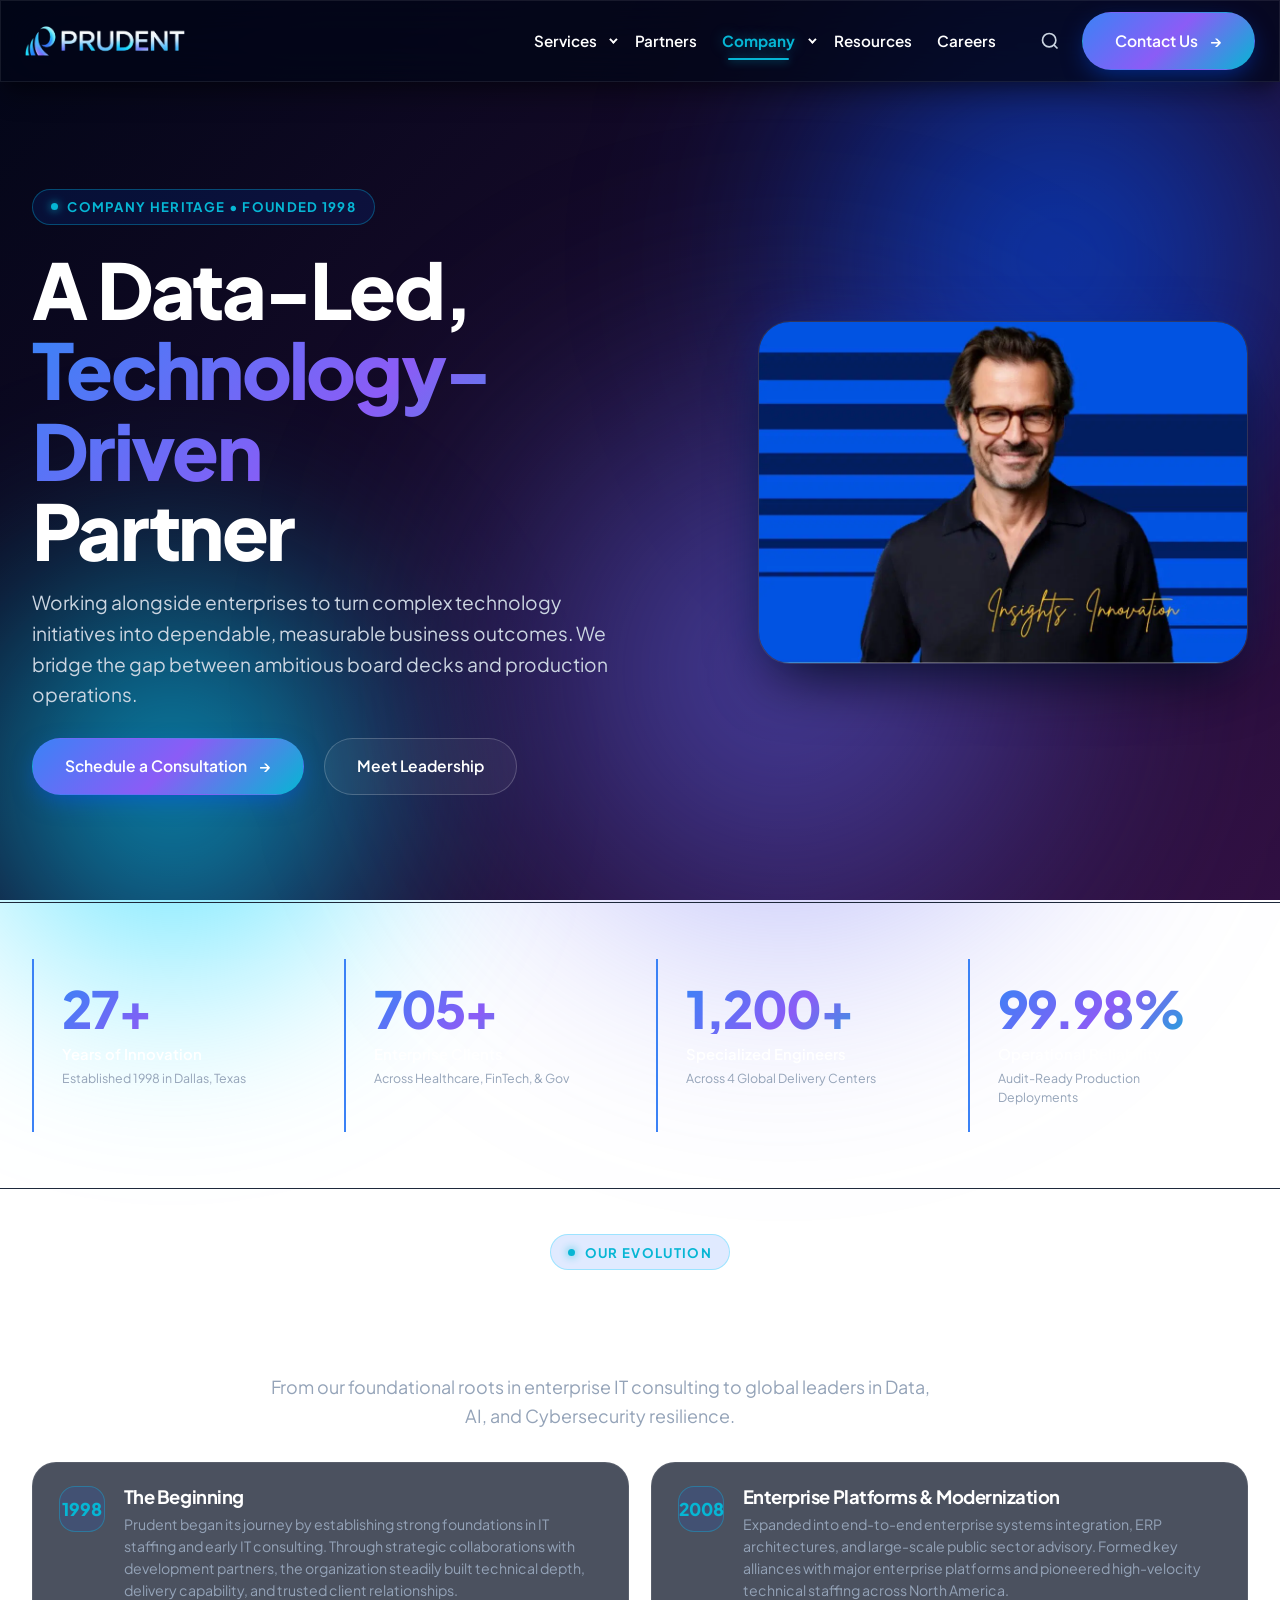
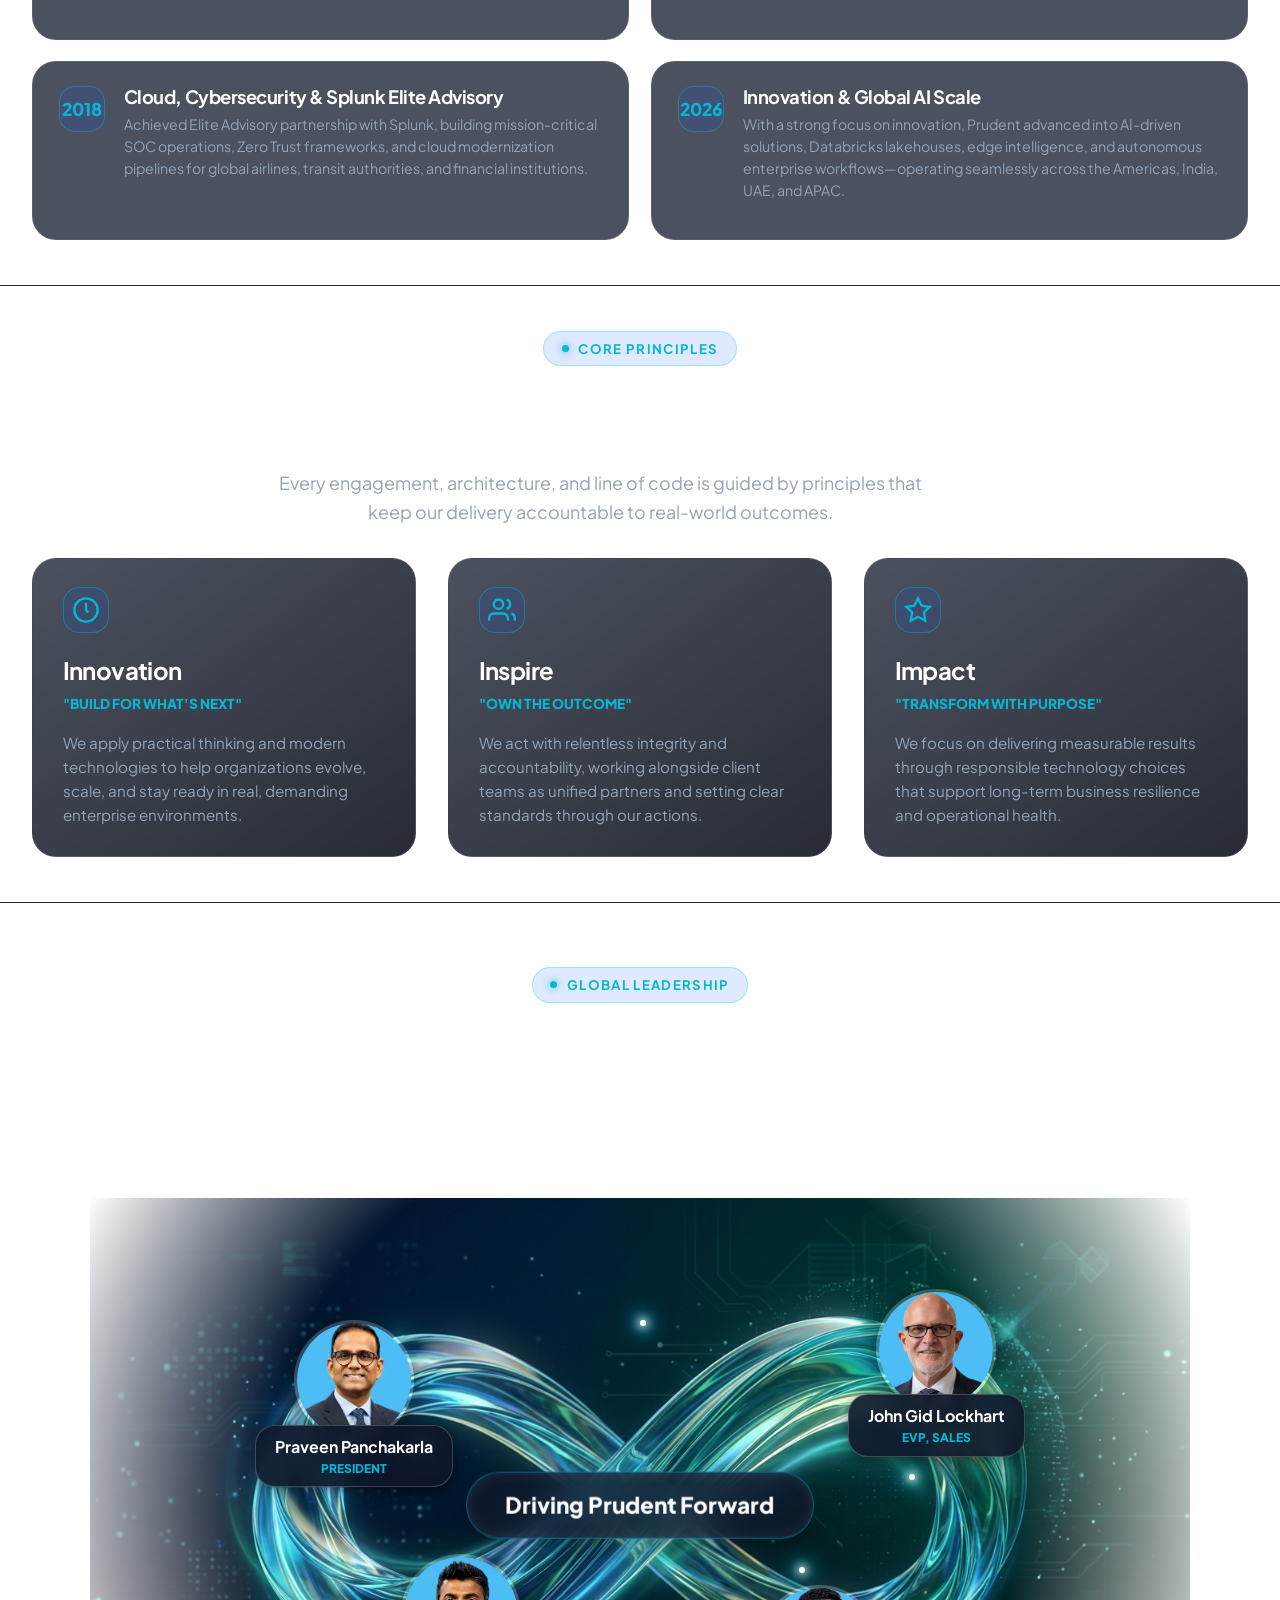
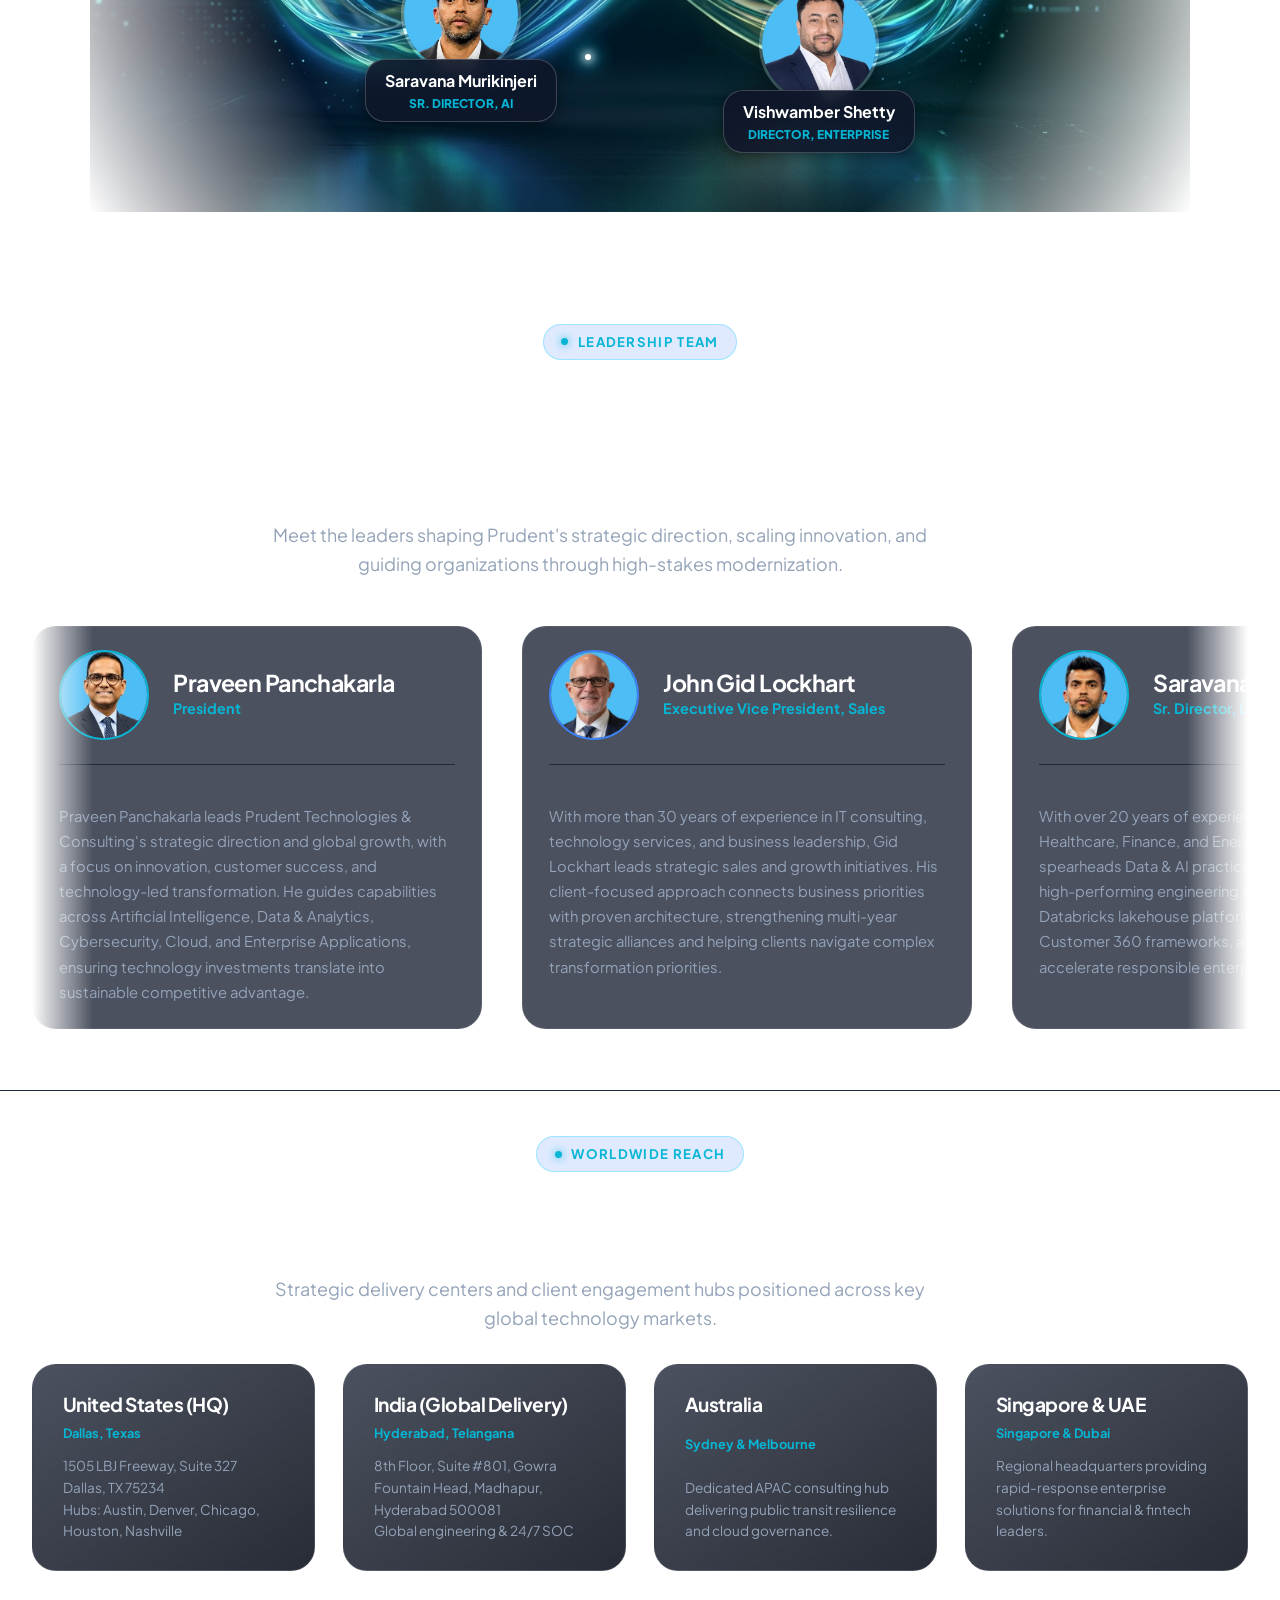
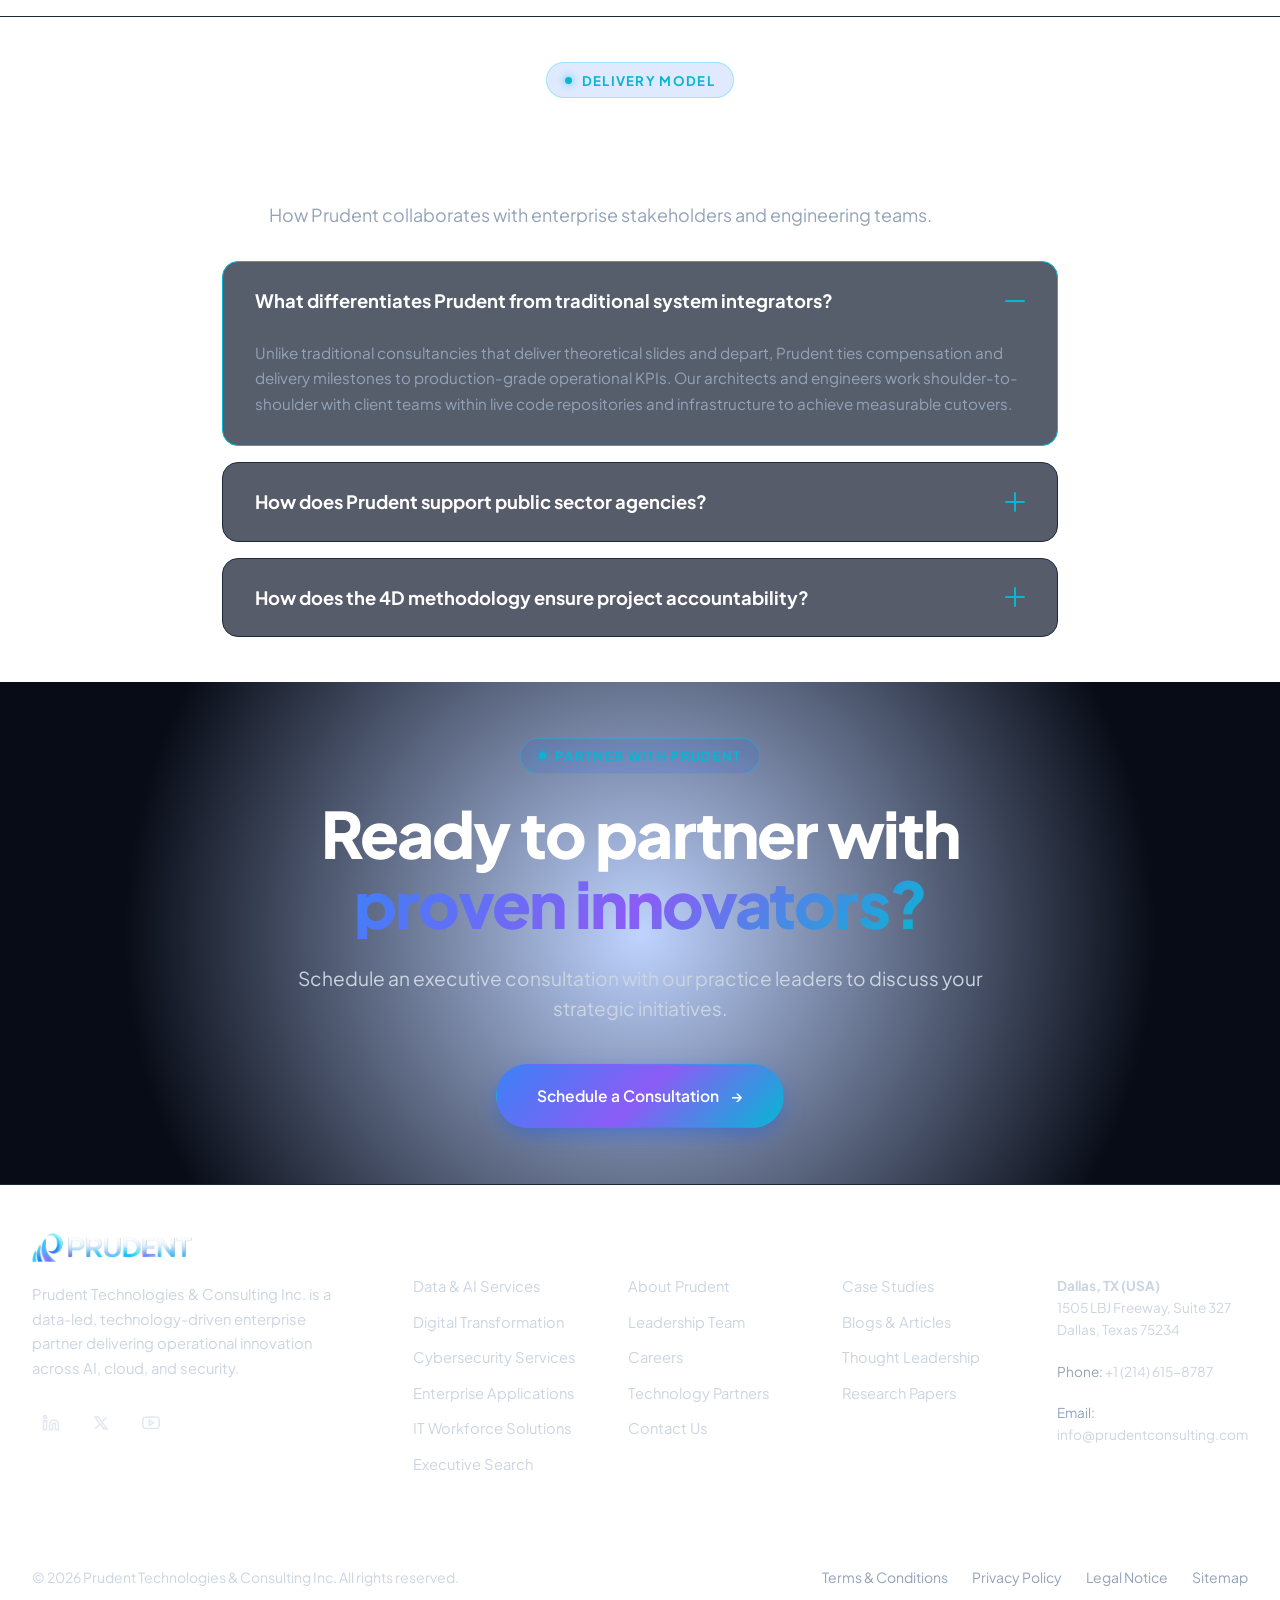
==== about.html @ d2e38973 "added filse" ====
<!DOCTYPE html>
<html lang="en">
<head>
  <meta charset="UTF-8">
  <meta name="viewport" content="width=device-width, initial-scale=1.0">
  <title>About Prudent | Digital Innovation Partner</title>
  <meta name="description" content="Discover Prudent's 27-year heritage, executive leadership, core values, global delivery hubs, and enterprise outcomes.">
  
  <link rel="icon" type="image/x-icon" href="assets/images/favicon.ico">
  <link rel="stylesheet" href="css/style.css">
  <link rel="stylesheet" href="css/animations.css">
  <link rel="stylesheet" href="css/responsive.css">
</head>
<body>

  <!-- Mobile Toggle -->
  <input type="checkbox" id="mobile-nav-toggle" class="mobile-nav-toggle" aria-label="Toggle navigation">

  <!-- HEADER -->
  <header class="header-wrapper">
    <div class="container header-container">
      <a href="index.html" class="brand-logo" aria-label="Prudent Home">
        <img src="assets/images/prudent-logo-white.svg" alt="Prudent Technologies &amp; Consulting" width="160" height="38">
      </a>

      <div class="nav-menu-wrapper">
                <nav class="nav-menu" aria-label="Primary Navigation">
          <div class="nav-item nav-item-has-dropdown">
            <input type="checkbox" id="mobile-services-toggle" class="dropdown-toggle-input">
            <div class="nav-link-row">
              <a href="services.html" class="nav-link">Services</a>
              <label for="mobile-services-toggle" class="dropdown-caret-btn" aria-label="Toggle Services menu">
                <span class="caret"></span>
              </label>
            </div>
            <div class="mega-menu mega-menu-services">
              <div>
                <div class="mega-col-title">Core Disciplines</div>
                <div class="mega-list">
                  <a href="data-ai.html" class="mega-item-link">
                    <div class="mega-item-name">Data &amp; AI Services</div>
                    <div class="mega-item-desc">Decision intelligence, Databricks, and scalable GenAI.</div>
                  </a>
                  <a href="digital-transformation.html" class="mega-item-link">
                    <div class="mega-item-name">Digital Transformation</div>
                    <div class="mega-item-desc">Cloud-native engineering and modern experience platforms.</div>
                  </a>
                  <a href="cybersecurity.html" class="mega-item-link">
                    <div class="mega-item-name">Cybersecurity &amp; Resilience</div>
                    <div class="mega-item-desc">Zero Trust, MDR, and Elite Splunk Advisory.</div>
                  </a>
                </div>
              </div>

              <div>
                <div class="mega-col-title">Enterprise &amp; Talent</div>
                <div class="mega-list">
                  <a href="enterprise-applications.html" class="mega-item-link">
                    <div class="mega-item-name">Enterprise Applications</div>
                    <div class="mega-item-desc">ServiceNow, Salesforce, and UiPath RPA automation.</div>
                  </a>
                  <a href="workforce-solutions.html" class="mega-item-link">
                    <div class="mega-item-name">IT Workforce Solutions</div>
                    <div class="mega-item-desc">High-caliber specialized engineering teams.</div>
                  </a>
                  <a href="executive-search.html" class="mega-item-link">
                    <div class="mega-item-name">Executive Search</div>
                    <div class="mega-item-desc">C-suite and senior digital technology leadership.</div>
                  </a>
                </div>
              </div>

              <div>
                <div class="mega-col-title">Industry Solutions</div>
                <div class="mega-list">
                  <a href="case-studies.html" class="mega-item-link">
                    <div class="mega-item-name">Featured Case Studies</div>
                    <div class="mega-item-desc">Real-world results delivered across global enterprises.</div>
                  </a>
                </div>
              </div>
            </div>
          </div>

          <div class="nav-item">
            <a href="partners.html" class="nav-link">Partners</a>
          </div>

          <div class="nav-item nav-item-has-dropdown">
            <input type="checkbox" id="mobile-company-toggle" class="dropdown-toggle-input" checked>
            <div class="nav-link-row active">
              <a href="about.html" class="nav-link active">Company</a>
              <label for="mobile-company-toggle" class="dropdown-caret-btn" aria-label="Toggle Company menu">
                <span class="caret"></span>
              </label>
            </div>
            <div class="mega-menu mega-menu-company">
              <div>
                <div class="mega-col-title">About Prudent</div>
                <div class="mega-list">
                  <a href="#who-we-are" class="mega-item-link" onclick="document.getElementById('mobile-nav-toggle').checked=false;">
                    <div class="mega-item-name">Who We Are</div>
                    <div class="mega-item-desc">27+ years delivering digital innovation measured by outcomes.</div>
                  </a>
                  <a href="#leadership" class="mega-item-link" onclick="document.getElementById('mobile-nav-toggle').checked=false;">
                    <div class="mega-item-name">Executive Leadership</div>
                    <div class="mega-item-desc">Meet the visionaries driving Prudent's global strategy.</div>
                  </a>
                </div>
              </div>
              <div>
                <div class="mega-col-title">Culture &amp; Reach</div>
                <div class="mega-list">
                  <a href="#values" class="mega-item-link" onclick="document.getElementById('mobile-nav-toggle').checked=false;">
                    <div class="mega-item-name">Our Values</div>
                    <div class="mega-item-desc">Innovation, Inspire, and Impact across every engagement.</div>
                  </a>
                  <a href="#locations" class="mega-item-link" onclick="document.getElementById('mobile-nav-toggle').checked=false;">
                    <div class="mega-item-name">Global Presence</div>
                    <div class="mega-item-desc">Offices in USA, India, Australia, and Singapore.</div>
                  </a>
                </div>
              </div>
            </div>
          </div>

          <div class="nav-item">
            <a href="resources.html" class="nav-link">Resources</a>
          </div>

          <div class="nav-item">
            <a href="careers.html" class="nav-link">Careers</a>
          </div>
        </nav>

        <div class="nav-actions">
          <a href="#search-modal" class="search-trigger-btn" aria-label="Open Search">
            <svg width="20" height="20" viewBox="0 0 24 24" fill="none" stroke="currentColor" stroke-width="2"><circle cx="11" cy="11" r="8"></circle><line x1="21" y1="21" x2="16.65" y2="16.65"></line></svg>
          </a>
          <a href="contact.html" class="btn btn-primary">
            <span>Contact Us</span>
            <span class="arrow">&rarr;</span>
          </a>
        </div>
      </div>


      <!-- Mobile Controls -->
      <div class="mobile-controls">
        <a href="#search-modal" class="search-trigger-btn mobile-search-btn" aria-label="Open Search">
          <svg width="20" height="20" viewBox="0 0 24 24" fill="none" stroke="currentColor" stroke-width="2" stroke-linecap="round" stroke-linejoin="round"><circle cx="11" cy="11" r="8"></circle><line x1="21" y1="21" x2="16.65" y2="16.65"></line></svg>
        </a>
        <label for="mobile-nav-toggle" class="hamburger-label" aria-label="Open Mobile Menu">
          <span class="hamburger-bar"></span>
          <span class="hamburger-bar"></span>
          <span class="hamburger-bar"></span>
        </label>
      </div>
    </div>
  </header>

  <!-- SEARCH MODAL -->
  <div id="search-modal" class="search-modal">
    <a href="#" class="search-modal-backdrop-close" aria-label="Close search"></a>
    <div class="search-modal-content">
      <a href="#" class="search-modal-close" aria-label="Close Search" title="Close Search">
        <svg viewBox="0 0 24 24" aria-hidden="true" focusable="false">
          <path d="M6 6L18 18M18 6L6 18"></path>
        </svg>
      </a>
      <div class="search-box-wrapper">
        <span class="search-icon-inside">
          <svg width="22" height="22" viewBox="0 0 24 24" fill="none" stroke="currentColor" stroke-width="2" stroke-linecap="round" stroke-linejoin="round">
            <circle cx="11" cy="11" r="8"></circle>
            <line x1="21" y1="21" x2="16.65" y2="16.65"></line>
          </svg>
        </span>
        <input type="text" class="search-input" placeholder="Search company history, leadership, locations, values..." autofocus>
      </div>
      <div class="search-tags-heading">Suggested Pages</div>
      <div class="search-pills">
        <a href="about.html#leadership" class="search-pill">Executive Leadership</a>
        <a href="about.html#values" class="search-pill">Core Values</a>
        <a href="about.html#locations" class="search-pill">Global Presence</a>
        <a href="careers.html" class="search-pill">Join Our Team</a>
      </div>
    </div>
  </div>

  <main>
    <!-- HERO SECTION -->
    <section id="who-we-are" class="hero-section hero-min-65">
      <div class="hero-glow-1"></div>
      <div class="container hero-grid">
        <div class="hero-text-content">
          <div class="eyebrow-tag animate-fade-up delay-1">Company Heritage &bull; Founded 1998</div>
          <h1 class="display-title animate-fade-up delay-2 anim-fade-up">
            A Data-Led, <br>
            <span class="text-gradient">Technology-Driven</span> Partner
          </h1>
          <p class="hero-lead-text animate-fade-up delay-3">
            Working alongside enterprises to turn complex technology initiatives into dependable, measurable business outcomes. We bridge the gap between ambitious board decks and production operations.
          </p>
          <div class="btn-group animate-fade-up delay-4">
            <a href="contact.html" class="btn btn-primary">
              <span>Schedule a Consultation</span>
              <span class="arrow">&rarr;</span>
            </a>
            <a href="#leadership" class="btn btn-secondary">
              <span>Meet Leadership</span>
            </a>
          </div>
        </div>

        <div class="hero-visual-frame animate-scale delay-5">
          <img src="assets/images/heroes/hero-company.png" alt="Prudent Enterprise Leadership" class="hero-visual-img">
        </div>
      </div>
    </section>

    <!-- STATS STRIP -->
    <section class="stats-section">
      <div class="container stats-grid">
        <div class="stat-card">
          <div class="stat-number">27+</div>
          <div class="stat-label">Years of Innovation</div>
          <div class="stat-sub">Established 1998 in Dallas, Texas</div>
        </div>
        <div class="stat-card">
          <div class="stat-number">705+</div>
          <div class="stat-label">Enterprise Clients</div>
          <div class="stat-sub">Across Healthcare, FinTech, &amp; Gov</div>
        </div>
        <div class="stat-card">
          <div class="stat-number">1,200+</div>
          <div class="stat-label">Specialized Engineers</div>
          <div class="stat-sub">Across 4 Global Delivery Centers</div>
        </div>
        <div class="stat-card">
          <div class="stat-number">99.98%</div>
          <div class="stat-label">Operational Reliability</div>
          <div class="stat-sub">Audit-Ready Production Deployments</div>
        </div>
      </div>
    </section>

    <!-- COMPANY EVOLUTION TIMELINE -->
    <section class="section-padding section-dark-bg" >
      <div class="container">
        <div class="section-header-centered">
          <div class="eyebrow-tag anim-fade-up">Our Evolution</div>
          <h2 class="section-title anim-fade-up">27+ Years of Measured Growth</h2>
          <p class="section-subtitle anim-fade-up anim-delay-1">
            From our foundational roots in enterprise IT consulting to global leaders in Data, AI, and Cybersecurity resilience.
          </p>
        </div>

        <div class="pillars-grid">
          <div class="pillar-card anim-fade-up anim-delay-2">
            <div class="pillar-icon-box">
              <span class="brand-highlight-text">1998</span>
            </div>
            <div class="pillar-content">
              <h3>The Beginning</h3>
              <p>
                Prudent began its journey by establishing strong foundations in IT staffing and early IT consulting. Through strategic collaborations with development partners, the organization steadily built technical depth, delivery capability, and trusted client relationships.
              </p>
            </div>
          </div>

          <div class="pillar-card anim-fade-up anim-delay-2">
            <div class="pillar-icon-box">
              <span class="brand-highlight-text">2008</span>
            </div>
            <div class="pillar-content">
              <h3>Enterprise Platforms &amp; Modernization</h3>
              <p>
                Expanded into end-to-end enterprise systems integration, ERP architectures, and large-scale public sector advisory. Formed key alliances with major enterprise platforms and pioneered high-velocity technical staffing across North America.
              </p>
            </div>
          </div>

          <div class="pillar-card anim-fade-up anim-delay-2">
            <div class="pillar-icon-box">
              <span class="brand-highlight-text">2018</span>
            </div>
            <div class="pillar-content">
              <h3>Cloud, Cybersecurity &amp; Splunk Elite Advisory</h3>
              <p>
                Achieved Elite Advisory partnership with Splunk, building mission-critical SOC operations, Zero Trust frameworks, and cloud modernization pipelines for global airlines, transit authorities, and financial institutions.
              </p>
            </div>
          </div>

          <div class="pillar-card anim-fade-up anim-delay-2">
            <div class="pillar-icon-box">
              <span class="brand-highlight-text">2026</span>
            </div>
            <div class="pillar-content">
              <h3>Innovation &amp; Global AI Scale</h3>
              <p>
                With a strong focus on innovation, Prudent advanced into AI-driven solutions, Databricks lakehouses, edge intelligence, and autonomous enterprise workflows—operating seamlessly across the Americas, India, UAE, and APAC.
              </p>
            </div>
          </div>
        </div>
      </div>
    </section>

    <!-- CORE VALUES (Innovation, Inspire, Impact) -->
    <section id="values" class="section-padding section-border-both" >
      <div class="container">
        <div class="section-header-centered">
          <div class="eyebrow-tag anim-fade-up">Core Principles</div>
          <h2 class="section-title anim-fade-up">Values That Drive Us</h2>
          <p class="section-subtitle anim-fade-up anim-delay-1">
            Every engagement, architecture, and line of code is guided by principles that keep our delivery accountable to real-world outcomes.
          </p>
        </div>

        <div class="values-grid">
          <div class="service-card anim-fade-up anim-delay-2 card-min-280" >
            <div class="pillar-icon-box anim-float icon-box-mb-15" >
              <svg width="28" height="28" viewBox="0 0 24 24" fill="none" stroke="currentColor" stroke-width="2"><circle cx="12" cy="12" r="10"></circle><polyline points="12 6 12 12 14 14"></polyline></svg>
            </div>
            <h3 class="value-card-title">Innovation</h3>
            <div class="value-card-eyebrow">"Build for What's Next"</div>
            <p class="value-card-desc">
              We apply practical thinking and modern technologies to help organizations evolve, scale, and stay ready in real, demanding enterprise environments.
            </p>
          </div>

          <div class="service-card anim-fade-up anim-delay-2 card-min-280" >
            <div class="pillar-icon-box anim-float icon-box-mb-15" >
              <svg width="28" height="28" viewBox="0 0 24 24" fill="none" stroke="currentColor" stroke-width="2"><path d="M17 21v-2a4 4 0 0 0-4-4H5a4 4 0 0 0-4 4v2"></path><circle cx="9" cy="7" r="4"></circle><path d="M23 21v-2a4 4 0 0 0-3-3.87"></path><path d="M16 3.13a4 4 0 0 1 0 7.75"></path></svg>
            </div>
            <h3 class="value-card-title">Inspire</h3>
            <div class="value-card-eyebrow">"Own the Outcome"</div>
            <p class="value-card-desc">
              We act with relentless integrity and accountability, working alongside client teams as unified partners and setting clear standards through our actions.
            </p>
          </div>

          <div class="service-card anim-fade-up anim-delay-2 card-min-280" >
            <div class="pillar-icon-box anim-float icon-box-mb-15" >
              <svg width="28" height="28" viewBox="0 0 24 24" fill="none" stroke="currentColor" stroke-width="2"><polygon points="12 2 15.09 8.26 22 9.27 17 14.14 18.18 21.02 12 17.77 5.82 21.02 7 14.14 2 9.27 8.91 8.26 12 2"></polygon></svg>
            </div>
            <h3 class="value-card-title">Impact</h3>
            <div class="value-card-eyebrow">"Transform with Purpose"</div>
            <p class="value-card-desc">
              We focus on delivering measurable results through responsible technology choices that support long-term business resilience and operational health.
            </p>
          </div>
        </div>
      </div>
    </section>

    
    

    <section class="infinity-leadership-section">
      <div class="section-header-centered">
        <div class="eyebrow-tag anim-fade-up">Global Leadership</div>
        <h2 class="section-title anim-fade-up">Unified by Vision. Powered by Expertise.</h2>
      </div>

      <div class="sn-graphic-container anim-fade-up anim-delay-2">
        <img src="assets/images/infinity-loop.jpg" alt="Autonomous Workflows" class="sn-bg-image">
        
        <!-- Praveen (Top Left) -->
        <div class="sn-user leader-1">
          <img src="assets/images/team/praveen-panchakarla.png" alt="Praveen Panchakarla">
          <div class="sn-user-tag">
            Praveen Panchakarla
            <span>President</span>
          </div>
        </div>

        <!-- Gid Lockhart (Top Right) -->
        <div class="sn-user leader-2">
          <img src="assets/images/team/gid-lockhart.png" alt="John Gid Lockhart">
          <div class="sn-user-tag">
            John Gid Lockhart
            <span>EVP, Sales</span>
          </div>
        </div>

        <!-- Saravana (Bottom Left) -->
        <div class="sn-user leader-3">
          <img src="assets/images/team/saravana-murikinjeri.png" alt="Saravana Murikinjeri">
          <div class="sn-user-tag">
            Saravana Murikinjeri
            <span>Sr. Director, AI</span>
          </div>
        </div>

        <!-- Vishwamber (Bottom Right) -->
        <div class="sn-user leader-4">
          <img src="assets/images/team/vishwamber-shetty.png" alt="Vishwamber Shetty">
          <div class="sn-user-tag">
            Vishwamber Shetty
            <span>Director, Enterprise</span>
          </div>
        </div>

        <!-- Center Glass Pill -->
        <div class="sn-center-pill">
          Driving Prudent Forward
        </div>

        <!-- Sparkles -->
        <span class="sn-sparkle s1"></span>
        <span class="sn-sparkle s2"></span>
        <span class="sn-sparkle s3"></span>
        <span class="sn-sparkle s4"></span>
        <span class="sn-sparkle s5"></span>
      </div>
    </section>

    <!-- EXECUTIVE LEADERSHIP TEAM -->
    <section id="leadership" class="section-padding section-dark-bg" >
      <div class="container">
        <div class="section-header-centered">
          <div class="eyebrow-tag anim-fade-up">Leadership Team</div>
          <h2 class="section-title anim-fade-up">The People Driving Prudent Forward</h2>
          <p class="section-subtitle anim-fade-up anim-delay-1">
            Meet the leaders shaping Prudent's strategic direction, scaling innovation, and guiding organizations through high-stakes modernization.
          </p>
        </div>

        

        <div class="leadership-marquee-container">
          <div class="leadership-marquee">
            
            <!-- GROUP 1 (Original 4) -->
            <!-- Leader 1 -->
            <article class="pillar-card leadership-card">
              <div class="leadership-card-header">
                <img src="assets/images/team/praveen-panchakarla.png" alt="Praveen Panchakarla" class="leadership-avatar-cyan">
                <div>
                  <h3 class="leadership-name">Praveen Panchakarla</h3>
                  <div class="leadership-role">President</div>
                </div>
              </div>
              <p class="leadership-bio">
                Praveen Panchakarla leads Prudent Technologies &amp; Consulting's strategic direction and global growth, with a focus on innovation, customer success, and technology-led transformation. He guides capabilities across Artificial Intelligence, Data &amp; Analytics, Cybersecurity, Cloud, and Enterprise Applications, ensuring technology investments translate into sustainable competitive advantage.
              </p>
            </article>

            <!-- Leader 2 -->
            <article class="pillar-card leadership-card">
              <div class="leadership-card-header">
                <img src="assets/images/team/gid-lockhart.png" alt="John Gid Lockhart" class="leadership-avatar-blue">
                <div>
                  <h3 class="leadership-name">John Gid Lockhart</h3>
                  <div class="leadership-role">Executive Vice President, Sales</div>
                </div>
              </div>
              <p class="leadership-bio">
                With more than 30 years of experience in IT consulting, technology services, and business leadership, Gid Lockhart leads strategic sales and growth initiatives. His client-focused approach connects business priorities with proven architecture, strengthening multi-year strategic alliances and helping clients navigate complex transformation priorities.
              </p>
            </article>

            <!-- Leader 3 -->
            <article class="pillar-card leadership-card">
              <div class="leadership-card-header">
                <img src="assets/images/team/saravana-murikinjeri.png" alt="Saravana Murikinjeri" class="leadership-avatar-cyan">
                <div>
                  <h3 class="leadership-name">Saravana Murikinjeri</h3>
                  <div class="leadership-role">Sr. Director, Data Analytics &amp; AI</div>
                </div>
              </div>
              <p class="leadership-bio">
                With over 20 years of experience across Retail, Healthcare, Finance, and Energy, Saravana Murikinjeri spearheads Data &amp; AI practice development. He leads high-performing engineering teams delivering Databricks lakehouse platforms, generative AI systems, Customer 360 frameworks, and automated MLOps that accelerate responsible enterprise AI adoption.
              </p>
            </article>

            <!-- Leader 4 -->
            <article class="pillar-card leadership-card">
              <div class="leadership-card-header">
                <img src="assets/images/team/vishwamber-shetty.png" alt="Vishwamber Shetty" class="leadership-avatar-blue">
                <div>
                  <h3 class="leadership-name">Vishwamber Shetty</h3>
                  <div class="leadership-role">Director, Enterprise Applications</div>
                </div>
              </div>
              <p class="leadership-bio">
                A TOGAF-certified Enterprise Architect with 18+ years of deep technical mastery, Vishwamber leads Prudent's enterprise workflow capabilities across ServiceNow, Salesforce, and UiPath RPA. He enables clients to simplify complex legacy application estates and build resilient, automated workflows that improve operational velocity.
              </p>
            </article>

            <!-- GROUP 2 (Duplicate for seamless loop) -->
            <!-- Leader 1 -->
            <article class="pillar-card leadership-card" aria-hidden="true">
              <div class="leadership-card-header">
                <img src="assets/images/team/praveen-panchakarla.png" alt="Praveen Panchakarla" class="leadership-avatar-cyan">
                <div>
                  <h3 class="leadership-name">Praveen Panchakarla</h3>
                  <div class="leadership-role">President</div>
                </div>
              </div>
              <p class="leadership-bio">
                Praveen Panchakarla leads Prudent Technologies &amp; Consulting's strategic direction and global growth, with a focus on innovation, customer success, and technology-led transformation. He guides capabilities across Artificial Intelligence, Data &amp; Analytics, Cybersecurity, Cloud, and Enterprise Applications, ensuring technology investments translate into sustainable competitive advantage.
              </p>
            </article>

            <!-- Leader 2 -->
            <article class="pillar-card leadership-card" aria-hidden="true">
              <div class="leadership-card-header">
                <img src="assets/images/team/gid-lockhart.png" alt="John Gid Lockhart" class="leadership-avatar-blue">
                <div>
                  <h3 class="leadership-name">John Gid Lockhart</h3>
                  <div class="leadership-role">Executive Vice President, Sales</div>
                </div>
              </div>
              <p class="leadership-bio">
                With more than 30 years of experience in IT consulting, technology services, and business leadership, Gid Lockhart leads strategic sales and growth initiatives. His client-focused approach connects business priorities with proven architecture, strengthening multi-year strategic alliances and helping clients navigate complex transformation priorities.
              </p>
            </article>

            <!-- Leader 3 -->
            <article class="pillar-card leadership-card" aria-hidden="true">
              <div class="leadership-card-header">
                <img src="assets/images/team/saravana-murikinjeri.png" alt="Saravana Murikinjeri" class="leadership-avatar-cyan">
                <div>
                  <h3 class="leadership-name">Saravana Murikinjeri</h3>
                  <div class="leadership-role">Sr. Director, Data Analytics &amp; AI</div>
                </div>
              </div>
              <p class="leadership-bio">
                With over 20 years of experience across Retail, Healthcare, Finance, and Energy, Saravana Murikinjeri spearheads Data &amp; AI practice development. He leads high-performing engineering teams delivering Databricks lakehouse platforms, generative AI systems, Customer 360 frameworks, and automated MLOps that accelerate responsible enterprise AI adoption.
              </p>
            </article>

            <!-- Leader 4 -->
            <article class="pillar-card leadership-card" aria-hidden="true">
              <div class="leadership-card-header">
                <img src="assets/images/team/vishwamber-shetty.png" alt="Vishwamber Shetty" class="leadership-avatar-blue">
                <div>
                  <h3 class="leadership-name">Vishwamber Shetty</h3>
                  <div class="leadership-role">Director, Enterprise Applications</div>
                </div>
              </div>
              <p class="leadership-bio">
                A TOGAF-certified Enterprise Architect with 18+ years of deep technical mastery, Vishwamber leads Prudent's enterprise workflow capabilities across ServiceNow, Salesforce, and UiPath RPA. He enables clients to simplify complex legacy application estates and build resilient, automated workflows that improve operational velocity.
              </p>
            </article>

          </div>
      </div>
    </section>

    <!-- GLOBAL PRESENCE -->
    <section id="locations" class="section-padding section-border-top" >
      <div class="container">
        <div class="section-header-centered">
          <div class="eyebrow-tag anim-fade-up">Worldwide Reach</div>
          <h2 class="section-title anim-fade-up">Global Presence</h2>
          <p class="section-subtitle anim-fade-up anim-delay-1">
            Strategic delivery centers and client engagement hubs positioned across key global technology markets.
          </p>
        </div>

        <div class="locations-grid">
          <div class="service-card anim-fade-up anim-delay-2 card-min-auto" >
            <h4 class="location-card-title">United States (HQ)</h4>
            <div class="location-card-status">Dallas, Texas</div>
            <p class="location-card-address">
              1505 LBJ Freeway, Suite 327<br>Dallas, TX 75234<br>Hubs: Austin, Denver, Chicago, Houston, Nashville
            </p>
          </div>

          <div class="service-card anim-fade-up anim-delay-2 card-min-auto" >
            <h4 class="location-card-title">India (Global Delivery)</h4>
            <div class="location-card-status">Hyderabad, Telangana</div>
            <p class="location-card-address">
              8th Floor, Suite #801, Gowra Fountain Head, Madhapur, Hyderabad 500081<br>Global engineering &amp; 24/7 SOC
            </p>
          </div>

          <div class="service-card anim-fade-up anim-delay-2 card-min-auto" >
            <h4 class="location-card-title">Australia</h4>
            <div class="location-card-status">Sydney &amp; Melbourne</div>
            <p class="location-card-address">
              Dedicated APAC consulting hub delivering public transit resilience and cloud governance.
            </p>
          </div>

          <div class="service-card anim-fade-up anim-delay-2 card-min-auto" >
            <h4 class="location-card-title">Singapore &amp; UAE</h4>
            <div class="location-card-status">Singapore &amp; Dubai</div>
            <p class="location-card-address">
              Regional headquarters providing rapid-response enterprise solutions for financial &amp; fintech leaders.
            </p>
          </div>
        </div>
      </div>
    </section>

    <!-- PURE CSS ACCORDION (OPERATING MODEL FAQ) -->
    <section class="section-padding section-dark-border-top" >
      <div class="container container-narrow-900" >
        <div class="section-header-centered">
          <div class="eyebrow-tag anim-fade-up">Delivery Model</div>
          <h2 class="section-title anim-fade-up">Frequently Asked Questions</h2>
          <p class="section-subtitle anim-fade-up anim-delay-1">
            How Prudent collaborates with enterprise stakeholders and engineering teams.
          </p>
        </div>

        <div class="accordion-group">
          <details class="accordion-item" open>
            <summary class="accordion-summary">
              <span>What differentiates Prudent from traditional system integrators?</span>
              <span class="accordion-icon"></span>
            </summary>
            <div class="accordion-content">
              Unlike traditional consultancies that deliver theoretical slides and depart, Prudent ties compensation and delivery milestones to production-grade operational KPIs. Our architects and engineers work shoulder-to-shoulder with client teams within live code repositories and infrastructure to achieve measurable cutovers.
            </div>
          </details>

          <details class="accordion-item">
            <summary class="accordion-summary">
              <span>How does Prudent support public sector agencies?</span>
              <span class="accordion-icon"></span>
            </summary>
            <div class="accordion-content">
              Prudent is an authorized vendor on the State of Texas Department of Information Resources (DIR) Information Technology Staff Augmentation Contract (ITSAC). This pre-vetted vehicle allows Texas state agencies, higher education institutions, and local governments to engage Prudent's technical talent without lengthy RFP cycles.
            </div>
          </details>

          <details class="accordion-item">
            <summary class="accordion-summary">
              <span>How does the 4D methodology ensure project accountability?</span>
              <span class="accordion-icon"></span>
            </summary>
            <div class="accordion-content">
              Our 4D model (Define, Design, Deliver, Demonstrate) establishes non-negotiable success metrics in phase one. Design embeds compliance and scale up front. Delivery is conducted in production-like environments, and Demonstration provides empirical data showing performance improvements, MTTD reductions, or cost savings.
            </div>
          </details>
        </div>
      </div>
    </section>

    <!-- FINAL CTA -->
    <section class="cta-section">
      <div class="container cta-box">
        <div class="eyebrow-tag anim-fade-up">Partner with Prudent</div>
        <h2 class="cta-heading">Ready to partner with <br><span class="text-gradient">proven innovators?</span></h2>
        <p class="cta-subtext">Schedule an executive consultation with our practice leaders to discuss your strategic initiatives.</p>
        <div class="btn-group btn-group-center" >
          <a href="contact.html" class="btn btn-primary btn-cta-lg" >
            <span>Schedule a Consultation</span>
            <span class="arrow">&rarr;</span>
          </a>
        </div>
      </div>
    </section>
  </main>

  <!-- FOOTER -->
  <footer class="footer-wrapper">
    <div class="container">
      <div class="footer-grid">
        
        <!-- Brand & Description -->
        <div class="footer-brand">
          <a href="index.html" aria-label="Prudent Home">
            <img src="assets/images/prudent-logo-white.svg" alt="Prudent" width="160" height="38">
          </a>
          <p>
            Prudent Technologies &amp; Consulting Inc. is a data-led, technology-driven enterprise partner delivering operational innovation across AI, cloud, and security.
          </p>
          <div class="footer-social-links">
            <a href="https://www.linkedin.com/company/prudent-technologies-and-consulting-inc/" target="_blank" rel="noopener noreferrer" class="footer-social-btn" aria-label="LinkedIn">
              <svg width="18" height="18" viewBox="0 0 24 24" fill="none" stroke="currentColor" stroke-width="2"><path d="M16 8a6 6 0 0 1 6 6v7h-4v-7a2 2 0 0 0-2-2 2 2 0 0 0-2 2v7h-4v-7a6 6 0 0 1 6-6z"></path><rect x="2" y="9" width="4" height="12"></rect><circle cx="4" cy="4" r="2"></circle></svg>
            </a>
            <a href="https://x.com/Prudent_USA/" target="_blank" rel="noopener noreferrer" class="footer-social-btn" aria-label="X / Twitter">
              <svg width="18" height="18" viewBox="0 0 24 24" fill="none" stroke="currentColor" stroke-width="2"><path d="M4 4l11.733 16h4.267l-11.733 -16z"></path><path d="M4 20l6.768 -6.768m2.46 -2.46l6.772 -6.772"></path></svg>
            </a>
            <a href="https://www.youtube.com/@PrudentTechnologiesConsulting/" target="_blank" rel="noopener noreferrer" class="footer-social-btn" aria-label="YouTube">
              <svg width="18" height="18" viewBox="0 0 24 24" fill="none" stroke="currentColor" stroke-width="2"><path d="M22.54 6.42a2.78 2.78 0 0 0-1.94-2C18.88 4 12 4 12 4s-6.88 0-8.6.46a2.78 2.78 0 0 0-1.94 2A29 29 0 0 0 1 11.75a29 29 0 0 0 .46 5.33A2.78 2.78 0 0 0 3.4 19c1.72.46 8.6.46 8.6.46s6.88 0 8.6-.46a2.78 2.78 0 0 0 1.94-2 29 29 0 0 0 .46-5.25 29 29 0 0 0-.46-5.33z"></path><polygon points="9.75 15.02 15.5 11.75 9.75 8.48 9.75 15.02"></polygon></svg>
            </a>
          </div>
        </div>

        <!-- Col 1: Services -->
        <div>
          <div class="footer-col-title">Services</div>
          <div class="footer-links-list">
            <a href="data-ai.html" class="footer-link">Data &amp; AI Services</a>
            <a href="digital-transformation.html" class="footer-link">Digital Transformation</a>
            <a href="cybersecurity.html" class="footer-link">Cybersecurity Services</a>
            <a href="enterprise-applications.html" class="footer-link">Enterprise Applications</a>
            <a href="workforce-solutions.html" class="footer-link">IT Workforce Solutions</a>
            <a href="executive-search.html" class="footer-link">Executive Search</a>
          </div>
        </div>

        <!-- Col 2: Company -->
        <div>
          <div class="footer-col-title">Company</div>
          <div class="footer-links-list">
            <a href="about.html" class="footer-link">About Prudent</a>
            <a href="about.html#leadership" class="footer-link">Leadership Team</a>
            <a href="careers.html" class="footer-link">Careers</a>
            <a href="partners.html" class="footer-link">Technology Partners</a>
            <a href="contact.html" class="footer-link">Contact Us</a>
          </div>
        </div>

        <!-- Col 3: Resources -->
        <div>
          <div class="footer-col-title">Resources</div>
          <div class="footer-links-list">
            <a href="case-studies.html" class="footer-link">Case Studies</a>
            <a href="resources.html" class="footer-link">Blogs &amp; Articles</a>
            <a href="resources.html#insights" class="footer-link">Thought Leadership</a>
            <a href="resources.html#whitepapers" class="footer-link">Research Papers</a>
          </div>
        </div>

        <!-- Col 4: Global HQ -->
        <div>
          <div class="footer-col-title">Headquarters</div>
          <div class="footer-links-list footer-contact-info" >
            <p class="footer-company-name">
              <a href="https://maps.app.goo.gl/bRKtYPuZdha2ME969" class="foot-add"><strong>Dallas, TX (USA)</strong><br>
              1505 LBJ Freeway, Suite 327<br>
              Dallas, Texas 75234</a>
            </p>
            <p class="footer-address-text">
              Phone: <a href="tel:+12146158787" class="foot-add" >+1 (214) 615-8787</a><br>
            </p>
            <p class="email footer-email-text" >
              Email: <a href="mailto:info@prudentconsulting.com" class="foot-add">info@prudentconsulting.com</a>
            </p>
          </div>
        </div>

      </div>

      <!-- Footer Bottom -->
      <div class="footer-bottom">
        <div>
          &copy; 2026 Prudent Technologies &amp; Consulting Inc. All rights reserved.
        </div>
        <div class="footer-legal-links">
          <a href="contact.html">Terms &amp; Conditions</a>
          <a href="contact.html">Privacy Policy</a>
          <a href="contact.html">Legal Notice</a>
          <a href="contact.html">Sitemap</a>
        </div>
      </div>
    </div>
  </footer>

<div id="contact-modal" class="contact-modal-overlay" role="dialog" aria-modal="true" aria-labelledby="modal-title">
    <a href="#" class="contact-modal-backdrop-close" aria-label="Close modal"></a>
    <div class="contact-modal-card">
      <a href="#" class="contact-modal-close" aria-label="Close modal">&times;</a>
      <div class="contact-modal-header">
        <div class="eyebrow-tag">Direct Enterprise Advisory</div>
        <h2 id="modal-title" class="contact-modal-title">Schedule a Consultation</h2>
        <p class="contact-modal-desc">Speak directly with our senior enterprise practice leadership. Complete the form below and we will connect within one business day.</p>
      </div>
      <form class="contact-modal-form" action="#thanks-modal" onsubmit="event.preventDefault(); window.location.hash = 'thanks-modal'; this.reset();">
        <div class="contact-modal-grid">
          <div class="contact-modal-field">
            <label class="contact-modal-label" for="modal-fullName">Full Name *</label>
            <input class="contact-modal-input" id="modal-fullName" name="fullName" type="text" placeholder="Enter full name" required pattern="^[a-zA-Z\s\.\-']{2,60}$" title="Please enter your full name (minimum 2 characters, letters only)">
          </div>
          <div class="contact-modal-field">
            <label class="contact-modal-label" for="modal-company">Company Name *</label>
            <input class="contact-modal-input" id="modal-company" name="company" type="text" placeholder="Company or organization" required pattern=".{2,100}" title="Please enter your company or organization name (minimum 2 characters)">
          </div>
          <div class="contact-modal-field">
            <label class="contact-modal-label" for="modal-email">Work Email *</label>
            <input class="contact-modal-input" id="modal-email" name="email" type="email" placeholder="name@enterprise.com" required pattern="^[a-zA-Z0-9._%+\-]+@[a-zA-Z0-9.\-]+\.[a-zA-Z]{2,}$" title="Please enter a valid work email address (e.g. name@enterprise.com)">
          </div>
          <div class="contact-modal-field">
            <label class="contact-modal-label" for="modal-phone">Phone Number</label>
            <input class="contact-modal-input" id="modal-phone" name="phone" type="tel" placeholder="+1 (000) 000-0000" pattern="[0-9+() \.\-]{7,20}" title="Please enter a valid phone number (minimum 7 digits, digits and symbols allowed)">
          </div>
          <div class="contact-modal-field contact-modal-full">
            <label class="contact-modal-label" for="modal-service">Service Discipline *</label>
            <select class="contact-modal-input" id="modal-service" name="service" required title="Please select a discipline">
              <option value="">Select a discipline</option>
              <option value="Data &amp; AI Services">Data &amp; AI Services</option>
              <option value="Digital Transformation">Digital Transformation</option>
              <option value="Cybersecurity">Cybersecurity &amp; Resilience</option>
              <option value="Enterprise Applications">Enterprise Applications</option>
              <option value="IT Workforce Solutions">IT Workforce Solutions</option>
              <option value="Executive Search">Executive Search</option>
            </select>
          </div>
          <div class="contact-modal-field contact-modal-full">
            <label class="contact-modal-label" for="modal-requirement">Requirement Overview</label>
            <textarea class="contact-modal-input contact-modal-textarea" id="modal-requirement" name="requirement" rows="3" placeholder="Briefly describe your business challenge or architectural initiative..."></textarea>
          </div>
        </div>
        <button class="contact-modal-btn" type="submit">
          <span>Schedule Consultation</span>
          <span>&rarr;</span>
        </button>
      </form>
    </div>
  </div>
  <div id="thanks-modal" class="thanks-modal-overlay" role="dialog" aria-modal="true" aria-labelledby="thanks-modal-title">
    <a href="#" class="thanks-modal-backdrop-close" aria-label="Close modal"></a>
    <div class="thanks-modal-card">
      <a href="#" class="thanks-modal-close" aria-label="Close modal">&times;</a>
      <div class="thanks-modal-icon-wrap">
        <svg class="thanks-modal-check-icon" viewBox="0 0 24 24" fill="none" stroke="currentColor" stroke-width="2.5" stroke-linecap="round" stroke-linejoin="round">
          <polyline points="20 6 9 17 4 12"></polyline>
        </svg>
      </div>
      <div class="eyebrow-tag">Submission Received</div>
      <h2 id="thanks-modal-title" class="thanks-modal-title">Thanks for Submitting!</h2>
      <p class="thanks-modal-desc">
        Your message has been successfully received by our enterprise solutions leadership. A senior director or practice lead will review your submission and reach out within one business day.
      </p>
      <div class="thanks-modal-actions">
        <a href="#" class="btn btn-primary thanks-modal-done-btn">
          <span>Close &amp; Continue</span>
          <span class="arrow">&rarr;</span>
        </a>
      </div>
    </div>
  </div>
</body>
</html>
---- css/style.css ----
@import url('https://fonts.googleapis.com/css2?family=Plus+Jakarta+Sans:ital,wght@0,300;0,400;0,500;0,600;0,700;0,800;1,400&family=Inter:wght@300;400;500;600;700&display=swap');

/* 
   01. VARIABLES & DESIGN TOKENS
    */
:root {
  /* Brand Core Colors */
  --prudent-blue: #3B82F6;
  --prudent-blue-hover: #2563EB;
  --prudent-blue-light: #DBEAFE;
  --prudent-cyan: #06B6D4;
  --prudent-cyan-glow: rgba(6, 182, 212, 0.5);
  --prudent-navy: #0F172A;
  --prudent-obsidian: #020617;
  --prudent-slate: #1E293B;
  --prudent-slate-light: #334155;
  
  /* Accents */
  --accent-purple: #8B5CF6;
  --accent-emerald: #10B981;
  --accent-amber: #F59E0B;
  
  /* Text Colors */
  --text-white: #FFFFFF;
  --text-light: #F8FAFC;
  --text-muted: #94A3B8;
  --text-dark: #0F172A;
  --text-body: #64748B;
  
  /* Backgrounds */
  --bg-dark: transparent;
  --bg-dark-surface: rgba(15, 23, 42, 0.4);
  --bg-card: rgba(15, 23, 42, 0.5);
  --bg-card-hover: rgba(30, 41, 59, 0.7);
  --bg-light: transparent;
  --bg-light-surface: rgba(255, 255, 255, 0.05);
  --bg-light-card: rgba(255, 255, 255, 0.1);
  
  /* Glassmorphism & Borders */
  --glass-bg: rgba(2, 6, 23, 0.75);
  --glass-border: rgba(255, 255, 255, 0.08);
  --glass-border-hover: rgba(6, 182, 212, 0.4);
  --border-light: #E2E8F0;
  --border-dark: #1E293B;
  
  /* Gradients */
  --gradient-brand: linear-gradient(135deg, #3B82F6 0%, #8B5CF6 50%, #06B6D4 100%);
  --gradient-glow: linear-gradient(135deg, rgba(59, 130, 246, 0.4) 0%, rgba(139, 92, 246, 0.2) 100%);
  --gradient-dark-hero: radial-gradient(circle at 80% 20%, rgba(139, 92, 246, 0.15) 0%, rgba(2, 6, 23, 0) 60%),
                        radial-gradient(circle at 10% 80%, rgba(6, 182, 212, 0.12) 0%, rgba(2, 6, 23, 0) 60%),
                        #020617;
  --gradient-card: linear-gradient(180deg, rgba(30, 41, 59, 0.6) 0%, rgba(15, 23, 42, 0.9) 100%);
  
  /* Shadows */
  --shadow-sm: 0 4px 6px -1px rgba(0, 0, 0, 0.1), 0 2px 4px -1px rgba(0, 0, 0, 0.06);
  --shadow-md: 0 10px 15px -3px rgba(0, 0, 0, 0.2), 0 4px 6px -2px rgba(0, 0, 0, 0.1);
  --shadow-lg: 0 20px 25px -5px rgba(0, 0, 0, 0.3), 0 10px 10px -5px rgba(0, 0, 0, 0.2);
  --shadow-glow: 0 0 40px -10px rgba(59, 130, 246, 0.5);
  --shadow-glow-cyan: 0 0 40px -10px rgba(6, 182, 212, 0.5);

  /* Typography Stack */
  --font-primary: 'Plus Jakarta Sans', 'Inter', -apple-system, BlinkMacSystemFont, 'Segoe UI', Roboto, sans-serif;
  --font-heading: 'Plus Jakarta Sans', sans-serif;
  
  /* Spacing */
  --container-max: 1360px;
  --nav-height: 80px;
  --radius-sm: 8px;
  --radius-md: 16px;
  --radius-lg: 24px;
  --radius-xl: 32px;
  --radius-pill: 9999px;
  
  /* Transitions */
  --ease-enterprise: cubic-bezier(0.16, 1, 0.3, 1);
  --transition-fast: 0.25s var(--ease-enterprise);
  --transition-normal: 0.4s var(--ease-enterprise);
  --transition-slow: 0.7s var(--ease-enterprise);
}

/* 
   02. RESET & BASE ELEMENTS
    */
*, *::before, *::after {
  box-sizing: border-box;
  margin: 0;
  padding: 0;
}

html {
  font-family: var(--font-primary);
  font-size: 16px;
  line-height: 1.6;
  scroll-behavior: smooth;
  scroll-padding-top: calc(var(--nav-height) + 16px);
  color: var(--text-light);
  -webkit-font-smoothing: antialiased;
  -moz-osx-font-smoothing: grayscale;
  background: linear-gradient(-45deg, #020617, #1E1B4B, #0F172A, #311042, #020617);
  background-size: 400% 400%;
  animation: heroGradient 15s ease infinite;
  background-attachment: fixed;
  min-height: 100%;
}

body {
  overflow-x: hidden;
  min-height: 100vh;
  display: flex;
  flex-direction: column;
  position: relative;
  background: transparent;
}

html::before {
  content: '';
  position: fixed;
  width: 700px;
  height: 700px;
  border-radius: 50%;
  background: radial-gradient(circle, rgba(0, 82, 255, 0.75) 0%, rgba(0, 82, 255, 0) 70%);
  top: -10%;
  right: -10%;
  filter: blur(90px);
  pointer-events: none;
  z-index: -1;
  animation: floatOrb1 25s infinite alternate ease-in-out;
}

body::before {
  content: '';
  position: fixed;
  width: 600px;
  height: 600px;
  border-radius: 50%;
  background: radial-gradient(circle, rgba(0, 212, 255, 0.75) 0%, rgba(0, 212, 255, 0) 70%);
  bottom: -20%;
  left: -10%;
  filter: blur(80px);
  pointer-events: none;
  z-index: -1;
  animation: floatOrb2 20s infinite alternate-reverse ease-in-out;
}

body::after {
  content: '';
  position: fixed;
  width: 800px;
  height: 800px;
  border-radius: 50%;
  background: radial-gradient(circle, rgba(99, 102, 241, 0.65) 0%, rgba(99, 102, 241, 0) 70%);
  top: 30%;
  left: 30%;
  filter: blur(100px);
  pointer-events: none;
  z-index: -1;
  animation: floatOrb3 30s infinite alternate ease-in-out;
}

@keyframes heroGradient {
  0% { background-position: 0% 50%; }
  50% { background-position: 100% 50%; }
  100% { background-position: 0% 50%; }
}

@keyframes floatOrb1 {
  0% { transform: translate(0, 0) scale(1); }
  50% { transform: translate(-10vw, 15vh) scale(1.2); }
  100% { transform: translate(5vw, 5vh) scale(0.9); }
}

@keyframes floatOrb2 {
  0% { transform: translate(0, 0) scale(1); }
  50% { transform: translate(15vw, -15vh) scale(1.1); }
  100% { transform: translate(-5vw, -5vh) scale(1.3); }
}

@keyframes floatOrb3 {
  0% { transform: translate(0, 0) scale(0.8); }
  50% { transform: translate(20vw, -10vh) scale(1.2); }
  100% { transform: translate(-15vw, 20vh) scale(1); }
}

img, video {
  max-width: 100%;
  height: auto;
  display: block;
}

a {
  color: inherit;
  text-decoration: none;
  transition: color var(--transition-fast);
}

ul, ol {
  list-style: none;
}

button, input, select, textarea {
  font-family: inherit;
  font-size: inherit;
}

.container {
  width: 100%;
  max-width: var(--container-max);
  margin-left: auto;
  margin-right: auto;
  padding-left: 2rem;
  padding-right: 2rem;
}

.section-padding {
  padding-top: clamp(2.75rem, 5vh, 4.5rem);
  padding-bottom: clamp(2.75rem, 5vh, 4.5rem);
}

/* 
   03. TYPOGRAPHY HIERARCHY
    */
h1, h2, h3, h4, h5, h6 {
  font-family: var(--font-heading);
  font-weight: 700;
  line-height: 1.15;
  letter-spacing: -0.025em;
  color: var(--text-white);
}

.display-title {
  font-size: clamp(2.75rem, 6vw, 5.75rem);
  font-weight: 800;
  line-height: 1.05;
  letter-spacing: -0.035em;
}

.section-title {
  font-size: clamp(2rem, 4vw, 3.5rem);
  font-weight: 800;
  letter-spacing: -0.03em;
  margin-bottom: 1.25rem;
}

.section-subtitle {
  font-size: clamp(1.1rem, 1.4vw, 1.35rem);
  color: var(--text-muted);
  max-width: 680px;
  line-height: 1.6;
}

.text-gradient {
  background: var(--gradient-brand);
  -webkit-background-clip: text;
  -webkit-text-fill-color: transparent;
  display: inline-block;
}
.eyebrow-tag {
  display: inline-flex;
  align-items: center;
  gap: 0.6rem;
  padding: 0.4rem 1.1rem;
  border-radius: var(--radius-pill);
  background: rgba(0, 82, 255, 0.12);
  border: 1px solid rgba(0, 212, 255, 0.3);
  font-size: 0.825rem;
  font-weight: 700;
  text-transform: uppercase;
  letter-spacing: 0.1em;
  color: var(--prudent-cyan);
  margin-bottom: 1.5rem;
}

.eyebrow-tag::before {
  content: "";
  display: inline-block;
  width: 7px;
  height: 7px;
  border-radius: 50%;
  background: var(--prudent-cyan);
  box-shadow: 0 0 10px var(--prudent-cyan);
}

/* 
   04. BUTTONS & INTERACTIVE ELEMENTS
    */
.btn {
  display: inline-flex;
  align-items: center;
  justify-content: center;
  gap: 0.75rem;
  font-weight: 600;
  font-size: 0.975rem;
  padding: 0.95rem 2rem;
  border-radius: var(--radius-pill);
  cursor: pointer;
  border: 1px solid transparent;
  transition: all var(--transition-fast);
  position: relative;
  overflow: hidden;
  white-space: nowrap;
}

.btn-primary {
  background: var(--gradient-brand);
  color: #FFFFFF;
  box-shadow: 0 8px 25px -5px rgba(0, 82, 255, 0.5);
}

.btn-primary:hover {
  transform: translateY(-2px);
  box-shadow: 0 12px 35px -5px rgba(0, 212, 255, 0.65);
}

.btn-primary .arrow {
  transition: transform var(--transition-fast);
}

.btn-primary:hover .arrow {
  transform: translateX(4px);
}

.btn-secondary {
  background: rgba(255, 255, 255, 0.05);
  color: var(--text-white);
  border-color: rgba(255, 255, 255, 0.2);
  backdrop-filter: blur(8px);
}

.btn-secondary:hover {
  background: rgba(255, 255, 255, 0.15);
  border-color: var(--prudent-cyan);
  color: var(--prudent-cyan);
  transform: translateY(-2px);
}

.btn-white {
  background: #FFFFFF;
  color: var(--prudent-navy);
  font-weight: 700;
  box-shadow: 0 10px 25px rgba(0, 0, 0, 0.15);
}

.btn-white:hover {
  background: #F1F5F9;
  transform: translateY(-2px);
  box-shadow: 0 15px 30px rgba(0, 0, 0, 0.2);
}

.btn-group {
  display: flex;
  flex-wrap: wrap;
  align-items: center;
  gap: 1.25rem;
}

/* 
   05. NAVIGATION HEADER (STICKY + GLASSMORPHIC + MEGA-DROPDOWNS)
    */
.header-wrapper {
  position: sticky;
  top: 1.25rem;
  left: 0;
  width: calc(100% - 2.5rem);
  max-width: var(--container-max);
  margin: 0 auto;
  z-index: 100000;
  background: var(--glass-bg);
  backdrop-filter: blur(24px);
  -webkit-backdrop-filter: blur(24px);
  border: 1px solid var(--glass-border);
  border-radius: var(--radius-pill);
  box-shadow: var(--shadow-lg);
  transition: all var(--transition-normal);
}

.header-container {
  display: flex;
  align-items: center;
  justify-content: space-between;
  height: var(--nav-height);
  padding: 0 1.5rem;
}

.brand-logo {
  display: flex;
  align-items: center;
  gap: 0.5rem;
  z-index: 1010;
}

.brand-logo img {
  height: 38px;
  width: auto;
}

.nav-menu-wrapper {
  display: flex;
  align-items: center;
  gap: 1.5rem;
}

/* Desktop Navigation */
.nav-menu {
  display: flex;
  align-items: center;
  gap: 0.25rem;
}

.nav-item {
  position: relative;
}

.nav-link {
  display: flex;
  align-items: center;
  gap: 0.35rem;
  padding: 0.65rem 0.65rem;
  color: var(--text-white);
  font-size: 0.95rem;
  font-weight: 600;
  border-radius: var(--radius-sm);
  transition: color var(--transition-fast), background var(--transition-fast);
  position: relative;
}

.nav-link::after {
  content: '';
  position: absolute;
  bottom: 4px;
  left: 1rem;
  right: 1rem;
  height: 2px;
  background: var(--gradient-brand);
  transform: scaleX(0);
  transform-origin: right;
  transition: transform var(--transition-fast);
  border-radius: 2px;
}

.nav-link:hover::after, .nav-item:focus-within .nav-link::after {
  transform: scaleX(1);
  transform-origin: left;
}

.nav-link:hover, .nav-item:hover .nav-link {
  color: #FFFFFF;
}

.nav-link .caret,
.dropdown-caret-btn .caret {
  display: inline-block;
  width: 6px;
  height: 6px;
  border-right: 2px solid currentColor;
  border-bottom: 2px solid currentColor;
  transform: rotate(45deg) translateY(-2px);
  transition: transform var(--transition-fast);
}

.nav-item:hover .caret,
.nav-item:focus-within .caret,
.nav-item:hover .dropdown-caret-btn .caret,
.nav-item:focus-within .dropdown-caret-btn .caret {
  transform: rotate(-135deg) translateY(-2px);
  color: var(--prudent-cyan);
}

.dropdown-toggle-input {
  display: none;
}

.nav-link-row {
  display: inline-flex;
  align-items: center;
}

.dropdown-caret-btn {
  display: inline-flex;
  align-items: center;
  justify-content: center;
  cursor: pointer;
  padding: 0.65rem 0.35rem 0.65rem 0.15rem;
  color: var(--text-white);
  background: transparent;
  border: none;
  line-height: 1;
}

.mega-menu {
  position: absolute;
  top: 100%;
  left: 50%;
  transform: translateX(-50%) translateY(15px);
  background: rgba(10, 16, 31, 0.96);
  backdrop-filter: blur(16px);
  -webkit-backdrop-filter: blur(16px);
  color: #FFFFFF;
  border: 1px solid rgba(0, 210, 255, 0.25);
  border-radius: var(--radius-lg);
  box-shadow: 0 25px 50px rgba(0, 0, 0, 0.7), 0 0 30px rgba(0, 210, 255, 0.15);
  padding: 2.25rem;
  opacity: 0;
  visibility: hidden;
  pointer-events: none;
  transition: opacity 0.3s var(--ease-enterprise), transform 0.3s var(--ease-enterprise), visibility 0.3s;
  z-index: 1020;
}

.mega-menu::before {
  content: '';
  position: absolute;
  top: -20px;
  left: 0;
  width: 100%;
  height: 20px;
  background: transparent;
}

.nav-item:hover .mega-menu,
.nav-item:focus-within .mega-menu {
  opacity: 1;
  visibility: visible;
  pointer-events: auto;
  transform: translateX(-50%) translateY(8px);
}

.mega-menu-services {
  width: min(840px, calc(100vw - 3rem));
  left: clamp(-160px, -12vw, -40px);
  transform: translateY(15px);
  display: grid;
  grid-template-columns: repeat(3, 1fr);
  gap: 1.5rem;
  padding: 2rem;
  box-sizing: border-box;
}

.nav-item:hover .mega-menu-services,
.nav-item:focus-within .mega-menu-services {
  transform: translateY(8px);
}

.mega-menu-company {
  width: 640px;
  display: grid;
  grid-template-columns: repeat(2, 1fr);
  gap: 1.5rem;
}

.mega-col-title {
  font-size: 0.825rem;
  text-transform: uppercase;
  letter-spacing: 0.09em;
  color: var(--prudent-cyan);
  font-weight: 800;
  margin-bottom: 0.85rem;
  padding-bottom: 0.5rem;
  border-bottom: 1px solid rgba(255, 255, 255, 0.1);
}

.mega-list {
  display: flex;
  flex-direction: column;
  gap: 0.65rem;
}

.mega-item-link {
  display: block;
  padding: 0.75rem 0.95rem;
  border-radius: var(--radius-sm);
  background: rgba(255, 255, 255, 0.03);
  border: 1px solid rgba(255, 255, 255, 0.06);
  transition: all var(--transition-fast);
  text-decoration: none;
}

.mega-item-link:hover,
.mega-item-link:focus {
  background: rgba(0, 210, 255, 0.12);
  border-color: rgba(0, 210, 255, 0.45);
  transform: translateX(4px);
}

.mega-item-name {
  font-size: 0.95rem;
  font-weight: 700;
  color: #FFFFFF;
  display: flex;
  align-items: center;
  justify-content: space-between;
  transition: color var(--transition-fast);
}

.mega-item-link:hover .mega-item-name {
  color: #00D2FF;
}

.mega-item-desc {
  font-size: 0.82rem;
  color: #94A3B8;
  margin-top: 0.35rem;
  line-height: 1.45;
}

/* Nav Actions (Search + CTA) */
.nav-actions {
  display: flex;
  align-items: center;
  gap: 0.75rem;
}

.search-trigger-btn {
  background: none;
  border: none;
  color: #CBD5E1;
  cursor: pointer;
  display: flex;
  align-items: center;
  justify-content: center;
  width: 40px;
  height: 40px;
  border-radius: 50%;
  transition: all var(--transition-fast);
}

.search-trigger-btn:hover {
  color: var(--prudent-cyan);
  background: rgba(255, 255, 255, 0.05);
}

/* Mobile Hamburger Toggle (Checkbox Hack) */
.mobile-nav-toggle {
  display: none;
}

.mobile-controls {
  display: none;
}

.hamburger-label {
  display: none;
  flex-direction: column;
  justify-content: space-between;
  width: 28px;
  height: 20px;
  cursor: pointer;
  z-index: 1010;
}

.hamburger-bar {
  height: 2px;
  width: 100%;
  background-color: #FFFFFF;
  border-radius: 2px;
  transition: all 0.3s ease;
}

/* 
   06. SEARCH OVERLAY MODAL (CSS-ONLY VIA :target)
    */
.search-modal {
  position: fixed;
  inset: 0;
  background: rgba(3, 7, 18, 0.95);
  backdrop-filter: blur(25px);
  -webkit-backdrop-filter: blur(25px);
  z-index: 2000;
  display: flex;
  justify-content: center;
  padding-top: 15vh;
  opacity: 0;
  visibility: hidden;
  pointer-events: none;
  transition: all 0.3s ease;
}

.search-modal:target {
  opacity: 1;
  visibility: visible;
  pointer-events: auto;
}

.search-modal-content {
  width: 100%;
  max-width: 720px;
  padding: 0 1.5rem;
  position: relative;
}

.search-modal-backdrop-close {
  position: absolute;
  inset: 0;
  z-index: 1;
  cursor: default;
}

.search-box-wrapper {
  position: relative;
  margin-bottom: 2rem;
}

.search-input {
  width: 100%;
  background: rgba(15, 23, 42, 0.8);
  border: 1px solid rgba(0, 212, 255, 0.4);
  border-radius: var(--radius-md);
  padding: 1.25rem 1.5rem 1.25rem 3.5rem;
  font-size: 1.15rem;
  color: #FFFFFF;
  outline: none;
  box-shadow: 0 0 25px -5px rgba(0, 82, 255, 0.3);
}

.search-input:focus {
  border-color: var(--prudent-cyan);
  box-shadow: 0 0 30px rgba(0, 212, 255, 0.45);
}

.search-icon-inside {
  position: absolute;
  left: 1.25rem;
  top: 50%;
  transform: translateY(-50%);
  color: var(--prudent-cyan);
}

.search-tags-heading {
  font-size: 0.85rem;
  text-transform: uppercase;
  letter-spacing: 0.1em;
  color: var(--text-muted);
  margin-bottom: 1rem;
}

.search-pills {
  display: flex;
  flex-wrap: wrap;
  gap: 0.75rem;
  margin-bottom: 2.5rem;
}

.search-pill {
  padding: 0.5rem 1rem;
  border-radius: var(--radius-pill);
  background: rgba(255, 255, 255, 0.05);
  border: 1px solid rgba(255, 255, 255, 0.1);
  font-size: 0.875rem;
  color: #CBD5E1;
  transition: all var(--transition-fast);
}

.search-pill:hover {
  background: rgba(0, 82, 255, 0.2);
  border-color: var(--prudent-cyan);
  color: #FFFFFF;
}

.hero-section {
  position: relative;
  min-height: calc(100vh - var(--nav-height));
  min-height: calc(100dvh - var(--nav-height));
  display: flex;
  align-items: center;
  background: transparent;
  overflow: hidden;
  padding: clamp(2.5rem, 4vh, 4rem) 0;
  box-sizing: border-box;
}

.hero-glow-1,
.hero-glow-2,
.hero-glow-3 {
  display: none !important;
}

/* Hero Content Grid */
.hero-grid {
  display: grid;
  grid-template-columns: 1.15fr 0.85fr;
  align-items: center;
  gap: clamp(2rem, 5vw, 5rem);
  position: relative;
  z-index: 10;
}

.hero-text-content {
  display: flex;
  flex-direction: column;
  align-items: flex-start;
}

.hero-lead-text {
  font-size: clamp(1.1rem, 1.5vw, 1.4rem);
  color: #CBD5E1;
  margin-top: 1.5rem;
  margin-bottom: 2.5rem;
  line-height: 1.6;
  max-width: 600px;
}

.hero-visual-frame {
  position: relative;
  border-radius: var(--radius-xl);
  overflow: hidden;
  border: 1px solid rgba(255, 255, 255, 0.12);
  background: var(--bg-card);
  box-shadow: 0 25px 60px -15px rgba(0, 0, 0, 0.8), 0 0 50px -10px rgba(0, 82, 255, 0.35);
  transition: transform var(--transition-slow);
}

.hero-visual-frame:hover {
  transform: translateY(-6px) scale(1.01);
}

.hero-visual-img {
  width: 100%;
  height: 100%;
  max-height: 540px;
  object-fit: cover;
  display: block;
}

.hero-badge-floating {
  position: absolute;
  bottom: 1.75rem;
  left: 1.75rem;
  background: var(--bg-card);
  backdrop-filter: blur(20px);
  border: 1px solid var(--glass-border);
  border-radius: var(--radius-md);
  padding: 1rem 1.4rem;
  display: flex;
  align-items: center;
  gap: 1rem;
  box-shadow: var(--shadow-md);
}

.hero-badge-icon {
  width: 44px;
  height: 44px;
  border-radius: 50%;
  background: var(--gradient-brand);
  display: flex;
  align-items: center;
  justify-content: center;
  color: #FFFFFF; /* Keep white for the colored badge icon */
}

.hero-badge-title {
  font-size: 0.95rem;
  font-weight: 700;
  color: var(--text-white);
}

.hero-badge-sub {
  font-size: 0.775rem;
  color: var(--text-muted);
}
/* =========================================================
   CAREERS - KEY BENEFITS ICONS
   ========================================================= */

.benefit-icon {
  width: 58px !important;
  height: 58px !important;

  display: flex !important;
  align-items: center !important;
  justify-content: center !important;

  margin-bottom: 1.5rem !important;

  border: 1px solid rgba(255, 255, 255, 0.14);
  border-radius: 16px;

  background: rgba(49, 85, 223, 0.12);

  color: #5b7cff;

  box-sizing: border-box;

  transition:
    transform 0.25s ease,
    background 0.25s ease,
    border-color 0.25s ease;
}

.benefit-icon svg {
  width: 29px;
  height: 29px;

  fill: none;
  stroke: currentColor;
  stroke-width: 1.7;

  stroke-linecap: round;
  stroke-linejoin: round;
}

.service-card:hover .benefit-icon {
  transform: translateY(-3px);

  background: rgba(49, 85, 223, 0.2);
  border-color: rgba(91, 124, 255, 0.45);
}

/* 
   08. METRICS & STATISTICS STRIP
    */
.stats-section {
  position: relative;
  z-index: 20;
  background: transparent;
  border-top: 1px solid var(--border-dark);
  border-bottom: 1px solid var(--border-dark);
  padding: 3.5rem 0;
}

.stats-grid {
  display: grid;
  grid-template-columns: repeat(4, 1fr);
  gap: 2rem;
}

.stat-card {
  padding: 1.5rem 1.75rem;
  border-left: 2px solid var(--prudent-blue);
  background: rgba(255, 255, 255, 0.02);
  border-radius: 0 var(--radius-md) var(--radius-md) 0;
  transition: all var(--transition-fast);
}

.stat-card:hover {
  background: rgba(0, 82, 255, 0.08);
  border-left-color: var(--prudent-cyan);
  transform: translateX(4px);
}

.stat-number {
  font-size: clamp(2.5rem, 4vw, 3.75rem);
  font-weight: 800;
  letter-spacing: -0.04em;
  line-height: 1;
  background: var(--gradient-brand);
  -webkit-background-clip: text;
  -webkit-text-fill-color: transparent;
  margin-bottom: 0.6rem;
  font-family: var(--font-heading);
}

.stat-label {
  font-size: 0.925rem;
  font-weight: 600;
  color: var(--text-white);
  line-height: 1.4;
}

.stat-sub {
  font-size: 0.775rem;
  color: var(--text-muted);
  margin-top: 0.25rem;
}

/* 
   09. SERVICES BENTO GRID (ASYMMETRIC ENTERPRISE CARDS)
    */
.services-section {
  background: var(--bg-dark);
  position: relative;
}

.section-header-centered {
  text-align: center;
  max-width: 760px;
  margin: 0 auto clamp(1.75rem, 3.5vh, 2.75rem);
}

.services-bento-grid {
  display: grid;
  grid-template-columns: repeat(3, 1fr);
  gap: 1.5rem;
}

.service-card {
  background: linear-gradient(145deg, rgba(15, 23, 42, 0.75) 0%, rgba(3, 7, 18, 0.85) 100%);
  border: 1px solid var(--glass-border);
  border-radius: var(--radius-lg);
  padding: 1.75rem 1.85rem;
  position: relative;
  overflow: hidden;
  display: flex;
  flex-direction: column;
  justify-content: space-between;
  min-height: 310px;
  transition: all var(--transition-normal);
}

.service-card:hover {
  transform: translateY(-5px);
  border-color: rgba(6, 182, 212, 0.55);
  box-shadow: 0 16px 36px -8px rgba(0, 0, 0, 0.75), 0 0 22px rgba(6, 182, 212, 0.22);
}

.service-card-featured {
  grid-column: span 2;
  background: linear-gradient(135deg, rgba(15, 23, 42, 0.9) 0%, rgba(30, 41, 59, 0.6) 100%);
}

.services-portfolio-grid {
  gap: 1.25rem;
}

.services-portfolio-grid .service-card {
  padding: 1.35rem 1.55rem;
  min-height: auto;
}

.services-portfolio-grid .service-title {
  font-size: 1.25rem;
  margin-bottom: 0.45rem;
}

.services-portfolio-grid .service-desc {
  font-size: 0.865rem;
  line-height: 1.48;
  margin-bottom: 0.75rem;
}

.services-portfolio-grid .service-feature-list {
  gap: 0.35rem;
  margin-bottom: 1rem;
}

.services-portfolio-grid .service-pill {
  font-size: 0.7rem;
  padding: 0.2rem 0.55rem;
}

.service-tag {
  display: inline-block;
  font-size: 0.75rem;
  font-weight: 800;
  letter-spacing: 0.12em;
  text-transform: uppercase;
  color: var(--prudent-cyan);
  margin-bottom: 0.75rem;
}

.service-title {
  font-size: 1.35rem;
  font-weight: 700;
  margin-bottom: 0.75rem;
  color: #FFFFFF;
  line-height: 1.35;
}

.service-desc {
  font-size: 0.92rem;
  color: var(--text-muted);
  line-height: 1.6;
  margin-bottom: 1.5rem;
}

.service-feature-list {
  display: flex;
  flex-wrap: wrap;
  gap: 0.6rem;
  margin-bottom: 2rem;
}

.service-pill {
  font-size: 0.775rem;
  font-weight: 600;
  padding: 0.35rem 0.75rem;
  border-radius: var(--radius-pill);
  background: rgba(255, 255, 255, 0.05);
  border: 1px solid rgba(255, 255, 255, 0.1);
  color: #CBD5E1;
}

.service-link {
  display: inline-flex;
  align-items: center;
  gap: 0.5rem;
  font-size: 0.95rem;
  font-weight: 700;
  color: var(--prudent-cyan);
  transition: gap var(--transition-fast);
}

.service-card:hover .service-link {
  gap: 0.85rem;
  color: #FFFFFF;
}

.resources-grid {
  display: grid;
  grid-template-columns: repeat(3, 1fr);
  gap: 1.75rem;
}

.resource-card {
  background: linear-gradient(145deg, rgba(15, 23, 42, 0.75) 0%, rgba(3, 7, 18, 0.85) 100%);
  border: 1px solid var(--glass-border);
  border-radius: var(--radius-lg);
  padding: 2rem 1.85rem;
  display: flex;
  flex-direction: column;
  justify-content: space-between;
  min-height: 290px;
  transition: all var(--transition-normal);
  position: relative;
  overflow: hidden;
}

.resource-card:hover {
  transform: translateY(-5px);
  border-color: rgba(6, 182, 212, 0.55);
  box-shadow: 0 16px 36px -8px rgba(0, 0, 0, 0.75), 0 0 22px rgba(6, 182, 212, 0.22);
}

.resource-pill {
  display: inline-flex;
  align-items: center;
  font-size: 0.75rem;
  font-weight: 800;
  letter-spacing: 0.09em;
  text-transform: uppercase;
  color: var(--prudent-cyan);
  background: rgba(0, 210, 255, 0.08);
  border: 1px solid rgba(0, 210, 255, 0.22);
  border-radius: var(--radius-pill);
  padding: 0.35rem 0.85rem;
  margin-bottom: 1.25rem;
  width: fit-content;
}

.resource-card-title {
  font-size: 1.35rem;
  font-weight: 700;
  color: #FFFFFF;
  line-height: 1.35;
  margin-bottom: 0.75rem;
  font-family: var(--font-heading);
  transition: color var(--transition-fast);
}

.resource-card:hover .resource-card-title {
  color: var(--prudent-cyan);
}

.resource-card-desc {
  font-size: 0.92rem;
  color: var(--text-muted);
  line-height: 1.6;
  margin-bottom: 1.5rem;
  flex: 1;
}

.resource-card-link {
  display: inline-flex;
  align-items: center;
  gap: 0.5rem;
  font-size: 0.95rem;
  font-weight: 700;
  color: var(--prudent-cyan);
  text-decoration: none;
  transition: all var(--transition-fast);
  margin-top: auto;
}

.resource-card:hover .resource-card-link {
  gap: 0.75rem;
  color: #FFFFFF;
}

/* 
   10. 4D METHODOLOGY ("HOW WE WORK")
    */
.methodology-section {
  background: transparent;
  border-top: 1px solid var(--border-dark);
  border-bottom: 1px solid var(--border-dark);
  position: relative;
}

.methodology-container {
  display: grid;
  grid-template-columns: repeat(4, 1fr);
  gap: 1.5rem;
  margin-top: 3.5rem;
  position: relative;
}

/* Connecting Line Across the 4 Steps */
.methodology-line {
  position: absolute;
  top: 45px;
  left: 10%;
  right: 10%;
  height: 2px;
  background: linear-gradient(90deg, #0052FF 0%, #00D4FF 50%, #10B981 100%);
  z-index: 1;
}

.method-card {
  position: relative;
  z-index: 2;
  background: rgba(15, 23, 42, 0.8);
  border: 1px solid var(--border-dark);
  border-radius: var(--radius-lg);
  padding: 2.25rem 1.75rem;
  transition: all var(--transition-normal);
  display: flex;
  flex-direction: column;
}

.method-card:hover {
  transform: translateY(-8px);
  border-color: var(--prudent-cyan);
  background: rgba(30, 41, 59, 0.9);
  box-shadow: var(--shadow-glow-cyan);
}

.method-step-num {
  width: 54px;
  height: 54px;
  border-radius: 50%;
  background: var(--bg-dark);
  border: 2px solid var(--prudent-blue);
  color: #FFFFFF;
  font-size: 1.25rem;
  font-weight: 800;
  display: flex;
  align-items: center;
  justify-content: center;
  margin-bottom: 1.75rem;
  transition: all var(--transition-fast);
}

.method-card:hover .method-step-num {
  background: var(--gradient-brand);
  border-color: var(--prudent-cyan);
  box-shadow: 0 0 20px var(--prudent-cyan);
}

.method-title {
  font-size: 1.35rem;
  font-weight: 700;
  margin-bottom: 0.75rem;
  color: #FFFFFF;
}

.method-desc {
  font-size: 0.9rem;
  color: var(--text-muted);
  line-height: 1.6;
}

/* 
   11. STRATEGIC PILLARS SECTION (LIGHT/DARK BALANCE)
    */
.pillars-section {
  background: var(--bg-dark);
}

.pillars-grid {
  display: grid;
  grid-template-columns: repeat(2, 1fr);
  gap: 1.35rem;
}

.pillar-card {
  background: rgba(15, 23, 42, 0.75);
  border: 1px solid var(--glass-border);
  border-radius: var(--radius-lg);
  padding: 1.45rem 1.65rem;
  display: flex;
  gap: 1.15rem;
  align-items: flex-start;
  transition: transform var(--transition-normal), border-color var(--transition-normal), box-shadow var(--transition-normal);
}

.pillar-card:hover {
  border-color: var(--prudent-cyan);
  background: rgba(30, 41, 59, 0.85);
  transform: translateY(-4px);
  box-shadow: 0 15px 30px rgba(0, 0, 0, 0.5), 0 0 20px rgba(6, 182, 212, 0.25);
}

.pillar-icon-box {
  width: 46px;
  height: 46px;
  border-radius: var(--radius-md);
  background: rgba(0, 82, 255, 0.12);
  border: 1px solid rgba(0, 212, 255, 0.3);
  display: flex;
  align-items: center;
  justify-content: center;
  flex-shrink: 0;
  color: var(--prudent-cyan);
}

.pillar-content h3 {
  font-size: 1.15rem;
  font-weight: 700;
  margin-bottom: 0.45rem;
  color: #FFFFFF;
}

.pillar-content p {
  color: var(--text-muted);
  font-size: 0.885rem;
  line-height: 1.55;
  margin-bottom: 0.85rem;
}

.pillar-link {
  font-size: 0.85rem;
  font-weight: 600;
  color: var(--prudent-cyan);
  display: inline-flex;
  align-items: center;
  gap: 0.4rem;
}

/* 
   12. CASE STUDIES (PURE CSS HORIZONTAL SCROLL-SNAP CAROUSEL)
    */
.case-studies-section {
  background: transparent;
  position: relative;
}

.case-studies-carousel {
  overflow: hidden;
  padding: 1rem 0 2.5rem 0;
  width: 100%;
}

.case-card {
  flex: 0 0 420px;
  background: var(--bg-card);
  border: 1px solid var(--border-dark);
  border-radius: var(--radius-lg);
  overflow: hidden;
  display: flex;
  flex-direction: column;
  transition: all var(--transition-normal);
}

.case-card:hover {
  transform: translateY(-8px);
  border-color: var(--prudent-cyan);
  box-shadow: var(--shadow-lg);
}

.case-card-img-wrap {
  height: 220px;
  overflow: hidden;
  position: relative;
}

.case-card-img {
  width: 100%;
  height: 100%;
  object-fit: cover;
  transition: transform var(--transition-slow);
}

.case-card:hover .case-card-img {
  transform: scale(1.08);
}

.case-card-body {
  padding: 2rem;
  display: flex;
  flex-direction: column;
  flex-grow: 1;
}

.case-category {
  font-size: 0.775rem;
  font-weight: 800;
  text-transform: uppercase;
  letter-spacing: 0.1em;
  color: var(--prudent-cyan);
  margin-bottom: 0.5rem;
}

.case-title {
  font-size: 1.25rem;
  font-weight: 700;
  line-height: 1.35;
  margin-bottom: 0.85rem;
  color: #FFFFFF;
}

.case-desc {
  font-size: 0.885rem;
  color: var(--text-muted);
  line-height: 1.6;
  margin-bottom: 1.5rem;
  flex-grow: 1;
}

/* 
   13. PARTNERS & TRUST ECOSYSTEM WALL
    */
.partners-section {
  background: var(--bg-dark);
  border-top: 1px solid var(--border-dark);
  border-bottom: 1px solid var(--border-dark);
  padding: clamp(2.5rem, 4vh, 3.75rem) 0;
  overflow: hidden;
}

.partners-grid {
  display: grid;
  grid-template-columns: repeat(6, 1fr);
  gap: 1.5rem;
  align-items: center;
}

.partner-card {
  background: rgba(15, 23, 42, 0.5);
  border: 1px solid var(--glass-border);
  border-radius: var(--radius-md);
  padding: 1.5rem;
  display: flex;
  align-items: center;
  justify-content: center;
  height: 90px;
  transition: all var(--transition-fast);
}

.partner-card:hover {
  background: rgba(30, 41, 59, 0.8);
  border-color: var(--prudent-cyan);
  transform: translateY(-4px);
  box-shadow: 0 10px 25px -5px rgba(0, 82, 255, 0.3);
}

.partner-card img {
  max-height: 40px;
  max-width: 120px;
  object-fit: contain;
  filter: grayscale(100%) brightness(0.85) contrast(1.2);
  transition: filter var(--transition-fast);
}

.partner-card:hover img {
  filter: grayscale(0%) brightness(1) contrast(1);
}

/* 
   15. GIANT ENTERPRISE CALL TO ACTION
    */
.cta-section {
  position: relative;
  background: radial-gradient(circle at center, rgba(0, 82, 255, 0.25) 0%, rgba(3, 7, 18, 0.98) 75%);
  overflow: hidden;
  padding: clamp(3.5rem, 6vh, 5.5rem) 0;
  text-align: center;
}

.cta-box {
  max-width: 820px;
  margin: 0 auto;
  position: relative;
  z-index: 10;
}

.cta-heading {
  font-size: clamp(2.5rem, 5vw, 4.5rem);
  font-weight: 800;
  letter-spacing: -0.03em;
  line-height: 1.1;
  margin-bottom: 1.5rem;
}

.cta-subtext {
  font-size: clamp(1.1rem, 1.5vw, 1.35rem);
  color: #CBD5E1;
  margin-bottom: 2.5rem;
  line-height: 1.6;
}

/* 
   16. ENTERPRISE FOOTER
    */
.footer-wrapper {
  background: transparent;
  border-top: 1px solid var(--border-dark);
  padding: clamp(3rem, 5vh, 4.5rem) 0 2rem 0;
  color: #E2E8F0;
  position: relative;
}

.footer-grid {
  display: grid;
  grid-template-columns: 2fr 1fr 1fr 1fr 1fr;
  gap: 3rem;
  margin-bottom: 3.5rem;
}

.footer-brand p {
  margin-top: 1.25rem;
  font-size: 0.925rem;
  line-height: 1.65;
  max-width: 320px;
  color: #CBD5E1;
}

.footer-social-links {
  display: flex;
  gap: 0.75rem;
  margin-top: 1.5rem;
}

.footer-social-btn {
  width: 38px;
  height: 38px;
  border-radius: 50%;
  background: rgba(255, 255, 255, 0.06);
  border: 1px solid rgba(255, 255, 255, 0.15);
  display: flex;
  align-items: center;
  justify-content: center;
  color: #E2E8F0;
  transition: all var(--transition-fast);
}

.footer-social-btn:hover {
  background: var(--prudent-blue);
  color: #FFFFFF;
  border-color: var(--prudent-cyan);
  transform: translateY(-2px);
  box-shadow: 0 0 12px rgba(0, 210, 255, 0.4);
}

.footer-col-title {
  font-size: 0.875rem;
  font-weight: 700;
  text-transform: uppercase;
  letter-spacing: 0.1em;
  color: #FFFFFF;
  margin-bottom: 1.25rem;
}

.footer-links-list {
  display: flex;
  flex-direction: column;
  gap: 0.75rem;
  color: #CBD5E1;
}

.footer-link {
  font-size: 0.92rem;
  color: #CBD5E1;
  text-decoration: none;
  transition: color var(--transition-fast), transform var(--transition-fast);
}

.footer-link:hover {
  color: var(--prudent-cyan);
  transform: translateX(3px);
}

.foot-add {
  color: #CBD5E1;
  text-decoration: none;
  transition: color var(--transition-fast);
}

.foot-add:hover {
  color: var(--prudent-cyan);
  text-decoration: underline;
}

.footer-bottom {
  border-top: 1px solid rgba(255, 255, 255, 0.12);
  padding-top: 2rem;
  display: flex;
  justify-content: space-between;
  align-items: center;
  font-size: 0.875rem;
  color: #CBD5E1;
}

.footer-legal-links {
  display: flex;
  gap: 1.5rem;
}

.footer-legal-links a {
  color: #94A3B8;
  text-decoration: none;
  transition: color var(--transition-fast);
}

.footer-legal-links a:hover {
  color: var(--prudent-cyan);
}

/* 
   17. PURE CSS ACCORDIONS (<details> + <summary>)
    */
.accordion-group {
  display: flex;
  flex-direction: column;
  gap: 1rem;
}

.accordion-item {
  background: rgba(15, 23, 42, 0.7);
  border: 1px solid var(--border-dark);
  border-radius: var(--radius-md);
  overflow: hidden;
  transition: all var(--transition-normal);
}

.accordion-item[open] {
  border-color: var(--prudent-cyan);
  background: rgba(30, 41, 59, 0.75);
}

.accordion-summary {
  padding: 1.5rem 2rem;
  font-size: 1.15rem;
  font-weight: 700;
  color: #FFFFFF;
  cursor: pointer;
  list-style: none;
  display: flex;
  justify-content: space-between;
  align-items: center;
  user-select: none;
}

.accordion-summary::-webkit-details-marker {
  display: none;
}

.accordion-icon {
  width: 20px;
  height: 20px;
  position: relative;
  transition: transform var(--transition-fast);
}

.accordion-icon::before, .accordion-icon::after {
  content: "";
  position: absolute;
  background-color: var(--prudent-cyan);
  border-radius: 2px;
}

.accordion-icon::before {
  top: 9px;
  left: 0;
  width: 20px;
  height: 2px;
}

.accordion-icon::after {
  top: 0;
  left: 9px;
  width: 2px;
  height: 20px;
  transition: transform var(--transition-fast);
}

.accordion-item[open] .accordion-icon::after {
  transform: rotate(90deg);
  opacity: 0;
}

.accordion-content {
  padding: 0 2rem 1.75rem 2rem;
  color: var(--text-muted);
  font-size: 0.95rem;
  line-height: 1.7;
}

/* 
   18. FORMS & INPUTS (PURE CSS STYLING)
    */
.form-grid {
  display: grid;
  grid-template-columns: repeat(2, 1fr);
  gap: 1.5rem;
}
.form-label {
  font-size: 0.875rem;
  font-weight: 600;
  color: #E2E8F0;
}

.form-input, .form-select, .form-textarea {
  background: rgba(15, 23, 42, 0.85);
  border: 1px solid var(--border-dark);
  border-radius: var(--radius-sm);
  padding: 0.9rem 1.1rem;
  color: #FFFFFF;
  outline: none;
  transition: all var(--transition-fast);
}

.form-input:focus, .form-select:focus, .form-textarea:focus {
  border-color: var(--prudent-cyan);
  box-shadow: 0 0 15px -3px rgba(0, 212, 255, 0.3);
}

.form-textarea {
  min-height: 120px;
  resize: vertical;
}
/* 
   GLOBAL CSS ANIMATIONS (ZERO JS)
    */
@keyframes fade-up {
  from { opacity: 0; transform: translateY(40px); }
  to { opacity: 1; transform: translateY(0); }
}
@keyframes fade-in {
  from { opacity: 0; }
  to { opacity: 1; }
}
@keyframes float {
  0% { transform: translateY(0px); }
  50% { transform: translateY(-4px); }
  100% { transform: translateY(0px); }
}
@keyframes pulse-glow {
  0% { box-shadow: 0 0 10px rgba(6, 182, 212, 0.2); }
  50% { box-shadow: 0 0 30px rgba(6, 182, 212, 0.6); }
  100% { box-shadow: 0 0 10px rgba(6, 182, 212, 0.2); }
}
@keyframes border-glow {
  0% { border-color: rgba(6, 182, 212, 0.2); }
  50% { border-color: rgba(59, 130, 246, 0.8); }
  100% { border-color: rgba(6, 182, 212, 0.2); }
}
.anim-fade-up {
  animation: fade-up 1s cubic-bezier(0.16, 1, 0.3, 1) backwards;
}
.anim-delay-1 { animation-delay: 0.1s; }
.anim-delay-2 { animation-delay: 0.2s; }
.anim-delay-3 { animation-delay: 0.3s; }
.anim-delay-4 { animation-delay: 0.4s; }
.anim-delay-5 { animation-delay: 0.5s; }
.anim-float {
  animation: float 6s ease-in-out infinite;
}
.anim-pulse {
  animation: pulse-glow 3s infinite;
}
.anim-border-glow {
  animation: border-glow 4s infinite;
}

.pillar-card {
  transition: transform 0.3s cubic-bezier(0.16, 1, 0.3, 1), box-shadow 0.3s ease, border-color 0.3s ease;
}
.pillar-card:hover {
  transform: translateY(-4px);
  box-shadow: 0 16px 32px rgba(0, 0, 0, 0.4), 0 0 20px rgba(6, 182, 212, 0.25);
  border-color: rgba(6, 182, 212, 0.6);
}
.service-card {
  transition: transform 0.3s ease, box-shadow 0.3s ease;
}
.service-card:hover {
  transform: translateY(-5px);
  box-shadow: 0 16px 32px rgba(0, 0, 0, 0.4), 0 0 20px rgba(6, 182, 212, 0.2);
}


/* ==========================================================================
   RESPONSIVE SAFETY OVERRIDES
   ========================================================================== */
html, body {
  width: 100%;
  max-width: 100%;
  overflow-x: hidden;
}

.header-container,
.nav-menu-wrapper,
.nav-menu,
.nav-actions {
  min-width: 0;
}

.brand-logo {
  min-width: 0;
}

.brand-logo img {
  max-width: 160px;
}

@media (max-width: 1100px) {
  .header-wrapper {
    top: 0.75rem;
    width: calc(100% - 1.5rem);
  }

  .header-container {
    padding-left: 1rem;
    padding-right: 1rem;
  }
}

@media (max-width: 768px) {
  .header-wrapper {
    top: 0;
    width: 100%;
    max-width: none;
    border-radius: 0;
  }

  .header-container {
    height: var(--nav-height);
    padding-left: 1rem;
    padding-right: 1rem;
  }
}

.search-modal-close {
  position: fixed;
  top: 1.75rem;
  right: 2rem;
  width: 50px;
  height: 50px;
  display: inline-flex;
  align-items: center;
  justify-content: center;
  color: #FFFFFF;
  background: rgba(15, 23, 42, 0.96);
  border: 2px solid #00D2FF;
  border-radius: 50%;
  text-decoration: none;
  box-shadow: 0 0 25px rgba(0, 210, 255, 0.55), 0 6px 20px rgba(0, 0, 0, 0.6);
  transition: transform .2s ease, color .2s ease, background .2s ease, border-color .2s ease, box-shadow .2s ease;
  z-index: 2010;
  cursor: pointer;
}

.search-modal-close svg {
  width: 22px;
  height: 22px;
  display: block;
}

.search-modal-close svg path {
  fill: none;
  stroke: #00D2FF;
  stroke-width: 2.5;
  stroke-linecap: round;
  transition: stroke .2s ease;
}

.search-modal-close:hover,
.search-modal-close:focus-visible {
  color: #030712;
  background: #00D2FF;
  border-color: #00D2FF;
  transform: rotate(90deg) scale(1.08);
  box-shadow: 0 0 35px rgba(0, 210, 255, 0.95);
  outline: none;
}

.search-modal-close:hover svg path,
.search-modal-close:focus-visible svg path {
  stroke: #030712;
}

.search-modal-close:focus-visible {
  box-shadow: 0 0 0 4px rgba(0, 210, 255, 0.4), 0 0 35px rgba(0, 210, 255, 0.95);
}
/* =========================================================
   MODERN CONSULTATION FORM
   ========================================================= */

.contact-form-card {
  position: relative;
  overflow: hidden;
  transition:
    transform 0.4s ease,
    box-shadow 0.4s ease,
    border-color 0.4s ease;
}

/* Decorative background glow */
.contact-form-card::before {
  content: "";
  position: absolute;
  width: 260px;
  height: 260px;
  top: -150px;
  right: -100px;
  background: radial-gradient(
    circle,
    rgba(49, 85, 223, 0.13) 0%,
    rgba(49, 85, 223, 0) 70%
  );
  pointer-events: none;
}

.contact-form-card::after {
  content: "";
  position: absolute;
  width: 220px;
  height: 220px;
  bottom: -150px;
  left: -100px;
  background: radial-gradient(
    circle,
    rgba(37, 99, 235, 0.08) 0%,
    rgba(37, 99, 235, 0) 70%
  );
  pointer-events: none;
}


/* ---------------------------------------------------------
   FORM GRID
   --------------------------------------------------------- */

.contact-form-grid {
  position: relative;
  z-index: 2;
  gap: 1.35rem !important;
}


/* ---------------------------------------------------------
   FORM FIELD
   --------------------------------------------------------- */

.contact-form-field {
  position: relative;
  animation: consultationFieldIn 0.6s ease both;
}

.contact-form-field:nth-child(1) {
  animation-delay: 0.05s;
}

.contact-form-field:nth-child(2) {
  animation-delay: 0.10s;
}

.contact-form-field:nth-child(3) {
  animation-delay: 0.15s;
}

.contact-form-field:nth-child(4) {
  animation-delay: 0.20s;
}

.contact-form-field:nth-child(5) {
  animation-delay: 0.25s;
}

.contact-form-field:nth-child(6) {
  animation-delay: 0.30s;
}

.contact-form-field:nth-child(7) {
  animation-delay: 0.35s;
}

@keyframes consultationFieldIn {
  from {
    opacity: 0;
    transform: translateY(14px);
  }

  to {
    opacity: 1;
    transform: translateY(0);
  }
}


/* ---------------------------------------------------------
   LABEL
   --------------------------------------------------------- */

.contact-form-label {
  display: block;
  margin-bottom: 0.5rem;
  color: #1e293b;
  font-size: 0.84rem;
  font-weight: 700;
  letter-spacing: 0.01em;
  transition:
    color 0.25s ease,
    transform 0.25s ease;
}


/* Required star */
.contact-form-label span {
  color: #3155df;
}


/* ---------------------------------------------------------
   INPUT / SELECT / TEXTAREA
   --------------------------------------------------------- */

.contact-form-input {
  width: 100%;
  min-height: 50px;
  padding: 0.85rem 1rem;

  border: 1px solid #d8dee9;
  border-radius: 10px;

  background: #f8fafc;
  color: #172033;

  font-family: inherit;
  font-size: 0.94rem;

  outline: none;

  box-sizing: border-box;

  transition:
    border-color 0.25s ease,
    background-color 0.25s ease,
    box-shadow 0.25s ease,
    transform 0.25s ease;
}


/* Placeholder */
.contact-form-input::placeholder {
  color: #94a3b8;
  opacity: 1;
  transition:
    opacity 0.25s ease,
    transform 0.25s ease;
}


/* Hover */
.contact-form-input:hover {
  border-color: #b8c3d6;
  background: #ffffff;
}


/* Focus */
.contact-form-input:focus {
  border-color: #3155df;
  background: #ffffff;

  box-shadow:
    0 0 0 3px rgba(49, 85, 223, 0.10),
    0 8px 20px rgba(30, 58, 138, 0.07);

  transform: translateY(-1px);
}


/* Move placeholder slightly */
.contact-form-input:focus::placeholder {
  opacity: 0.45;
  transform: translateX(4px);
}


/* Label reacts to focused field */
.contact-form-field:focus-within .contact-form-label {
  color: #3155df;
  transform: translateX(2px);
}


/* ---------------------------------------------------------
   SELECT
   --------------------------------------------------------- */

select.contact-form-input {
  cursor: pointer;
  appearance: none;

  padding-right: 2.8rem;

  background-image:
    linear-gradient(45deg, transparent 50%, #3155df 50%),
    linear-gradient(135deg, #3155df 50%, transparent 50%);

  background-position:
    calc(100% - 19px) 22px,
    calc(100% - 13px) 22px;

  background-size:
    6px 6px,
    6px 6px;

  background-repeat: no-repeat;
}

select.contact-form-input:focus {
  background-color: #ffffff;
}


/* ---------------------------------------------------------
   TEXTAREA
   --------------------------------------------------------- */

.contact-form-textarea {
  min-height: 125px;
  resize: vertical;
  line-height: 1.6;
}


/* ---------------------------------------------------------
   VALIDATION STATES
   --------------------------------------------------------- */

/* Invalid after user interaction */
.contact-form-input:user-invalid {
  border-color: #ef4444;
}

.contact-form-input:user-invalid:focus {
  box-shadow:
    0 0 0 3px rgba(239, 68, 68, 0.10);
}


/* Valid */
.contact-form-input:user-valid {
  border-color: #b7c5e8;
}


/* ---------------------------------------------------------
   AGREEMENT CHECKBOX
   --------------------------------------------------------- */

.contact-form-check {
  position: relative;
  z-index: 2;

  display: flex;
  align-items: flex-start;
  gap: 0.75rem;

  padding: 0.9rem 1rem;

  border: 1px solid #e2e8f0;
  border-radius: 10px;

  background: #f8fafc;

  color: #64748b;
  font-size: 0.78rem;
  line-height: 1.6;

  transition:
    background-color 0.25s ease,
    border-color 0.25s ease,
    box-shadow 0.25s ease;
}

.contact-form-check:hover {
  background: #ffffff;
  border-color: #cbd5e1;
}

.contact-form-check:focus-within {
  border-color: #3155df;
  box-shadow: 0 0 0 3px rgba(49, 85, 223, 0.08);
}

.contact-form-check strong {
  color: #1e3a8a;
  font-size: 0.76rem;
}


/* Checkbox */
.contact-form-check input[type="checkbox"] {
  appearance: none;

  width: 19px;
  height: 19px;

  min-width: 19px;

  margin: 2px 0 0;

  border: 2px solid #cbd5e1;
  border-radius: 5px;

  background: #ffffff;

  cursor: pointer;

  position: relative;

  transition:
    background-color 0.2s ease,
    border-color 0.2s ease,
    transform 0.2s ease;
}


/* Checked */
.contact-form-check input[type="checkbox"]:checked {
  background: #3155df;
  border-color: #3155df;
  transform: scale(1.05);
}


/* Check mark */
.contact-form-check input[type="checkbox"]:checked::after {
  content: "";

  position: absolute;

  width: 5px;
  height: 9px;

  left: 5px;
  top: 2px;

  border-right: 2px solid #ffffff;
  border-bottom: 2px solid #ffffff;

  transform: rotate(45deg);

  animation: checkboxCheck 0.2s ease;
}

@keyframes checkboxCheck {
  from {
    opacity: 0;
    transform: rotate(45deg) scale(0.5);
  }

  to {
    opacity: 1;
    transform: rotate(45deg) scale(1);
  }
}


/* ---------------------------------------------------------
   SMS DISCLOSURE
   --------------------------------------------------------- */

.contact-form-disclosure {
  position: relative;
  z-index: 2;

  padding: 0.85rem 1rem;

  border-left: 3px solid #3155df;

  border-radius: 0 8px 8px 0;

  background: #f8fafc;

  color: #64748b;

  font-size: 0.75rem;
  line-height: 1.55;

  transition:
    background-color 0.25s ease,
    border-color 0.25s ease;
}

.contact-form-disclosure:hover {
  background: #f1f5f9;
}

.contact-form-disclosure strong {
  color: #1e3a8a;
}


/* ---------------------------------------------------------
   SUBMIT BUTTON
   --------------------------------------------------------- */

.contact-form-submit {
  position: relative;
  z-index: 2;

  width: 100%;
  min-height: 52px;

  overflow: hidden;

  border: 0;
  border-radius: 10px;

  background: linear-gradient(
    135deg,
    #1e3a8a,
    #3155df
  );

  color: #ffffff;

  font-family: inherit;
  font-size: 0.95rem;
  font-weight: 700;

  letter-spacing: 0.01em;

  cursor: pointer;

  box-shadow:
    0 8px 20px rgba(30, 58, 138, 0.20);

  transition:
    transform 0.25s ease,
    box-shadow 0.25s ease,
    filter 0.25s ease;
}


/* Shimmer */
.contact-form-submit::before {
  content: "";

  position: absolute;

  top: 0;
  left: -120%;

  width: 70%;
  height: 100%;

  background: linear-gradient(
    90deg,
    transparent,
    rgba(255, 255, 255, 0.22),
    transparent
  );

  transform: skewX(-20deg);

  transition: left 0.7s ease;
}


/* Hover */
.contact-form-submit:hover {
  transform: translateY(-2px);

  box-shadow:
    0 12px 28px rgba(30, 58, 138, 0.28);

  filter: brightness(1.04);
}

.contact-form-submit:hover::before {
  left: 140%;
}


/* Active */
.contact-form-submit:active {
  transform: translateY(0) scale(0.99);
}


/* ---------------------------------------------------------
   CARD HOVER
   --------------------------------------------------------- */

.contact-form-card:hover {
  border-color: #d5ddf2 !important;

  box-shadow:
    0 22px 55px rgba(15, 23, 42, 0.14) !important;
}


/* ---------------------------------------------------------
   MOBILE
   --------------------------------------------------------- */

@media (max-width: 768px) {

  .contact-form-card {
    padding: 1.35rem !important;
    border-radius: 12px !important;
  }

  .contact-form-grid {
    grid-template-columns: 1fr !important;
    gap: 1.05rem !important;
  }

  .contact-form-field.contact-form-field-full, .contact-form-field[style*="grid-column"] {
    grid-column: 1 !important;
  }

  .contact-form-input {
    min-height: 48px;
    font-size: 0.9rem;
    padding: 0.8rem 0.9rem;
  }

  .contact-form-textarea {
    min-height: 115px;
  }

  .contact-form-label {
    font-size: 0.8rem;
  }

  .contact-form-check {
    font-size: 0.72rem;
    padding: 0.8rem;
  }

  .contact-form-disclosure {
    font-size: 0.7rem;
  }

  .contact-form-submit {
    min-height: 50px;
    font-size: 0.9rem;
  }
}


/* Small phones */
@media (max-width: 480px) {

  .contact-form-card {
    padding: 1rem !important;
  }

  .contact-form-grid {
    gap: 0.9rem !important;
  }

  .contact-form-input {
    border-radius: 8px;
  }

  .contact-form-check {
    gap: 0.6rem;
  }
}


/* Reduced motion accessibility */
@media (prefers-reduced-motion: reduce) {

  .contact-form-field,
  .contact-form-input,
  .contact-form-submit,
  .contact-form-card,
  .contact-form-check,
  .contact-form-disclosure {
    animation: none !important;
    transition: none !important;
  }
}
.consultation-divider {
  position: relative;
  height: 18px;
  margin: 0 0 1.2rem;
  display: flex;
  align-items: center;
  justify-content: center;
}

.consultation-divider::before {
  content: "";
  width: 100%;
  height: 1px;
  background: linear-gradient(
    90deg,
    transparent,
    #dbe2ef 20%,
    #3155df 50%,
    #dbe2ef 80%,
    transparent
  );
}

.consultation-divider span {
  position: absolute;
  width: 9px;
  height: 9px;
  border-radius: 50%;
  background: #3155df;
  box-shadow:
    0 0 0 5px #ffffff,
    0 0 0 6px rgba(49, 85, 223, 0.18);
}
.foot-add:hover{
  color: #00D4FF;
  text-decoration: underline;
}

.sn-interactive-section {
  padding: clamp(2.5rem, 4vh, 4rem) 2rem;
  position: relative;
  background: transparent;
  overflow: hidden;
  margin-bottom: 2rem;
}
      
      .sn-tab-radio {
        display: none;
      }
      
      
      .sn-pill-nav {
        display: flex;
        justify-content: center;
        gap: 0.5rem;
        background: rgba(15, 23, 42, 0.8);
        padding: 0.5rem;
        border-radius: 40px;
        width: fit-content;
        margin: 0 auto 5rem;
        backdrop-filter: blur(10px);
        border: 1px solid rgba(255,255,255,0.1);
        z-index: 10;
        position: relative;
      }
      .sn-pill-label {
        color: #fff;
        text-decoration: none;
        padding: 0.75rem 2rem;
        border-radius: 30px;
        font-weight: 600;
        transition: all 0.3s;
        cursor: pointer;
      }
      .sn-pill-label:hover {
        background: rgba(255, 255, 255, 0.1);
      }
      
      
      #tab-data:checked ~ .sn-pill-nav .label-data,
      #tab-trans:checked ~ .sn-pill-nav .label-trans,
      #tab-cyber:checked ~ .sn-pill-nav .label-cyber,
      #tab-apps:checked ~ .sn-pill-nav .label-apps {
        background: #fff;
        color: #0F172A;
      }

      
      .sn-interactive-bg-wrapper {
        position: absolute;
        top: -50%; left: -50%; width: 200%; height: 200%;
        z-index: 0;
        display: flex;
        align-items: center;
        justify-content: center;
        opacity: 0.5;
        pointer-events: none;
        
        mask-image: radial-gradient(ellipse at center, black 30%, transparent 50%);
        -webkit-mask-image: radial-gradient(ellipse at center, black 30%, transparent 50%);
      }
      .sn-interactive-bg {
        width: 150%;
        height: 150%;
        object-fit: cover;
        transition: transform 1.5s cubic-bezier(0.25, 1, 0.5, 1), filter 1.5s ease;
      }
      
      
      #tab-data:checked ~ .sn-interactive-bg-wrapper .sn-interactive-bg { transform: translateX(0) translateY(0) scale(1) rotate(0deg); filter: hue-rotate(0deg); }
      #tab-trans:checked ~ .sn-interactive-bg-wrapper .sn-interactive-bg { transform: translateX(-20%) translateY(5%) scale(1.15) rotate(15deg); filter: hue-rotate(45deg); }
      #tab-cyber:checked ~ .sn-interactive-bg-wrapper .sn-interactive-bg { transform: translateX(20%) translateY(-5%) scale(1.2) rotate(-15deg); filter: hue-rotate(120deg); }
      #tab-apps:checked ~ .sn-interactive-bg-wrapper .sn-interactive-bg { transform: translateY(20%) scale(1.1) rotate(25deg); filter: hue-rotate(-45deg); }

      
      .sn-tab-panels {
        position: relative;
        z-index: 10;
        max-width: 1200px;
        margin: 0 auto;
        min-height: 400px;
      }
      .sn-tab-content {
        position: absolute;
        top: 0; left: 0; width: 100%;
        display: grid;
        grid-template-columns: 1fr 1fr;
        gap: 4rem;
        align-items: center;
        opacity: 0;
        visibility: hidden;
        transform: translateY(30px);
        transition: opacity 0.6s cubic-bezier(0.16, 1, 0.3, 1), transform 0.6s cubic-bezier(0.16, 1, 0.3, 1), visibility 0.6s;
      }
      
      
      #tab-data:checked ~ .sn-tab-panels #panel-data,
      #tab-trans:checked ~ .sn-tab-panels #panel-trans,
      #tab-cyber:checked ~ .sn-tab-panels #panel-cyber,
      #tab-apps:checked ~ .sn-tab-panels #panel-apps {
        opacity: 1;
        visibility: visible;
        transform: translateY(0);
        position: relative;
      }

      
      .sn-feat-title { font-size: clamp(2.5rem, 4vw, 3.5rem); color: #fff; font-weight: 800; line-height: 1.1; margin-bottom: 1.5rem; }
      .sn-feat-desc { font-size: 1.2rem; color: var(--text-muted); line-height: 1.6; margin-bottom: 2rem; }
      .btn-green { background: #22C55E; color: #0F172A; font-weight: 700; padding: 1rem 2.5rem; border-radius: 30px; display: inline-block; text-decoration: none; transition: transform 0.3s; }
      .btn-green:hover { transform: scale(1.05); }
      
      
      .sn-dash-card {
        background: rgba(255,255,255,0.95);
        border-radius: 16px;
        width: 100%;
        max-width: 500px;
        padding: 2rem;
        box-shadow: 0 30px 60px rgba(0,0,0,0.4);
        position: relative;
        margin-left: auto;
      }
      .sn-dash-header {
        position: absolute; top: -50px; left: -40px;
        background: #fff; border-radius: 40px;
        padding: 0.5rem 2rem 0.5rem 0.5rem;
        display: flex; align-items: center; gap: 1rem;
        box-shadow: 0 10px 30px rgba(0,0,0,0.15);
      }
      .sn-dash-header img { width: 60px; height: 60px; border-radius: 50%; object-fit: cover; border: 2px solid #fff;}
      .sn-dash-header span { color: #0F172A; font-weight: 800; font-size: 1.1rem; }
      .sn-dash-body h3 { color: #0F172A; font-size: 1.4rem; margin-bottom: 1rem; display: flex; justify-content: space-between; align-items: center; }
      .sn-badge-green { background: #DCFCE7; color: #166534; font-size: 0.75rem; padding: 0.3rem 0.8rem; border-radius: 20px; font-weight: 800; letter-spacing: 0.5px;}
      .sn-ai-actions { margin-top: 2rem; border-top: 2px dashed #E2E8F0; padding-top: 1.5rem; }
      .sn-ai-actions h4 { color: #64748B; font-size: 0.8rem; letter-spacing: 1px; margin-bottom: 1rem; font-weight: 800;}
      .sn-ai-actions ul { list-style: none; padding: 0; }
      .sn-ai-actions li { color: #0F172A; font-weight: 600; margin-bottom: 0.75rem; display: flex; align-items: center; gap: 0.75rem; font-size: 0.95rem;}
      .sn-ai-actions li::before { content: '✓'; color: #22C55E; font-weight: bold; }
      
      @media (max-width: 900px) {
        .sn-tab-content { grid-template-columns: 1fr; gap: 3rem; }
        .sn-dash-header { left: 10px; top: -45px; }
        .sn-dash-card { margin-top: 2rem; }
        .sn-pill-nav { flex-wrap: wrap; }
      }

.infinity-leadership-section {
        position: relative;
        width: 100%;
        padding: 4rem 2rem;
        background: transparent;
        display: flex;
        flex-direction: column;
        align-items: center;
        overflow: hidden;
      }
      .sn-graphic-container {
        position: relative;
        width: 100%;
        max-width: 1100px;
        aspect-ratio: 16/9;
        margin: 0 auto;
        display: flex;
        justify-content: center;
        align-items: center;
      }
      .sn-bg-image {
        width: 100%;
        height: auto;
        object-fit: contain;
        mask-image: radial-gradient(circle at center, black 60%, transparent 100%);
        -webkit-mask-image: radial-gradient(circle at center, black 60%, transparent 100%);
        animation: slow-breathe 15s ease-in-out infinite;
      }
      @keyframes slow-breathe {
        0% { transform: scale(1) rotate(0deg); opacity: 0.8; }
        50% { transform: scale(1.05) rotate(1deg); opacity: 1; }
        100% { transform: scale(1) rotate(0deg); opacity: 0.8; }
      }
      
      
      @keyframes sn-leader-float {
        0%, 100% { transform: translateY(0px); }
        50% { transform: translateY(-7px); }
      }
      .sn-user {
        position: absolute;
        display: flex;
        flex-direction: column;
        align-items: center;
        z-index: 5;
        animation: sn-leader-float 5s ease-in-out infinite;
        transition: transform 0.35s ease, filter 0.35s ease;
      }
      .sn-user img {
        width: 120px;
        height: 120px;
        border-radius: 50%;
        object-fit: cover;
        box-shadow: 0 10px 30px rgba(0,0,0,0.6);
        border: 3px solid rgba(255,255,255,0.2);
        transition: transform 0.4s ease, border-color 0.4s ease, box-shadow 0.4s ease;
      }
      .sn-user:hover {
        animation-play-state: paused;
        z-index: 8;
      }
      .sn-user:hover img {
        transform: scale(1.08);
        border-color: var(--prudent-cyan);
        box-shadow: 0 0 25px rgba(0, 210, 255, 0.6);
      }
      .sn-user-tag {
        background: rgba(15, 23, 42, 0.9);
        border: 1px solid rgba(255,255,255,0.2);
        backdrop-filter: blur(8px);
        color: #fff;
        padding: 0.5rem 1.2rem;
        border-radius: 20px;
        font-weight: 700;
        margin-top: -15px;
        z-index: 2;
        box-shadow: 0 4px 15px rgba(0, 0, 0, 0.5);
        white-space: nowrap;
        text-align: center;
      }
      .sn-user-tag span {
        display: block;
        font-size: 0.75rem;
        color: var(--prudent-cyan);
        text-transform: uppercase;
        font-weight: 800;
      }
      
      .leader-1 { top: 20%; left: 15%; animation-delay: 0s; }
      .leader-2 { top: 15%; right: 15%; animation-delay: -1.25s; }
      .leader-3 { bottom: 15%; left: 25%; animation-delay: -2.5s; }
      .leader-4 { bottom: 10%; right: 25%; animation-delay: -3.75s; }

      @keyframes float-center-pill {
        0%, 100% {
          transform: translate(-50%, -50%) translateY(0) scale(1);
          box-shadow: 0 10px 30px rgba(0,0,0,0.4), inset 0 0 15px rgba(255,255,255,0.1);
        }
        50% {
          transform: translate(-50%, -50%) translateY(-6px) scale(1.02);
          box-shadow: 0 18px 45px rgba(0, 210, 255, 0.35), inset 0 0 25px rgba(255,255,255,0.25);
        }
      }
      .sn-center-pill {
        position: absolute;
        top: 50%;
        left: 50%;
        transform: translate(-50%, -50%);
        background: rgba(15, 23, 42, 0.8);
        backdrop-filter: blur(14px);
        -webkit-backdrop-filter: blur(14px);
        border: 1px solid rgba(0, 210, 255, 0.4);
        padding: 0.9rem 2.4rem;
        border-radius: 50px;
        color: #fff;
        font-size: 1.4rem;
        font-weight: 800;
        box-shadow: 0 10px 30px rgba(0,0,0,0.4), inset 0 0 15px rgba(255,255,255,0.1);
        z-index: 10;
        white-space: nowrap;
        animation: float-center-pill 6s ease-in-out infinite;
      }

      .sn-sparkle {
        position: absolute;
        width: 6px;
        height: 6px;
        background: #fff;
        border-radius: 50%;
        box-shadow: 0 0 10px 2px #fff, 0 0 20px 5px var(--prudent-cyan);
        animation: twinkle 2s infinite alternate;
      }
      .s1 { top: 40%; left: 30%; animation-delay: 0s; }
      .s2 { top: 20%; left: 50%; animation-delay: 0.3s; }
      .s3 { top: 60%; right: 35%; animation-delay: 0.7s; }
      .s4 { bottom: 25%; left: 45%; animation-delay: 0.2s; }
      .s5 { top: 45%; right: 25%; animation-delay: 0.9s; }
      
      @media (max-width: 900px) {
        .sn-center-pill { font-size: 1.1rem; padding: 0.6rem 1.4rem; }
        .sn-user img { width: 85px; height: 85px; }
        .sn-user-tag { font-size: 0.78rem; padding: 0.35rem 0.8rem; }
      }
      @media (max-width: 600px) {
        .sn-graphic-container { min-height: 380px; }
        .sn-center-pill { font-size: 0.9rem; padding: 0.45rem 1rem; }
        .sn-user img { width: 64px; height: 64px; }
        .sn-user-tag { font-size: 0.68rem; padding: 0.25rem 0.6rem; margin-top: -10px; }
        .sn-user-tag span { font-size: 0.62rem; }
        .leader-1 { top: 8%; left: 6%; }
        .leader-2 { top: 8%; right: 6%; }
        .leader-3 { bottom: 8%; left: 6%; }
        .leader-4 { bottom: 8%; right: 6%; }
      }

.leadership-marquee-container {
            overflow: hidden;
            width: 100%;
            position: relative;
            padding: 1rem 0;
            
            mask-image: linear-gradient(to right, transparent, black 5%, black 95%, transparent);
            -webkit-mask-image: linear-gradient(to right, transparent, black 5%, black 95%, transparent);
          }
          .leadership-marquee {
            display: flex;
            gap: 2.5rem;
            width: max-content;
            animation: scroll-marquee 25s linear infinite;
          }
          .leadership-marquee:hover {
            animation-play-state: paused;
          }
          .leadership-card {
            width: 450px;
            flex-direction: column; 
            align-items: flex-start;
            white-space: normal;
          }
          @keyframes scroll-marquee {
            0% { transform: translateX(0); }
            100% { transform: translateX(calc(-50% - 1.25rem));  }
          }
          @media (max-width: 992px) {
            .leadership-marquee-container {
              overflow: visible;
              mask-image: none;
              -webkit-mask-image: none;
              padding: 0;
            }
            .leadership-marquee {
              display: grid;
              grid-template-columns: repeat(2, 1fr);
              gap: 1.5rem;
              width: 100%;
              animation: none;
              transform: none;
            }
            .leadership-marquee:hover {
              animation-play-state: initial;
            }
            .leadership-marquee .leadership-card[aria-hidden="true"] {
              display: none !important;
            }
            .leadership-card {
              width: 100% !important;
              min-width: 0 !important;
              max-width: 100% !important;
            }
          }
          @media (max-width: 640px) {
            .leadership-marquee {
              grid-template-columns: 1fr;
              gap: 1.25rem;
            }
          }

.footer-contact-info {
  font-size: 0.85rem; line-height: 1.6;
}

.footer-company-name {
  color: #CBD5E1; margin-bottom: 0.5rem;
}

.footer-address-text {
  color: #94A3B8; margin-bottom: 0.5rem;
}

.footer-email-text {
  color: #94A3B8;
}

.section-dark-bg {
  background: var(--bg-dark);
}

.case-metric-number {
  font-size: 1.5rem; font-weight: 800; color: var(--prudent-cyan);
}

.case-metric-label {
  font-size: 0.775rem; color: var(--text-muted);
}

.btn-group-center {
  justify-content: center;
}

.nav-link-active,
.nav-link.active {
  color: var(--prudent-cyan) !important;
  font-weight: 700;
  text-shadow: 0 0 14px rgba(6, 182, 212, 0.45);
}

.nav-link-active::after,
.nav-link.active::after {
  transform: scaleX(1) !important;
  background: var(--prudent-cyan) !important;
  box-shadow: 0 0 10px rgba(6, 182, 212, 0.8);
}

.nav-link-row.active .nav-link {
  color: var(--prudent-cyan) !important;
  font-weight: 700;
  text-shadow: 0 0 14px rgba(6, 182, 212, 0.45);
}

.nav-link-row.active .nav-link::after {
  transform: scaleX(1) !important;
  background: var(--prudent-cyan) !important;
  box-shadow: 0 0 10px rgba(6, 182, 212, 0.8);
}

.mega-item-link.active {
  background: linear-gradient(90deg, rgba(0, 210, 255, 0.16) 0%, rgba(0, 82, 255, 0.08) 100%) !important;
  border-radius: var(--radius-sm);
  border-left: 3px solid #00D2FF !important;
}

.mega-item-link.active .mega-item-name {
  color: #00D2FF !important;
}

body:has(#leadership:target) .mega-item-link[href*="#leadership"],
body:has(#values:target) .mega-item-link[href*="#values"],
body:has(#locations:target) .mega-item-link[href*="#locations"],
body:has(#who-we-are:target) .mega-item-link[href*="#who-we-are"] {
  background: linear-gradient(90deg, rgba(0, 210, 255, 0.18) 0%, rgba(0, 82, 255, 0.08) 100%) !important;
  border-color: rgba(0, 210, 255, 0.45) !important;
  border-left: 3px solid #00D2FF !important;
}

body:has(#leadership:target) .mega-item-link[href*="#leadership"] .mega-item-name,
body:has(#values:target) .mega-item-link[href*="#values"] .mega-item-name,
body:has(#locations:target) .mega-item-link[href*="#locations"] .mega-item-name,
body:has(#who-we-are:target) .mega-item-link[href*="#who-we-are"] .mega-item-name {
  color: #00D2FF !important;
}

body:has(#leadership:target) .mega-item-link:not([href*="#leadership"]),
body:has(#values:target) .mega-item-link:not([href*="#values"]),
body:has(#locations:target) .mega-item-link:not([href*="#locations"]),
body:has(#who-we-are:target) .mega-item-link:not([href*="#who-we-are"]) {
  border-left: 1px solid rgba(255, 255, 255, 0.06);
  background: rgba(255, 255, 255, 0.03);
}

body:has(#leadership:target) .mega-item-link:not([href*="#leadership"]) .mega-item-name,
body:has(#values:target) .mega-item-link:not([href*="#values"]) .mega-item-name,
body:has(#locations:target) .mega-item-link:not([href*="#locations"]) .mega-item-name,
body:has(#who-we-are:target) .mega-item-link:not([href*="#who-we-are"]) .mega-item-name {
  color: #FFFFFF;
}

#who-we-are,
#leadership,
#values,
#locations,
section[id] {
  scroll-margin-top: 90px;
}

.spotlight-grid {
  display: grid;
  grid-template-columns: 1fr 1fr;
  gap: 3.5rem;
  align-items: center;
}

.spotlight-grid .hero-visual-frame {
  width: 100%;
  border-radius: var(--radius-lg);
  overflow: hidden;
  box-shadow: 0 20px 40px rgba(0, 0, 0, 0.5);
  border: 1px solid var(--glass-border);
}

.spotlight-grid .hero-visual-img {
  width: 100%;
  height: 100%;
  max-height: 420px;
  object-fit: cover;
  display: block;
}

.challenges-grid {
  display: grid;
  grid-template-columns: repeat(3, 1fr);
  gap: 1.75rem;
}

.challenge-card {
  background: linear-gradient(145deg, rgba(15, 23, 42, 0.75) 0%, rgba(3, 7, 18, 0.85) 100%);
  border: 1px solid var(--glass-border);
  border-radius: var(--radius-lg);
  padding: 1.75rem;
  display: flex;
  flex-direction: column;
  transition: all var(--transition-normal);
}

.challenge-card:hover {
  transform: translateY(-4px);
  border-color: rgba(6, 182, 212, 0.5);
  box-shadow: 0 12px 30px rgba(0, 0, 0, 0.6), 0 0 18px rgba(6, 182, 212, 0.18);
}

.partner-feature-box {
  background: linear-gradient(135deg, rgba(30, 41, 59, 0.75) 0%, rgba(15, 23, 42, 0.95) 100%);
  border: 1px solid rgba(0, 212, 255, 0.3);
  border-radius: var(--radius-xl);
  padding: clamp(2rem, 3.5vw, 3.25rem);
  box-shadow: 0 25px 50px rgba(0, 0, 0, 0.6), 0 0 25px rgba(0, 212, 255, 0.08);
}

.partner-feature-header-grid {
  display: grid;
  grid-template-columns: 1fr 1.25fr;
  gap: 3rem;
  align-items: center;
  margin-bottom: 0;
}

.partner-feature-box:has(.partner-feature-pillars-grid) .partner-feature-header-grid,
.partner-feature-box:has(.stats-grid) .partner-feature-header-grid {
  margin-bottom: 2.5rem;
}

.partner-feature-header-grid h2 {
  font-size: clamp(1.85rem, 2.5vw, 2.35rem);
  color: #FFFFFF;
  line-height: 1.25;
  margin-bottom: 0.85rem;
  font-weight: 700;
}

.partner-feature-header-grid p {
  color: #CBD5E1;
  font-size: 1.05rem;
  line-height: 1.7;
  margin-bottom: 1.5rem;
}

.partner-feature-pillars-grid {
  display: grid;
  grid-template-columns: repeat(4, 1fr);
  gap: 1.25rem;
  border-top: 1px solid rgba(255, 255, 255, 0.1);
  padding-top: 2rem;
}

.methodology-steps-grid {
  display: grid;
  grid-template-columns: repeat(4, 1fr);
  gap: 1.5rem;
}

.case-studies-grid {
  display: grid;
  grid-template-columns: repeat(2, 1fr);
  gap: 1.5rem;
  max-width: 980px;
  margin: 0 auto;
}

.case-study-article {
  background: linear-gradient(145deg, rgba(15, 23, 42, 0.8) 0%, rgba(3, 7, 18, 0.9) 100%);
  border: 1px solid var(--glass-border);
  border-radius: var(--radius-lg);
  padding: 0;
  overflow: hidden;
  display: flex;
  flex-direction: column;
  transition: all var(--transition-normal);
}

.case-study-article:hover {
  transform: translateY(-4px);
  border-color: rgba(6, 182, 212, 0.5);
  box-shadow: 0 16px 36px rgba(0, 0, 0, 0.7), 0 0 20px rgba(6, 182, 212, 0.2);
}

.case-study-img-wrap {
  height: 175px;
  overflow: hidden;
  position: relative;
}

.case-study-img-wrap img {
  width: 100%;
  height: 100%;
  object-fit: cover;
  transition: transform var(--transition-normal);
}

.case-study-article:hover .case-study-img-wrap img {
  transform: scale(1.04);
}

.case-study-body {
  padding: 1.35rem 1.4rem;
  display: flex;
  flex-direction: column;
  flex: 1;
}

.case-study-title {
  font-size: 1.18rem;
  color: #FFFFFF;
  line-height: 1.35;
  margin-bottom: 0.65rem;
  font-weight: 700;
}

.case-study-details {
  color: var(--text-muted);
  font-size: 0.86rem;
  line-height: 1.55;
  margin-bottom: 1rem;
}

.case-study-metrics {
  display: grid;
  grid-template-columns: repeat(3, 1fr);
  gap: 0.5rem;
  margin-top: auto;
  border-top: 1px solid var(--border-dark);
  padding-top: 0.85rem;
}

.case-metric-val {
  font-size: 1.25rem;
  font-weight: 800;
  color: var(--prudent-cyan);
  line-height: 1.1;
}

.case-metric-lbl {
  font-size: 0.72rem;
  color: var(--text-muted);
  margin-top: 0.2rem;
  line-height: 1.3;
}

.btn-cta-lg {
  padding: 1.15rem 2.5rem;
}

.leadership-card-header {
  display: flex; gap: 1.5rem; align-items: center; width: 100%; border-bottom: 1px solid var(--border-dark); padding-bottom: 1.5rem;
}

.leadership-name {
  font-size: 1.45rem; color: #FFFFFF;
}

.leadership-role {
  font-size: 0.9rem; font-weight: 700; color: var(--prudent-cyan);
}

.leadership-bio {
  color: var(--text-muted); font-size: 0.925rem; line-height: 1.7; margin-top: 1.25rem;
}

.hero-min-65 {
  min-height: 65vh;
}

.section-border-both {
  background: transparent; border-top: 1px solid var(--border-dark); border-bottom: 1px solid var(--border-dark);
}

.card-min-auto {
  min-height: auto;
}

.form-field-label {
  display: block; font-size: 0.85rem; font-weight: 600; color: var(--text-muted); margin-bottom: 0.5rem;
}

.partner-card-header {
  display: flex; justify-content: space-between; align-items: flex-start; margin-bottom: 1.5rem;
}

.section-border-top {
  background: transparent; border-top: 1px solid var(--border-dark);
}

.form-control-dark {
  width: 100%; padding: 0.875rem; border-radius: 6px; border: 1px solid var(--glass-border); background: rgba(255,255,255,0.05); color: var(--text-white); outline: none; transition: border-color 0.3s;
}

.brand-highlight-text {
  font-weight: 800; font-size: 1.1rem;
}

.icon-box-mb-15 {
  margin-bottom: 1.5rem;
}

.leadership-avatar-cyan {
  width: 90px; height: 90px; border-radius: 50%; object-fit: cover; border: 2px solid var(--prudent-cyan);
}

.leadership-avatar-blue {
  width: 90px; height: 90px; border-radius: 50%; object-fit: cover; border: 2px solid var(--prudent-blue);
}

.location-card-title {
  font-size: 1.2rem; color: #FFFFFF; margin-bottom: 0.5rem;
}

.location-card-status {
  font-size: 0.8rem; color: var(--prudent-cyan); font-weight: 700; margin-bottom: 0.75rem;
}

.location-card-address {
  font-size: 0.85rem; color: var(--text-muted); line-height: 1.6;
}

.hero-min-60 {
  min-height: 60vh;
}

.case-card-bleed {
  padding: 0; overflow: hidden;
}

.case-card-img-wrap {
  height: 240px; overflow: hidden;
}

.img-cover-full {
  width: 100%; height: 100%; object-fit: cover;
}

.case-card-body {
  padding: 2.5rem;
}

.case-card-title {
  font-size: 1.6rem; color: #FFFFFF; line-height: 1.3; margin-bottom: 1rem;
}

.case-card-desc {
  color: var(--text-muted); font-size: 0.95rem; line-height: 1.7; margin-bottom: 1.5rem;
}

.case-card-metrics {
  display: flex; gap: 1rem; flex-wrap: wrap; margin-bottom: 1.5rem; border-top: 1px solid var(--border-dark); padding-top: 1.25rem;
}

.contact-branch-highlight {
  color: #855FF6; font-size: 0.9rem; font-weight: 600; margin-bottom: 0.5rem;
}

.spotlight-grid {
  display: grid; grid-template-columns: 1fr 1fr; gap: 4rem; align-items: center;
}

.spotlight-title {
  font-size: 2.25rem; color: #FFFFFF; line-height: 1.2; margin-bottom: 1.25rem;
}

.spotlight-lead {
  color: #CBD5E1; font-size: 1.05rem; line-height: 1.7; margin-bottom: 1.5rem;
}

.spotlight-detail {
  color: var(--text-muted); font-size: 0.95rem; line-height: 1.7; margin-bottom: 2rem;
}

.hero-visual-constrained {
  max-height: 440px;
}

.partner-feature-title {
  color: #FFFFFF; font-size: 1.1rem; margin-bottom: 0.35rem;
}

.partner-feature-desc {
  font-size: 0.85rem; color: var(--text-muted);
}

.card-min-280 {
  min-height: 280px;
}

.value-card-title {
  font-size: 1.5rem; margin-bottom: 0.5rem; color: #FFFFFF;
}

.value-card-eyebrow {
  font-size: 0.85rem; font-weight: 800; color: var(--prudent-cyan); text-transform: uppercase; margin-bottom: 1rem;
}

.value-card-desc {
  color: var(--text-muted); font-size: 0.95rem; line-height: 1.6;
}

.pos-rel-z10 {
  position: relative; z-index: 10;
}

.text-lead-muted {
  color: var(--text-body); font-size: 1.1rem; line-height: 1.6; margin-bottom: 2rem;
}

.advisory-callout-box {
  background: linear-gradient(135deg, rgba(30, 41, 59, 0.7) 0%, rgba(15, 23, 42, 0.95) 100%); border: 1px solid rgba(0, 212, 255, 0.3); border-radius: var(--radius-xl); padding: clamp(2rem, 4vw, 4rem); box-shadow: 0 25px 50px rgba(0, 0, 0, 0.6);
}

.advisory-callout-heading {
  font-size: 2.2rem; color: #FFFFFF; line-height: 1.2; margin-bottom: 1rem;
}

.advisory-callout-text {
  color: #CBD5E1; font-size: 1.1rem; line-height: 1.7; margin-bottom: 1.5rem;
}

.icon-box-mb-125 {
  margin-bottom: 1.25rem;
}

.pillar-card-subheading {
  font-size: 1.3rem; margin-bottom: 0.75rem; color: #FFFFFF;
}

.pillar-card-subdesc {
  font-size: 0.9rem; color: var(--text-muted); line-height: 1.6;
}

.service-pill-inline {
  display: inline-block; margin-bottom: 1rem;
}

.step-title-cyan {
  color: var(--prudent-cyan); font-weight: 800; font-size: 1.25rem; margin-bottom: 0.25rem;
}

.step-desc-light {
  font-size: 0.9rem; color: #E2E8F0;
}

.values-grid {
  display: grid; grid-template-columns: repeat(3, 1fr); gap: 2rem;
}

.section-dark-border-top {
  background: var(--bg-dark); border-top: 1px solid var(--border-dark);
}

.container-narrow-900 {
  max-width: 900px;
}

.career-role-card {
  background: rgba(15, 23, 42, 0.75);
  border: 1px solid rgba(255, 255, 255, 0.1);
  border-radius: 16px;
  padding: 2.25rem;
  display: flex;
  flex-direction: column;
  justify-content: space-between;
  gap: 1.5rem;
  backdrop-filter: blur(16px);
  -webkit-backdrop-filter: blur(16px);
  box-shadow: 0 20px 40px rgba(0, 0, 0, 0.4);
  transition: all 0.35s cubic-bezier(0.16, 1, 0.3, 1);
  position: relative;
  overflow: hidden;
}

.career-role-card:hover {
  border-color: var(--prudent-cyan);
  transform: translateY(-6px);
  box-shadow: 0 25px 50px rgba(0, 0, 0, 0.6), 0 0 35px rgba(0, 210, 255, 0.2);
}

.career-role-header {
  display: flex;
  justify-content: space-between;
  align-items: center;
  flex-wrap: wrap;
  gap: 0.75rem;
  margin-bottom: 1.25rem;
}

.career-role-badge {
  display: inline-flex;
  align-items: center;
  gap: 0.45rem;
  font-size: 0.75rem;
  font-weight: 700;
  text-transform: uppercase;
  letter-spacing: 0.06em;
  padding: 0.3rem 0.75rem;
  border-radius: 50px;
  background: rgba(0, 210, 255, 0.1);
  border: 1px solid rgba(0, 210, 255, 0.25);
  color: var(--prudent-cyan);
}

.career-role-count {
  font-size: 0.72rem;
  font-weight: 700;
  padding: 0.25rem 0.65rem;
  border-radius: 50px;
  background: rgba(255, 255, 255, 0.06);
  border: 1px solid rgba(255, 255, 255, 0.12);
  color: #E2E8F0;
}

.career-role-title {
  color: #FFFFFF;
  font-size: 1.6rem;
  font-weight: 800;
  margin-bottom: 0.75rem;
  letter-spacing: -0.01em;
  font-family: 'Plus Jakarta Sans', sans-serif;
}

.career-role-desc {
  color: #94A3B8;
  font-size: 0.94rem;
  line-height: 1.6;
  margin-bottom: 1.25rem;
}

.career-role-tags {
  display: flex;
  flex-wrap: wrap;
  gap: 0.5rem;
  margin-bottom: 1.5rem;
}

.career-role-tag {
  font-size: 0.75rem;
  font-weight: 600;
  color: #CBD5E1;
  background: rgba(2, 6, 23, 0.5);
  border: 1px solid rgba(255, 255, 255, 0.08);
  padding: 0.35rem 0.75rem;
  border-radius: 6px;
}

.career-role-footer {
  display: flex;
  justify-content: space-between;
  align-items: center;
  flex-wrap: wrap;
  gap: 1rem;
  border-top: 1px solid rgba(255, 255, 255, 0.08);
  padding-top: 1.25rem;
  margin-top: auto;
}

.career-role-meta {
  font-size: 0.78rem;
  color: #94A3B8;
  display: flex;
  align-items: center;
  gap: 0.4rem;
}

.career-role-meta svg {
  color: var(--prudent-cyan);
}

.contact-branch-title {
  color: #855FF6; font-size: 1.25rem; font-weight: 700; margin-bottom: 0.75rem;
}

.contact-branch-lead {
  font-weight: 600; color: var(--text-white); margin-bottom: 0.5rem;
}

.contact-branch-desc {
  color: #a3a6aa; font-size: 0.9rem; line-height: 1.5; margin-bottom: 1rem;
}

.form-mt-08 {
  margin-top:0.8rem;
}

.btn-hero-lg {
  padding: 1.15rem 2.5rem; font-size: 1.05rem;
}

.partner-logo-h40 {
  max-height: 40px; filter: brightness(1.2);
}

.locations-grid {
  display: grid; grid-template-columns: repeat(4, 1fr); gap: 1.75rem;
}

.careers-hero-section {
  min-height: 60vh; position: relative;
}

.careers-hero-grid-cols {
  grid-template-columns: 1fr 1fr; align-items: center; gap: 4rem;
}

.z-index-10 {
  z-index: 10;
}

.pos-relative {
  position: relative;
}

.hero-visual-card-bg {
  position: absolute; width: 100%; height: 100%; background: linear-gradient(135deg, rgba(6,182,212,0.2) 0%, rgba(59,130,246,0.1) 100%); border-radius: 24px; transform: rotate(-5deg); border: 1px solid var(--glass-border);
}

.hero-visual-careers-img {
  position: relative; z-index: 2; width: 100%; object-fit: contain; transform: scale(1.1) translateY(-20px);
}

.bento-2-col {
  grid-template-columns: repeat(2, 1fr); gap: 2rem;
}

.careers-roles-section {
  background: var(--bg-dark-surface); position: relative; overflow: hidden;
}

.careers-glow-decor {
  position: absolute; top: -20%; right: -10%; width: 50%; height: 50%; background: radial-gradient(circle, rgba(59,130,246,0.15) 0%, rgba(15,23,42,0) 70%);
}

.mb-3rem {
  margin-bottom: 3rem;
}

.careers-roles-grid {
  display: grid; grid-template-columns: repeat(2, 1fr); gap: 2rem;
}

.btn-outline-cyan {
  background: transparent; border: 1px solid var(--prudent-cyan); color: var(--prudent-cyan);
}

.btn-outline-blue {
  background: transparent; border: 1px solid var(--prudent-blue); color: var(--prudent-blue);
}

.careers-application-grid {
  display: grid;
  grid-template-columns: 1.05fr 0.95fr;
  gap: clamp(1.5rem, 3.5vw, 3.5rem);
  align-items: center;
}

.pt-2rem {
  padding-top: 2rem;
}

.mt-3rem {
  margin-top: 3rem;
}

.careers-sidebar-title {
  color: var(--text-white); font-size: 2rem; font-weight: 700; margin-bottom: 1rem;
}

.careers-sidebar-desc {
  color: var(--text-body); font-size: 1rem; line-height: 1.6;
}

.careers-form-card-glass {
  max-width: 470px;
  width: 100%;
  margin-left: auto;
  background: rgba(15, 23, 42, 0.82);
  border: 1px solid rgba(255, 255, 255, 0.12);
  border-radius: 18px;
  padding: 1.85rem 1.9rem;
  box-shadow: 0 25px 50px -12px rgba(0, 0, 0, 0.75), 0 0 40px rgba(0, 82, 255, 0.15), inset 0 1px 0 rgba(255, 255, 255, 0.1);
  backdrop-filter: blur(20px);
  -webkit-backdrop-filter: blur(20px);
  color: #FFFFFF;
  box-sizing: border-box;
}

.careers-form-card-glass .form-flex-col {
  display: flex;
  flex-direction: column;
  gap: 0.85rem;
}

.careers-form-card-glass .form-grid-2-col {
  display: grid;
  grid-template-columns: 1fr 1fr;
  gap: 0.85rem 0.95rem;
}

.careers-form-card-glass .form-field-label {
  font-size: 0.74rem;
  font-weight: 700;
  color: #94A3B8;
  letter-spacing: 0.04em;
  text-transform: uppercase;
  margin-bottom: 0.35rem;
  display: block;
}

.careers-form-card-glass .form-control-dark {
  min-height: 44px;
  height: 44px;
  padding: 0.55rem 0.95rem;
  font-size: 0.86rem;
  border-radius: 8px;
  border: 1px solid rgba(255, 255, 255, 0.12);
  background: rgba(2, 6, 23, 0.6);
  color: #FFFFFF;
  transition: all 0.2s cubic-bezier(0.16, 1, 0.3, 1);
  outline: none;
  box-sizing: border-box;
  width: 100%;
}

.careers-form-card-glass .form-control-dark::placeholder {
  color: #64748B;
  opacity: 1;
}

.careers-form-card-glass .form-control-dark:focus {
  background: rgba(2, 6, 23, 0.85);
  border-color: var(--prudent-cyan, #00D2FF);
  box-shadow: 0 0 0 2px rgba(0, 210, 255, 0.2), 0 0 16px rgba(0, 210, 255, 0.25);
}

.careers-form-card-glass .form-textarea-dark {
  min-height: 72px;
  height: 72px;
  padding: 0.55rem 0.95rem;
  font-size: 0.86rem;
  border-radius: 8px;
  border: 1px solid rgba(255, 255, 255, 0.12);
  background: rgba(2, 6, 23, 0.6);
  color: #FFFFFF;
  transition: all 0.2s cubic-bezier(0.16, 1, 0.3, 1);
  outline: none;
  resize: vertical;
  box-sizing: border-box;
  width: 100%;
}

.careers-form-card-glass .form-textarea-dark::placeholder {
  color: #64748B;
  opacity: 1;
}

.careers-form-card-glass .form-textarea-dark:focus {
  background: rgba(2, 6, 23, 0.85);
  border-color: var(--prudent-cyan, #00D2FF);
  box-shadow: 0 0 0 2px rgba(0, 210, 255, 0.2), 0 0 16px rgba(0, 210, 255, 0.25);
}

.file-upload-zone {
  position: relative;
  border: 2px dashed rgba(6, 182, 212, 0.35);
  border-radius: 12px;
  padding: 1.75rem 1.5rem;
  text-align: center;
  background: rgba(255, 255, 255, 0.02);
  transition: all 0.3s ease;
  cursor: pointer;
  display: flex;
  flex-direction: column;
  align-items: center;
  justify-content: center;
  overflow: hidden;
}

.file-upload-zone:hover,
.file-upload-zone.dragover {
  border-color: var(--prudent-cyan);
  background: rgba(6, 182, 212, 0.06);
  box-shadow: 0 0 25px rgba(6, 182, 212, 0.2);
}

.file-upload-input {
  position: absolute;
  inset: 0;
  width: 100%;
  height: 100%;
  opacity: 0;
  cursor: pointer;
  z-index: 5;
}

.file-upload-icon {
  width: 50px;
  height: 50px;
  border-radius: 50%;
  background: rgba(6, 182, 212, 0.12);
  border: 1px solid rgba(6, 182, 212, 0.3);
  display: flex;
  align-items: center;
  justify-content: center;
  margin-bottom: 0.75rem;
  color: var(--prudent-cyan);
  transition: transform 0.3s ease, background 0.3s ease;
}

.file-upload-zone:hover .file-upload-icon {
  transform: translateY(-3px) scale(1.05);
  background: rgba(6, 182, 212, 0.2);
}

.file-upload-note {
  color: var(--text-white);
  font-size: 0.95rem;
  margin-bottom: 0.35rem;
  font-weight: 500;
}

.file-upload-formats {
  color: var(--text-muted);
  font-size: 0.775rem;
  letter-spacing: 0.02em;
}

.file-chosen-status {
  margin-top: 0.75rem;
  font-size: 0.85rem;
  font-weight: 600;
  color: var(--prudent-cyan);
  display: none;
  align-items: center;
  gap: 0.4rem;
  padding: 0.35rem 0.85rem;
  background: rgba(6, 182, 212, 0.15);
  border: 1px solid rgba(6, 182, 212, 0.35);
  border-radius: 20px;
}

.text-cyan-underlined {
  color: var(--prudent-cyan);
  text-decoration: underline;
  font-weight: 600;
}

.btn-submit-full {
  align-self: flex-start; margin-top: 1rem; width: 100%; justify-content: center;
}

.contact-hero-section {
  background: transparent; padding: clamp(2.5rem, 4vh, 4rem) 2rem; position: relative; display: flex; align-items: center; min-height: 40vh;
}

.container-narrow-800 {
  max-width: 800px;
}

.badge-pill-light {
  display: inline-block; background: rgba(255,255,255,0.15); color: #fff; padding: 0.25rem 0.75rem; border-radius: 4px; font-size: 0.8rem; font-weight: 700; letter-spacing: 1px; margin-bottom: 1.5rem;
}

.hero-title-white {
  color: #ffffff; font-size: 3.5rem; font-weight: 700; line-height: 1.2; margin-bottom: 1rem; font-family: 'Plus Jakarta Sans', sans-serif;
}

.hero-desc-white {
  color: rgba(255,255,255,0.9); font-size: 1.1rem; line-height: 1.6;
}

.contact-split-section-pad {
  background: transparent; padding: 5rem 2rem; color: black;
}

.contact-split-grid {
  display: grid; grid-template-columns: 1fr 1fr; gap: 4rem;
}

.contact-heading-purple {
  color: #855FF6; font-size: 2.5rem; font-weight: 700; margin-bottom: 1.5rem; font-family: 'Plus Jakarta Sans', sans-serif;
}

.contact-lead-muted {
  color: #a3a6aa; font-size: 1rem; line-height: 1.6; margin-bottom: 3rem;
}

.contact-branches-grid {
  display: grid; grid-template-columns: 1fr; gap: 2.5rem;
}

.contact-form-white-card {
  background: #ffffff; border-radius: 8px; box-shadow: 0 18px 45px rgba(15,23,42,0.12); padding: 2rem; border: 1px solid #e2e8f0;
}

.contact-form-white-title {
  color: #1e3a8a; font-size: 1.35rem; font-weight: 700; text-align: center; margin-bottom: 1.25rem;
}

.divider-light {
  height: 1px; background: #e2e8f0; margin-bottom: 1rem; position: relative;
}

.contact-form-field-full {
  grid-column: 1 / -1;
}

.form-mt-09 {
  margin-top:0.9rem;
}

.advisory-banner-top {
  display: grid; grid-template-columns: 1fr 1.25fr; gap: 3rem; align-items: center; margin-bottom: 3.5rem;
}

.partner-logo-h65 {
  max-height: 65px; margin-bottom: 1.5rem; filter: brightness(1.2);
}

.stats-grid-bordered {
  border-top: 1px solid rgba(255, 255, 255, 0.1); padding-top: 2.5rem;
}

.advisory-banner-grid {
  display: grid; grid-template-columns: 1fr 1.25fr; gap: 3rem; align-items: center;
}

.partner-logo-h55 {
  max-height: 55px; margin-bottom: 1.5rem; filter: brightness(1.2);
}

.advisory-banner-mb3 {
  display: grid; grid-template-columns: 1fr 1.25fr; gap: 3rem; align-items: center; margin-bottom: 3rem;
}

.partner-metric-green {
  font-size: 2.2rem; font-weight: 800; color: #10B981; margin-bottom: 0.5rem; letter-spacing: -0.02em;
}

.partner-pillars-grid {
  display: grid; grid-template-columns: repeat(4, 1fr); gap: 1.5rem; border-top: 1px solid rgba(255, 255, 255, 0.1); padding-top: 2rem;
}

.grid-4-col {
  display: grid; grid-template-columns: repeat(4, 1fr); gap: 1.5rem;
}

@media (max-width: 1024px) {
  .grid-4-col,
  .partner-pillars-grid {
    grid-template-columns: repeat(2, 1fr);
  }
}

@media (max-width: 640px) {
  .grid-4-col,
  .partner-pillars-grid {
    grid-template-columns: 1fr;
    gap: 1.25rem;
  }
}

.eyebrow-tag-glass {
  margin-bottom: 0.5rem; background: rgba(255, 255, 255, 0.1); border-color: rgba(255, 255, 255, 0.2); color: #FFFFFF;
}

.section-header-split {
  display: flex; justify-content: space-between; align-items: flex-end; margin-bottom: 3rem; flex-wrap: wrap; gap: 1.5rem;
}

.mb-0 {
  margin-bottom: 0;
}

.marquee-track-slow {
  gap: 2rem; animation-duration: 40s;
}

.mb-25rem {
  margin-bottom: 2.5rem;
}

.partner-logo-h48 {
  max-height: 48px; filter: brightness(1.2);
}

.service-tag-cyan {
  margin: 0; background: rgba(0, 212, 255, 0.15); padding: 0.35rem 0.85rem; border-radius: var(--radius-pill); border: 1px solid var(--prudent-cyan);
}

.partner-metric-large {
  font-size: 1.8rem; font-weight: 800; color: #10B981;
}

.partner-logo-h42 {
  max-height: 42px; filter: brightness(1.2);
}

.partner-logo-h44 {
  max-height: 44px; filter: brightness(1.2);
}

.partner-logo-h38 {
  max-height: 38px; filter: brightness(1.2);
}

.hero-grid-single-col {
  grid-template-columns: 1fr; text-align: center;
}

.hero-align-center {
  align-items: center;
}

.mx-auto {
  margin-left: auto; margin-right: auto;
}

.container-narrow-960 {
  max-width: 960px;
}

.assessment-card {
  padding: 3.5rem; background: linear-gradient(135deg, rgba(15, 23, 42, 0.9) 0%, rgba(0, 82, 255, 0.15) 100%); border-color: rgba(0, 212, 255, 0.3);
}

.w-full {
  width: 100%;
}

.assessment-heading {
  font-size: 2.25rem; margin-bottom: 1rem; color: #FFFFFF;
}

.assessment-lead {
  color: #CBD5E1; font-size: 1.05rem; line-height: 1.7; margin-bottom: 2rem;
}

.assessment-steps-grid {
  display: grid; grid-template-columns: repeat(3, 1fr); gap: 1.5rem; margin-bottom: 2.5rem; border-top: 1px solid rgba(255, 255, 255, 0.1); padding-top: 1.5rem;
}

.btn-assessment-cta {
  padding: 1rem 2.25rem;
}

.phone-note-text {
  color: #94A3B8; font-size: 0.9rem;
}

.text-pure-white {
  color: #FFFFFF;
}

.partners-marquee-container {
  overflow: hidden;
  width: 100%;
  position: relative;
  padding: 1.5rem 0;
  mask-image: linear-gradient(to right, transparent, black 10%, black 90%, transparent);
  -webkit-mask-image: linear-gradient(to right, transparent, black 10%, black 90%, transparent);
}

.partners-marquee-track {
  display: flex;
  gap: 4.5rem;
  width: max-content;
  align-items: center;
  animation: partnersAutoScroll 28s linear infinite;
  will-change: transform;
}

.partners-marquee-track:hover {
  animation-play-state: paused;
}

@keyframes partnersAutoScroll {
  0% { transform: translateX(0); }
  100% { transform: translateX(-50%); }
}

.partner-marquee-logo {
  background: transparent;
  border: none;
  box-shadow: none;
  padding: 0 0.5rem;
  height: 54px;
  display: flex;
  align-items: center;
  justify-content: center;
  flex-shrink: 0;
}

.partner-marquee-logo img {
  height: 44px;
  max-width: 160px;
  width: auto;
  object-fit: contain;
  display: block;
  opacity: 0.85;
  transition: opacity var(--transition-fast), transform var(--transition-fast), filter var(--transition-fast);
}

.partner-marquee-logo:hover img {
  opacity: 1;
  transform: scale(1.1);
  filter: drop-shadow(0 0 12px rgba(6, 182, 212, 0.45));
}

.form-control-dark:focus,
.form-textarea-dark:focus {
  border-color: var(--prudent-cyan) !important;
  box-shadow: 0 0 15px -3px rgba(6, 182, 212, 0.35);
}

.file-upload-zone:hover {
  border-color: var(--prudent-cyan) !important;
  background: rgba(6, 182, 212, 0.05) !important;
}

.thanks-hero-section {
  min-height: calc(100vh - var(--nav-height) - 40px);
  min-height: calc(100dvh - var(--nav-height) - 40px);
  display: flex;
  align-items: center;
  justify-content: center;
  padding: clamp(3rem, 6vh, 5.5rem) 1.5rem;
  position: relative;
  overflow: hidden;
}

.thanks-container {
  max-width: 860px;
  width: 100%;
  margin: 0 auto;
  position: relative;
  z-index: 10;
}

.thanks-card {
  background: rgba(15, 23, 42, 0.85);
  border: 1px solid var(--glass-border);
  border-radius: var(--radius-xl);
  padding: clamp(2.5rem, 5vw, 4rem);
  text-align: center;
  backdrop-filter: blur(20px);
  -webkit-backdrop-filter: blur(20px);
  box-shadow: 0 25px 60px rgba(0, 0, 0, 0.5), 0 0 40px rgba(6, 182, 212, 0.15);
  position: relative;
  overflow: hidden;
}

.thanks-card::before {
  content: '';
  position: absolute;
  top: 0;
  left: 0;
  right: 0;
  height: 3px;
  background: linear-gradient(90deg, #3B82F6, #06B6D4, #10B981);
}

.thanks-icon-wrap {
  width: 84px;
  height: 84px;
  border-radius: 50%;
  background: linear-gradient(135deg, rgba(16, 185, 129, 0.2) 0%, rgba(6, 182, 212, 0.1) 100%);
  border: 2px solid rgba(16, 185, 129, 0.5);
  display: flex;
  align-items: center;
  justify-content: center;
  margin: 0 auto 1.5rem;
  box-shadow: 0 0 35px rgba(16, 185, 129, 0.35);
  animation: pulseGlow 4s infinite alternate;
}

.thanks-check-icon {
  width: 42px;
  height: 42px;
  color: #10B981;
}

.thanks-title {
  font-size: clamp(2rem, 4.5vw, 3rem);
  color: #FFFFFF;
  line-height: 1.15;
  margin-bottom: 1.25rem;
  font-family: var(--font-heading);
}

.thanks-subtitle {
  font-size: clamp(1rem, 2vw, 1.125rem);
  color: #CBD5E1;
  line-height: 1.7;
  max-width: 650px;
  margin: 0 auto 2.5rem;
}

.thanks-next-steps {
  display: grid;
  grid-template-columns: repeat(3, 1fr);
  gap: 1.25rem;
  margin-bottom: 2.75rem;
  text-align: left;
}

.thanks-step-card {
  background: rgba(255, 255, 255, 0.03);
  border: 1px solid rgba(255, 255, 255, 0.08);
  border-radius: var(--radius-md);
  padding: 1.5rem 1.25rem;
  display: flex;
  flex-direction: column;
  gap: 0.6rem;
}

.thanks-step-num {
  font-size: 1.1rem;
  font-weight: 800;
  color: var(--prudent-cyan);
  font-family: monospace;
}

.thanks-step-title {
  font-size: 1rem;
  font-weight: 700;
  color: #FFFFFF;
  margin-bottom: 0.2rem;
}

.thanks-step-desc {
  font-size: 0.85rem;
  color: var(--text-muted);
  line-height: 1.5;
}

@media (max-width: 768px) {
  .thanks-next-steps {
    grid-template-columns: 1fr;
    gap: 1rem;
  }
  .thanks-card {
    padding: 2rem 1.25rem;
  }
  .partner-marquee-logo {
    padding: 0;
    height: 42px;
  }
  .partner-marquee-logo img {
    height: 32px;
    max-width: 110px;
  }
  .partners-marquee-track {
    gap: 2.75rem;
  }
}

.contact-modal-overlay {
  position: fixed;
  inset: 0;
  z-index: 99990;
  background: rgba(2, 6, 23, 0.78);
  backdrop-filter: blur(14px);
  -webkit-backdrop-filter: blur(14px);
  display: flex;
  align-items: center;
  justify-content: center;
  padding: 1.25rem;
  padding-top: clamp(5.5rem, 10vh, 6.5rem);
  opacity: 0;
  visibility: hidden;
  pointer-events: none;
  transition: opacity 0.28s ease, visibility 0.28s ease;
}

.contact-modal-overlay:target {
  opacity: 1;
  visibility: visible;
  pointer-events: auto;
}

.contact-modal-backdrop-close {
  position: absolute;
  inset: 0;
  z-index: 1;
  cursor: default;
}

.contact-modal-card {
  position: relative;
  z-index: 2;
  background: rgba(11, 18, 35, 0.96);
  border: 1px solid rgba(6, 182, 212, 0.4);
  box-shadow: 0 25px 60px -10px rgba(0, 0, 0, 0.85), 0 0 35px rgba(6, 182, 212, 0.25);
  border-radius: 20px;
  max-width: 500px;
  width: 100%;
  max-height: 90vh;
  max-height: 90dvh;
  overflow-y: auto;
  padding: 2.25rem;
  transform: scale(0.94) translateY(12px);
  transition: transform 0.28s cubic-bezier(0.16, 1, 0.3, 1);
}

.contact-modal-overlay:target .contact-modal-card {
  transform: scale(1) translateY(0);
}

.contact-modal-close {
  position: absolute;
  top: 1.25rem;
  right: 1.25rem;
  width: 36px;
  height: 36px;
  border-radius: 50%;
  background: rgba(255, 255, 255, 0.08);
  border: 1px solid rgba(255, 255, 255, 0.15);
  color: #FFFFFF;
  display: flex;
  align-items: center;
  justify-content: center;
  font-size: 1.25rem;
  cursor: pointer;
  text-decoration: none;
  line-height: 1;
  transition: all 0.2s ease;
}

.contact-modal-close:hover {
  background: rgba(6, 182, 212, 0.2);
  border-color: var(--prudent-cyan);
  color: var(--prudent-cyan);
  transform: rotate(90deg);
}

.contact-modal-header {
  margin-bottom: 1.5rem;
}

.contact-modal-title {
  font-size: 1.65rem;
  font-weight: 700;
  color: #FFFFFF;
  margin-top: 0.5rem;
  margin-bottom: 0.35rem;
}

.contact-modal-desc {
  color: var(--text-muted);
  font-size: 0.9rem;
  line-height: 1.5;
}

.contact-modal-grid {
  display: grid;
  grid-template-columns: 1fr 1fr;
  gap: 1rem;
}

.contact-modal-full {
  grid-column: span 2;
}

.contact-modal-field {
  display: flex;
  flex-direction: column;
  gap: 0.4rem;
}

.contact-modal-label {
  font-size: 0.8rem;
  font-weight: 600;
  color: #CBD5E1;
  letter-spacing: 0.02em;
}

.contact-modal-input {
  background: rgba(255, 255, 255, 0.04);
  border: 1px solid rgba(255, 255, 255, 0.12);
  border-radius: 8px;
  padding: 0.65rem 0.85rem;
  color: #FFFFFF;
  font-size: 0.9rem;
  outline: none;
  transition: border-color 0.2s ease, box-shadow 0.2s ease;
  width: 100%;
}

.contact-modal-input:focus {
  border-color: var(--prudent-cyan);
  box-shadow: 0 0 12px rgba(6, 182, 212, 0.35);
}

.contact-modal-textarea {
  min-height: 80px;
  resize: vertical;
}

.contact-modal-btn {
  width: 100%;
  padding: 0.85rem;
  margin-top: 1.25rem;
  background: var(--gradient-brand);
  color: #FFFFFF;
  border: none;
  border-radius: 8px;
  font-weight: 700;
  font-size: 0.95rem;
  cursor: pointer;
  display: flex;
  align-items: center;
  justify-content: center;
  gap: 0.5rem;
  transition: transform 0.2s ease, box-shadow 0.2s ease;
}

.contact-modal-btn:hover {
  transform: translateY(-2px);
  box-shadow: 0 10px 25px rgba(6, 182, 212, 0.4);
}

@media (max-width: 600px) {
  .contact-modal-grid {
    grid-template-columns: 1fr;
  }
  .contact-modal-full {
    grid-column: span 1;
  }
  .contact-modal-card {
    padding: 1.5rem 1.25rem;
  }
}

.search-box-wrapper {
  position: relative;
  width: 100%;
  display: flex;
  align-items: center;
}

.search-icon-inside {
  position: absolute;
  left: 1.25rem;
  top: 50%;
  transform: translateY(-50%);
  display: inline-flex;
  align-items: center;
  justify-content: center;
  color: var(--prudent-cyan, #00D2FF);
  pointer-events: none;
  z-index: 2;
}

.search-box-wrapper .search-input {
  width: 100%;
  padding-left: 3.5rem !important;
}

.form-control-dark:user-invalid,
.contact-form-input:user-invalid,
.contact-modal-input:user-invalid,
input.form-control-dark:not(:placeholder-shown):invalid,
input.contact-form-input:not(:placeholder-shown):invalid,
input.contact-modal-input:not(:placeholder-shown):invalid {
  border-color: #ef4444 !important;
  box-shadow: 0 0 0 1px #ef4444, 0 0 16px rgba(239, 68, 68, 0.45) !important;
  background-color: rgba(239, 68, 68, 0.06) !important;
}

.form-control-dark:user-invalid:focus,
.contact-form-input:user-invalid:focus,
.contact-modal-input:user-invalid:focus,
input.form-control-dark:not(:placeholder-shown):invalid:focus,
input.contact-form-input:not(:placeholder-shown):invalid:focus,
input.contact-modal-input:not(:placeholder-shown):invalid:focus {
  border-color: #ef4444 !important;
  box-shadow: 0 0 0 2px rgba(239, 68, 68, 0.4), 0 0 22px rgba(239, 68, 68, 0.6) !important;
  outline: none !important;
}

select.form-control-dark,
select.contact-form-input,
select.contact-modal-input {
  border-color: rgba(255, 255, 255, 0.15) !important;
  background-color: rgba(15, 23, 42, 0.8) !important;
  box-shadow: none !important;
}

select.form-control-dark:focus,
select.contact-form-input:focus,
select.contact-modal-input:focus {
  border-color: var(--prudent-cyan, #00D2FF) !important;
  box-shadow: 0 0 0 2px rgba(0, 210, 255, 0.25), 0 0 18px rgba(0, 210, 255, 0.3) !important;
}

select.form-control-dark:user-invalid,
select.contact-form-input:user-invalid,
select.contact-modal-input:user-invalid {
  border-color: #ef4444 !important;
  box-shadow: 0 0 0 1px #ef4444, 0 0 16px rgba(239, 68, 68, 0.45) !important;
  background-color: rgba(239, 68, 68, 0.06) !important;
}

.file-upload-zone:has(.file-upload-input:user-invalid) {
  border-color: #ef4444 !important;
  box-shadow: 0 0 16px rgba(239, 68, 68, 0.45) !important;
  background: rgba(239, 68, 68, 0.06) !important;
}

.hero-section.hero-min-65 {
  min-height: calc(100vh - var(--nav-height));
  min-height: calc(100dvh - var(--nav-height));
  display: flex;
  align-items: center;
  padding: clamp(1.25rem, 2.5vh, 2.75rem) 0;
  box-sizing: border-box;
}

.hero-section.hero-min-65 .hero-visual-frame {
  max-height: clamp(260px, 45vh, 460px);
}

.hero-section.hero-min-65 .hero-visual-img {
  max-height: clamp(260px, 45vh, 460px);
  object-fit: cover;
}

.hero-section.hero-min-65 .hero-lead-text {
  margin-top: 1rem;
  margin-bottom: 1.75rem;
}

.contact-page-viewport {
  position: relative;
  min-height: calc(100vh - var(--nav-height));
  min-height: calc(100dvh - var(--nav-height));
  display: flex;
  align-items: center;
  justify-content: center;
  padding: 1.5rem 0;
  box-sizing: border-box;
}

.contact-viewport-grid {
  display: grid;
  grid-template-columns: 1.05fr 0.95fr;
  gap: clamp(1.5rem, 3.5vw, 3.5rem);
  align-items: center;
  width: 100%;
}

.contact-viewport-info {
  display: flex;
  flex-direction: column;
  justify-content: center;
}

.contact-viewport-eyebrow {
  display: inline-flex;
  align-items: center;
  gap: 0.5rem;
  padding: 0.35rem 0.85rem;
  background: rgba(0, 210, 255, 0.1);
  border: 1px solid rgba(0, 210, 255, 0.25);
  border-radius: 50px;
  color: var(--prudent-cyan, #00D2FF);
  font-size: 0.75rem;
  font-weight: 700;
  letter-spacing: 0.08em;
  text-transform: uppercase;
  margin-bottom: 0.85rem;
  width: fit-content;
}

.contact-badge-dot {
  width: 6px;
  height: 6px;
  border-radius: 50%;
  background: var(--prudent-cyan, #00D2FF);
  box-shadow: 0 0 8px var(--prudent-cyan, #00D2FF);
}

.contact-viewport-title {
  color: #FFFFFF;
  font-size: clamp(2rem, 3.2vw, 3.2rem);
  font-weight: 800;
  line-height: 1.15;
  margin-bottom: 0.75rem;
  letter-spacing: -0.02em;
  font-family: 'Plus Jakarta Sans', sans-serif;
}

.contact-viewport-lead {
  color: #94A3B8;
  font-size: 0.92rem;
  line-height: 1.55;
  margin-bottom: 1.1rem;
  max-width: 520px;
}

.contact-trust-badges {
  display: flex;
  flex-wrap: wrap;
  gap: 0.55rem;
  margin-bottom: 1.1rem;
}

.contact-trust-pill {
  display: inline-flex;
  align-items: center;
  gap: 0.4rem;
  padding: 0.3rem 0.7rem;
  background: rgba(15, 23, 42, 0.7);
  border: 1px solid rgba(255, 255, 255, 0.08);
  border-radius: 6px;
  font-size: 0.74rem;
  font-weight: 600;
  color: #E2E8F0;
}

.contact-trust-pill svg {
  color: var(--prudent-cyan, #00D2FF);
  flex-shrink: 0;
}

.contact-branches-compact {
  display: grid;
  grid-template-columns: 1fr 1fr;
  gap: 0.85rem;
}

.contact-branch-compact-card {
  background: rgba(15, 23, 42, 0.65);
  border: 1px solid rgba(255, 255, 255, 0.08);
  border-radius: 12px;
  padding: 0.85rem 1rem;
  backdrop-filter: blur(12px);
  -webkit-backdrop-filter: blur(12px);
  transition: all 0.25s ease;
}

.contact-branch-compact-card:hover {
  border-color: rgba(0, 210, 255, 0.3);
  transform: translateY(-2px);
  box-shadow: 0 8px 25px rgba(0, 0, 0, 0.4), 0 0 20px rgba(0, 210, 255, 0.1);
}

.contact-branch-compact-title {
  font-size: 0.82rem;
  font-weight: 700;
  color: #FFFFFF;
  display: flex;
  align-items: center;
  gap: 0.4rem;
  margin-bottom: 0.25rem;
}

.contact-branch-compact-title svg {
  color: var(--prudent-cyan, #00D2FF);
  flex-shrink: 0;
}

.contact-branch-compact-desc {
  font-size: 0.72rem;
  color: #94A3B8;
  line-height: 1.35;
  margin-bottom: 0.45rem;
}

.contact-branch-link-row {
  display: flex;
  flex-direction: column;
  gap: 0.22rem;
  border-top: 1px solid rgba(255, 255, 255, 0.06);
  padding-top: 0.45rem;
}

.contact-branch-link-item {
  font-size: 0.72rem;
  color: #CBD5E1;
  text-decoration: none;
  display: inline-flex;
  align-items: center;
  gap: 0.4rem;
  transition: color 0.2s ease;
}

.contact-branch-link-item svg {
  color: var(--prudent-cyan, #00D2FF);
  flex-shrink: 0;
}

.contact-branch-link-item:hover {
  color: var(--prudent-cyan, #00D2FF);
}

.contact-form-glass-card {
  max-width: 470px;
  width: 100%;
  margin-left: auto;
  background: rgba(15, 23, 42, 0.82);
  border: 1px solid rgba(255, 255, 255, 0.12);
  border-radius: 18px;
  padding: 1.85rem 1.9rem;
  box-shadow: 0 25px 50px -12px rgba(0, 0, 0, 0.75), 0 0 40px rgba(0, 82, 255, 0.15), inset 0 1px 0 rgba(255, 255, 255, 0.1);
  backdrop-filter: blur(20px);
  -webkit-backdrop-filter: blur(20px);
  color: #FFFFFF;
  box-sizing: border-box;
}

.contact-form-card-header {
  display: flex;
  justify-content: space-between;
  align-items: center;
  margin-bottom: 1.15rem;
  padding-bottom: 0.85rem;
  border-bottom: 1px solid rgba(255, 255, 255, 0.08);
}

.contact-form-glass-title {
  font-size: 1.3rem;
  font-weight: 800;
  color: #FFFFFF;
  margin: 0;
  letter-spacing: -0.01em;
  font-family: 'Plus Jakarta Sans', sans-serif;
}

.contact-form-badge {
  font-size: 0.7rem;
  font-weight: 700;
  color: var(--prudent-cyan, #00D2FF);
  background: rgba(0, 210, 255, 0.1);
  border: 1px solid rgba(0, 210, 255, 0.25);
  padding: 0.25rem 0.65rem;
  border-radius: 50px;
}

.contact-form-glass-grid {
  display: grid;
  grid-template-columns: 1fr 1fr;
  gap: 0.85rem 0.95rem;
}

.contact-form-glass-grid .contact-form-field {
  display: flex;
  flex-direction: column;
  gap: 0.35rem;
}

.contact-form-glass-grid .contact-form-field-full {
  grid-column: span 2;
}

.contact-form-glass-grid .contact-form-label {
  font-size: 0.74rem;
  font-weight: 700;
  color: #94A3B8;
  letter-spacing: 0.04em;
  text-transform: uppercase;
}

.contact-form-glass-grid .contact-form-label span {
  color: var(--prudent-cyan, #00D2FF);
}

.contact-form-glass-grid .contact-form-input {
  min-height: 44px;
  height: 44px;
  padding: 0.55rem 0.95rem;
  font-size: 0.86rem;
  border-radius: 8px;
  border: 1px solid rgba(255, 255, 255, 0.12);
  background: rgba(2, 6, 23, 0.6);
  color: #FFFFFF;
  transition: all 0.2s cubic-bezier(0.16, 1, 0.3, 1);
  outline: none;
}

.contact-form-glass-grid .contact-form-input::placeholder {
  color: #64748B;
  opacity: 1;
}

.contact-form-glass-grid .contact-form-input:focus {
  background: rgba(2, 6, 23, 0.85);
  border-color: var(--prudent-cyan, #00D2FF);
  box-shadow: 0 0 0 2px rgba(0, 210, 255, 0.2), 0 0 16px rgba(0, 210, 255, 0.25);
}

.contact-form-glass-grid select.contact-form-input {
  cursor: pointer;
  appearance: none;
  background-image: url("data:image/svg+xml,%3Csvg xmlns='http://www.w3.org/2000/svg' width='16' height='16' viewBox='0 0 24 24' fill='none' stroke='%2300D2FF' stroke-width='2' stroke-linecap='round' stroke-linejoin='round'%3E%3Cpolyline points='6 9 12 15 18 9'%3E%3C/polyline%3E%3C/svg%3E");
  background-repeat: no-repeat;
  background-position: right 0.85rem center;
  padding-right: 2.2rem;
}

.contact-form-glass-grid select.contact-form-input option {
  background-color: #0F172A;
  color: #FFFFFF;
}

.contact-form-glass-grid textarea.contact-form-input {
  min-height: 72px;
  height: 72px;
  resize: vertical;
}

.contact-form-glass-check {
  display: flex;
  align-items: flex-start;
  gap: 0.75rem;
  margin-top: 0.75rem;
  padding: 0.75rem 0.9rem;
  background: rgba(2, 6, 23, 0.65);
  border: 1px solid rgba(255, 255, 255, 0.14);
  border-radius: 8px;
  cursor: pointer;
  width: 100%;
  max-width: 100%;
  box-sizing: border-box;
  overflow: hidden;
  transition: background-color 0.2s ease, border-color 0.2s ease, box-shadow 0.2s ease;
}

.contact-form-glass-check:hover,
.contact-form-glass-check:focus-within {
  background: rgba(2, 6, 23, 0.85);
  border-color: rgba(0, 210, 255, 0.4);
  box-shadow: 0 0 14px rgba(0, 210, 255, 0.15);
}

.contact-form-glass-check input {
  width: 17px;
  min-width: 17px;
  height: 17px;
  flex: 0 0 17px;
  margin: 2px 0 0 0;
  accent-color: var(--prudent-cyan, #00D2FF);
  cursor: pointer;
}

.contact-form-glass-check span {
  flex: 1 1 0%;
  min-width: 0;
  max-width: 100%;
  font-size: 0.73rem;
  color: #CBD5E1;
  line-height: 1.45;
  overflow-wrap: break-word;
  word-break: normal;
  user-select: none;
}

.contact-form-glass-check strong {
  color: #FFFFFF;
  font-weight: 700;
}

.contact-form-glass-disclosure {
  font-size: 0.66rem;
  color: #64748B;
  line-height: 1.35;
  margin-top: 0.4rem;
  padding: 0 0.15rem;
  width: 100%;
  max-width: 100%;
  box-sizing: border-box;
  overflow-wrap: break-word;
}

.contact-form-glass-submit {
  width: 100%;
  margin-top: 0.95rem;
  padding: 0.85rem 1.5rem;
  min-height: 48px;
  background: linear-gradient(135deg, #0052FF 0%, #00D2FF 100%);
  color: #FFFFFF;
  border: none;
  border-radius: 8px;
  font-size: 0.96rem;
  font-weight: 800;
  letter-spacing: 0.02em;
  cursor: pointer;
  box-shadow: 0 4px 18px rgba(0, 82, 255, 0.4), inset 0 1px 0 rgba(255, 255, 255, 0.2);
  transition: transform 0.2s ease, box-shadow 0.2s ease;
  display: flex;
  align-items: center;
  justify-content: center;
  gap: 0.5rem;
}

.contact-form-glass-submit:hover {
  transform: translateY(-2px);
  box-shadow: 0 8px 25px rgba(0, 210, 255, 0.5), inset 0 1px 0 rgba(255, 255, 255, 0.3);
}

@media (max-width: 992px) {
  .contact-page-viewport {
    padding: 2.5rem 0 3.5rem;
    min-height: auto;
  }
  .contact-viewport-grid,
  .careers-application-grid {
    display: flex;
    flex-direction: column;
    gap: 2.25rem;
    width: 100%;
  }
  .contact-viewport-info {
    width: 100%;
  }
  .contact-form-glass-card,
  .careers-form-card-glass {
    max-width: 600px;
    margin: 0 auto;
    width: 100%;
    box-sizing: border-box;
  }
  .contact-branches-compact {
    grid-template-columns: 1fr 1fr;
    gap: 1rem;
  }
}

@media (max-width: 768px) {
  .contact-page-viewport {
    padding: 1.75rem 0 3rem;
  }
  .contact-viewport-grid,
  .careers-application-grid {
    gap: 1.75rem;
  }
  .contact-viewport-title {
    font-size: clamp(1.85rem, 5.5vw, 2.4rem);
    line-height: 1.18;
    margin-bottom: 0.65rem;
  }
  .contact-viewport-lead {
    font-size: 0.9rem;
    line-height: 1.5;
    margin-bottom: 1rem;
  }
  .contact-trust-badges {
    display: flex;
    flex-wrap: wrap;
    gap: 0.5rem;
    margin-bottom: 1.25rem;
  }
  .contact-trust-pill {
    font-size: 0.72rem;
    padding: 0.35rem 0.65rem;
  }
  .contact-branches-compact {
    grid-template-columns: 1fr !important;
    gap: 0.85rem;
    width: 100%;
  }
  .contact-branch-compact-card {
    padding: 1rem 1.15rem;
    border-radius: 12px;
  }
  .contact-branch-compact-title {
    font-size: 0.92rem;
    margin-bottom: 0.35rem;
  }
  .contact-branch-compact-desc {
    font-size: 0.8rem;
    line-height: 1.45;
    margin-bottom: 0.65rem;
    word-break: break-word;
  }
  .contact-branch-link-row {
    display: flex;
    flex-direction: row;
    flex-wrap: wrap;
    gap: 0.5rem 1.25rem;
    border-top: 1px solid rgba(255, 255, 255, 0.08);
    padding-top: 0.65rem;
  }
  .contact-branch-link-item {
    font-size: 0.8rem;
    min-height: 38px;
    display: inline-flex;
    align-items: center;
    gap: 0.45rem;
    overflow-wrap: anywhere;
    word-break: break-word;
  }
  .contact-form-glass-card,
  .careers-form-card-glass {
    padding: 1.4rem 1.2rem;
    border-radius: 16px;
    max-width: 100%;
  }
  .contact-form-glass-grid,
  .careers-form-card-glass .form-grid-2-col {
    grid-template-columns: 1fr !important;
    gap: 0.8rem;
    width: 100%;
  }
  .contact-form-glass-grid .contact-form-field-full {
    grid-column: span 1;
  }
  .contact-form-card-header {
    margin-bottom: 1rem;
    padding-bottom: 0.75rem;
  }
  .contact-form-glass-title {
    font-size: 1.22rem;
  }
  .contact-form-label {
    font-size: 0.74rem;
    margin-bottom: 0.25rem;
  }
  .contact-form-glass-grid .contact-form-input,
  .careers-form-card-glass .form-control-dark {
    min-height: 46px;
    height: 46px;
    font-size: 0.9rem;
    padding: 0.6rem 0.9rem;
    border-radius: 8px;
    width: 100%;
    box-sizing: border-box;
  }
  .contact-form-glass-grid textarea.contact-form-input,
  .careers-form-card-glass .form-textarea-dark {
    min-height: 75px;
    height: 75px;
  }
  .contact-form-glass-check {
    padding: 0.75rem 0.85rem;
    gap: 0.65rem;
    margin-top: 0.75rem;
    width: 100%;
    box-sizing: border-box;
  }
  .contact-form-glass-check input {
    width: 18px;
    min-width: 18px;
    height: 18px;
    flex: 0 0 18px;
    margin-top: 2px;
  }
  .contact-form-glass-check span {
    font-size: 0.72rem;
    line-height: 1.45;
  }
  .contact-form-glass-disclosure {
    font-size: 0.68rem;
    margin-top: 0.5rem;
    line-height: 1.4;
  }
  .contact-form-glass-submit {
    min-height: 48px;
    height: 48px;
    font-size: 0.95rem;
    margin-top: 0.9rem;
    width: 100%;
  }
}

@media (max-width: 480px) {
  .contact-page-viewport {
    padding: 1.25rem 0 2.5rem;
  }
  .contact-branch-link-row {
    flex-direction: column;
    gap: 0.4rem;
  }
  .contact-branch-link-item {
    min-height: 36px;
  }
  .contact-form-glass-card,
  .careers-form-card-glass {
    padding: 1.25rem 1rem;
  }
}

.nav-item-contact {
  display: none;
}

@media (max-width: 1100px) {
  .nav-item-contact {
    display: block !important;
  }
}

.thanks-modal-overlay {
  position: fixed;
  inset: 0;
  background: rgba(3, 7, 18, 0.92);
  backdrop-filter: blur(16px);
  -webkit-backdrop-filter: blur(16px);
  z-index: 99990;
  display: flex;
  align-items: center;
  justify-content: center;
  padding: 1.5rem;
  padding-top: clamp(5.5rem, 10vh, 6.5rem);
  opacity: 0;
  visibility: hidden;
  pointer-events: none;
  transition: opacity 0.3s ease, visibility 0.3s ease;
}

.thanks-modal-overlay:target {
  opacity: 1;
  visibility: visible;
  pointer-events: auto;
}

.thanks-modal-backdrop-close {
  position: absolute;
  inset: 0;
  z-index: 1;
  cursor: default;
}

.thanks-modal-card {
  position: relative;
  z-index: 2;
  width: 100%;
  max-width: 540px;
  background: rgba(15, 23, 42, 0.98);
  border: 1px solid rgba(0, 210, 255, 0.35);
  box-shadow: 0 25px 60px rgba(0, 0, 0, 0.75), 0 0 35px rgba(0, 210, 255, 0.25);
  border-radius: var(--radius-lg);
  padding: 2.75rem 2.25rem;
  text-align: center;
  transform: translateY(20px);
  transition: transform 0.3s cubic-bezier(0.16, 1, 0.3, 1);
}

.thanks-modal-overlay:target .thanks-modal-card {
  transform: translateY(0);
}

.thanks-modal-close {
  position: absolute;
  top: 1.25rem;
  right: 1.25rem;
  color: var(--text-muted);
  font-size: 1.75rem;
  line-height: 1;
  width: 38px;
  height: 38px;
  display: flex;
  align-items: center;
  justify-content: center;
  border-radius: 50%;
  border: 1px solid rgba(255, 255, 255, 0.12);
  background: rgba(255, 255, 255, 0.05);
  transition: all var(--transition-fast);
  cursor: pointer;
  text-decoration: none;
}

.thanks-modal-close:hover {
  color: #FFFFFF;
  background: rgba(255, 255, 255, 0.15);
  border-color: #00D2FF;
}

.thanks-modal-icon-wrap {
  width: 72px;
  height: 72px;
  border-radius: 50%;
  background: rgba(16, 185, 129, 0.15);
  border: 2px solid rgba(16, 185, 129, 0.45);
  color: #10B981;
  display: flex;
  align-items: center;
  justify-content: center;
  margin: 0 auto 1.25rem;
  box-shadow: 0 0 25px rgba(16, 185, 129, 0.25);
}

.thanks-modal-check-icon {
  width: 36px;
  height: 36px;
}

.thanks-modal-title {
  font-size: 1.75rem;
  font-weight: 700;
  color: var(--text-white);
  margin-bottom: 0.85rem;
}

.thanks-modal-desc {
  font-size: 0.95rem;
  line-height: 1.6;
  color: var(--text-muted);
  margin-bottom: 2rem;
}

.thanks-modal-actions {
  display: flex;
  justify-content: center;
}

.thanks-modal-done-btn {
  min-width: 200px;
  justify-content: center;
}
---- css/animations.css ----
/* ==========================================================================
   PRUDENT ENTERPRISE ANIMATIONS SYSTEM (2026 EDITION)
   Pure CSS3 Cinematic Motion & Micro-interactions
   ========================================================================== */

/* --------------------------------------------------------------------------
   01. KEYFRAME DEFINITIONS
   -------------------------------------------------------------------------- */
@keyframes fadeUp {
  0% {
    opacity: 0;
    transform: translateY(35px);
  }
  100% {
    opacity: 1;
    transform: translateY(0);
  }
}

@keyframes fadeIn {
  0% {
    opacity: 0;
  }
  100% {
    opacity: 1;
  }
}

@keyframes fadeSlideLeft {
  0% {
    opacity: 0;
    transform: translateX(40px);
  }
  100% {
    opacity: 1;
    transform: translateX(0);
  }
}

@keyframes fadeSlideRight {
  0% {
    opacity: 0;
    transform: translateX(-40px);
  }
  100% {
    opacity: 1;
    transform: translateX(0);
  }
}

@keyframes scaleIn {
  0% {
    opacity: 0;
    transform: scale(0.94);
  }
  100% {
    opacity: 1;
    transform: scale(1);
  }
}

@keyframes pulseGlow {
  0% {
    transform: scale(1) translate(0, 0);
    opacity: 0.6;
  }
  50% {
    transform: scale(1.15) translate(20px, -15px);
    opacity: 0.85;
  }
  100% {
    transform: scale(0.95) translate(-15px, 20px);
    opacity: 0.55;
  }
}

@keyframes floatSlow {
  0% {
    transform: translateY(0px);
  }
  50% {
    transform: translateY(-12px);
  }
  100% {
    transform: translateY(0px);
  }
}

@keyframes shimmerEffect {
  0% {
    background-position: -200% 0;
  }
  100% {
    background-position: 200% 0;
  }
}

@keyframes marqueeContinuous {
  0% {
    transform: translateX(0);
  }
  100% {
    transform: translateX(-50%);
  }
}

@keyframes heroImgScale {
  0% {
    transform: scale(1.02);
  }
  100% {
    transform: scale(1.06);
  }
}

/* --------------------------------------------------------------------------
   02. UTILITY ANIMATION CLASSES
   -------------------------------------------------------------------------- */
.animate-fade-up {
  animation: fadeUp 0.8s cubic-bezier(0.16, 1, 0.3, 1) both;
}

.animate-fade-in {
  animation: fadeIn 0.8s cubic-bezier(0.16, 1, 0.3, 1) both;
}

.animate-scale {
  animation: scaleIn 0.8s cubic-bezier(0.16, 1, 0.3, 1) both;
}

.animate-float {
  animation: floatSlow 6s ease-in-out infinite;
}

.animate-pulse {
  animation: pulseGlow 10s ease-in-out infinite alternate;
}

.animate-hero-bg {
  animation: heroImgScale 14s ease-in-out infinite alternate;
}

/* --------------------------------------------------------------------------
   03. STAGGERED DELAY SYSTEM
   -------------------------------------------------------------------------- */
.delay-1 { animation-delay: 0.1s; }
.delay-2 { animation-delay: 0.25s; }
.delay-3 { animation-delay: 0.4s; }
.delay-4 { animation-delay: 0.55s; }
.delay-5 { animation-delay: 0.7s; }
.delay-6 { animation-delay: 0.85s; }
.delay-7 { animation-delay: 1.0s; }
.delay-8 { animation-delay: 1.15s; }

/* --------------------------------------------------------------------------
   04. MARQUEE CONTINUOUS STRIP
   -------------------------------------------------------------------------- */
.marquee-track {
  display: flex;
  width: max-content;
  animation: marqueeContinuous 35s linear infinite;
}

.marquee-track:hover {
  animation-play-state: paused;
}

/* --------------------------------------------------------------------------
   05. CARD & BUTTON MICRO-INTERACTIONS
   -------------------------------------------------------------------------- */
.hover-lift {
  transition: transform var(--transition-normal), box-shadow var(--transition-normal), border-color var(--transition-normal);
}

.hover-lift:hover {
  transform: translateY(-6px);
}

.hover-glow:hover {
  box-shadow: 0 0 35px -5px rgba(0, 82, 255, 0.5);
}

/* --------------------------------------------------------------------------
   06. SCROLL-DRIVEN ANIMATIONS (PROGRESSIVE ENHANCEMENT)
   -------------------------------------------------------------------------- */
@supports (animation-timeline: view()) {
  .scroll-reveal {
    animation: fadeUp linear both;
    animation-timeline: view();
    animation-range: entry 10% cover 30%;
  }
}

/* --------------------------------------------------------------------------
   07. ACCESSIBILITY & REDUCED MOTION
   -------------------------------------------------------------------------- */
@media (prefers-reduced-motion: reduce) {
  *,
  *::before,
  *::after {
    animation-duration: 0.001s !important;
    animation-iteration-count: 1 !important;
    transition-duration: 0.001s !important;
    scroll-behavior: auto !important;
  }
  
  .marquee-track {
    animation: none !important;
    transform: none !important;
    overflow-x: auto;
  }
}
---- css/responsive.css ----
/* ==========================================================================
   PRUDENT ENTERPRISE RESPONSIVE SYSTEM
   Mobile-first responsive navigation and layout fixes
   ========================================================================== */

/* 
   LARGE TABLET / SMALL LAPTOP
    */
@media (max-width: 1200px) {
  .services-bento-grid {
    grid-template-columns: repeat(2, 1fr);
  }

  .service-card-featured {
    grid-column: span 2;
  }

  .mega-menu-services {
    width: min(780px, calc(100vw - 2rem));
  }

  .partners-grid {
    grid-template-columns: repeat(3, 1fr);
  }

  .footer-grid {
    grid-template-columns: 1.5fr 1fr 1fr 1fr;
  }
}

/* 
   NAVIGATION SWITCH
   The desktop nav is too wide below this point, so switch to the drawer
   before the links can overflow.
    */
@media (max-width: 1100px) {
  :root {
    --nav-height: 70px;
  }

  .header-container {
    gap: 1rem;
  }

  .brand-logo {
    flex: 1 1 auto;
    min-width: 0;
  }

  .brand-logo img {
    width: auto;
    height: 36px;
    max-width: min(160px, 55vw);
  }

  /* Desktop navigation becomes the off-canvas mobile/tablet drawer. */
  .nav-menu-wrapper {
    position: fixed;
    top: var(--nav-height);
    left: 0;
    right: 0;
    width: 100%;
    max-width: 100vw;
    height: calc(100dvh - var(--nav-height));
    max-height: calc(100dvh - var(--nav-height));
    margin: 0;
    padding: 1.25rem 1rem 2rem;
    display: flex;
    flex-direction: column;
    align-items: stretch;
    gap: 1rem;
    overflow-x: hidden;
    overflow-y: auto;
    overscroll-behavior: contain;
    -webkit-overflow-scrolling: touch;
    background: rgba(3, 7, 18, 0.985);
    backdrop-filter: blur(25px);
    -webkit-backdrop-filter: blur(25px);
    border: 0;
    border-top: 1px solid rgba(255, 255, 255, 0.08);
    border-radius: 0;
    box-shadow: 0 20px 50px rgba(0, 0, 0, 0.35);
    transform: translateY(-110%);
    opacity: 0;
    visibility: hidden;
    pointer-events: none;
    transition:
      transform 0.35s var(--ease-enterprise),
      opacity 0.3s ease,
      visibility 0.3s ease;
    z-index: 1005;
  }

  #mobile-nav-toggle:checked ~ .header-wrapper .nav-menu-wrapper {
    transform: translateY(0);
    opacity: 1;
    visibility: visible;
    pointer-events: auto;
  }

  .nav-menu {
    width: 100%;
    display: flex;
    flex-direction: column;
    align-items: stretch;
    gap: 0;
  }

  .nav-item {
    width: 100%;
  }

  .nav-link {
    width: 100%;
    min-height: 52px;
    padding: 0.9rem 0.25rem;
    font-size: 1.05rem;
    border-bottom: 1px solid rgba(255, 255, 255, 0.08);
  }

  .nav-link-row {
    width: 100%;
    display: flex;
    align-items: center;
    justify-content: space-between;
    border-bottom: 1px solid rgba(255, 255, 255, 0.08);
    position: relative;
    padding: 0.25rem 0 0.5rem;
  }

  .nav-link-row .nav-link {
    border-bottom: none;
    flex: 1;
    min-height: 48px;
    padding: 0.75rem 0.25rem;
  }

  .nav-link-row .nav-link::after,
  .nav-link-row.active .nav-link::after,
  .nav-link-row:hover .nav-link::after,
  .nav-link-row .nav-link:hover::after,
  .nav-link-row .nav-link:focus::after {
    display: none !important;
    content: none !important;
  }

  .nav-link-row.active .nav-link,
  .nav-link.active,
  .nav-link-active {
    color: var(--prudent-cyan) !important;
    font-weight: 700;
  }

  .nav-link-row.active::after,
  .nav-link.active::after,
  .nav-link-active::after {
    content: "";
    position: absolute;
    left: 0;
    right: 0;
    bottom: -1px;
    height: 3px;
    background: var(--prudent-cyan) !important;
    box-shadow: 0 0 12px var(--prudent-cyan);
    transform: scaleX(1) !important;
  }

  .dropdown-caret-btn {
    width: 44px;
    height: 44px;
    min-width: 44px;
    min-height: 44px;
    display: inline-flex;
    align-items: center;
    justify-content: center;
    border-radius: 10px;
    background: rgba(255, 255, 255, 0.08);
    border: 1px solid rgba(255, 255, 255, 0.16);
    cursor: pointer;
    flex-shrink: 0;
    margin-left: 0.75rem;
    margin-bottom: 0.35rem;
    margin-top: 0.15rem;
    transition: background var(--transition-fast), border-color var(--transition-fast), box-shadow var(--transition-fast);
    -webkit-tap-highlight-color: transparent;
  }

  .dropdown-caret-btn .caret {
    display: inline-block;
    width: 8px;
    height: 8px;
    border-right: 2.5px solid #00D2FF;
    border-bottom: 2.5px solid #00D2FF;
    transform: rotate(45deg) translateY(-2px);
    transition: transform 0.25s ease;
  }

  .dropdown-caret-btn:hover,
  .dropdown-caret-btn:active {
    background: rgba(0, 210, 255, 0.2);
    border-color: #00D2FF;
    box-shadow: 0 0 10px rgba(0, 210, 255, 0.3);
  }

  .dropdown-toggle-input:checked ~ .mega-menu {
    display: flex !important;
    flex-direction: column !important;
  }

  .dropdown-toggle-input:checked ~ .nav-link-row .dropdown-caret-btn {
    background: rgba(0, 210, 255, 0.25);
    border-color: #00D2FF;
    box-shadow: 0 0 14px rgba(0, 210, 255, 0.45);
  }

  .dropdown-toggle-input:checked ~ .nav-link-row .dropdown-caret-btn .caret {
    transform: rotate(-135deg) translateY(-2px) !important;
    border-color: #00D2FF !important;
  }

  .nav-item:hover .mega-menu,
  .nav-item:focus-within .mega-menu {
    transform: none !important;
  }

  .nav-item:hover .caret,
  .nav-item:focus-within .caret,
  .nav-item:hover .dropdown-caret-btn .caret,
  .nav-item:focus-within .dropdown-caret-btn .caret {
    transform: rotate(45deg) translateY(-2px);
    color: currentColor;
  }

  .nav-link::after {
    left: 0;
    right: 0;
    bottom: 0;
  }

  .mega-menu,
  .mega-menu-services,
  .mega-menu-company {
    position: static;
    width: 100% !important;
    max-width: 100%;
    margin: 0.75rem 0 1rem;
    padding: 1rem;
    display: none;
    flex-direction: column;
    gap: 1rem;
    transform: none !important;
    opacity: 1;
    visibility: visible;
    pointer-events: auto;
    box-shadow: 0 12px 35px rgba(0, 0, 0, 0.55);
    border-radius: 14px;
    background: rgba(10, 16, 31, 0.96);
    border: 1px solid rgba(0, 210, 255, 0.22);
  }

  .mega-menu::before {
    display: none;
  }

  .mega-menu > div {
    display: flex;
    flex-direction: column;
    gap: 0.5rem;
    padding: 0.85rem;
    border-radius: 12px;
    background: rgba(255, 255, 255, 0.03);
    border: 1px solid rgba(255, 255, 255, 0.08);
  }

  .mega-col-title {
    font-size: 0.825rem;
    font-weight: 800;
    text-transform: uppercase;
    letter-spacing: 0.09em;
    color: var(--prudent-cyan) !important;
    margin-bottom: 0.45rem;
    padding-bottom: 0.45rem;
    border-bottom: 1px solid rgba(0, 210, 255, 0.25);
    display: flex;
    align-items: center;
    gap: 0.5rem;
  }

  .mega-col-title::before {
    content: "";
    display: inline-block;
    width: 6px;
    height: 6px;
    border-radius: 50%;
    background: var(--prudent-cyan);
    box-shadow: 0 0 8px var(--prudent-cyan);
    flex-shrink: 0;
  }

  .mega-list {
    display: flex;
    flex-direction: column;
    gap: 0.5rem;
  }

  .mega-item-link {
    display: block;
    padding: 0.85rem 1rem;
    border-radius: 10px;
    background: rgba(255, 255, 255, 0.045);
    border: 1px solid rgba(255, 255, 255, 0.09);
    transition: all var(--transition-fast);
    text-decoration: none;
    cursor: pointer;
    touch-action: manipulation;
    -webkit-tap-highlight-color: transparent;
  }

  .mega-item-link:hover,
  .mega-item-link:active {
    background: rgba(0, 210, 255, 0.12);
    border-color: rgba(0, 210, 255, 0.45);
    transform: translateX(4px);
  }

  .mega-item-link.active {
    background: linear-gradient(135deg, rgba(0, 210, 255, 0.18) 0%, rgba(0, 82, 255, 0.12) 100%) !important;
    border-color: #00D2FF !important;
    border-left: 4px solid #00D2FF !important;
    box-shadow: 0 0 16px rgba(0, 210, 255, 0.3) !important;
  }

  .mega-item-name {
    font-size: 0.95rem;
    font-weight: 700;
    color: #FFFFFF !important;
    display: flex;
    align-items: center;
    justify-content: space-between;
    gap: 0.5rem;
  }

  .mega-item-link.active .mega-item-name {
    color: #00D2FF !important;
  }

  .mega-item-desc {
    font-size: 0.82rem;
    color: #94A3B8 !important;
    margin-top: 0.35rem;
    line-height: 1.45;
  }

  .nav-actions {
    width: 100%;
    margin-top: 0.5rem;
    display: flex;
    flex-direction: column;
    align-items: stretch;
    gap: 0.75rem;
  }

  .nav-actions .search-trigger-btn {
    display: none;
  }

  .nav-actions .btn {
    width: 100%;
    justify-content: center;
  }

  .mobile-controls {
    display: flex;
    flex: 0 0 auto;
    align-items: center;
    justify-content: flex-end;
    gap: 0.85rem;
    z-index: 1010;
  }

  .mobile-search-btn {
    display: inline-flex;
    align-items: center;
    justify-content: center;
    width: 44px;
    height: 44px;
    min-width: 44px;
    min-height: 44px;
    border-radius: 50%;
    background: rgba(255, 255, 255, 0.08);
    border: 1px solid rgba(255, 255, 255, 0.18);
    color: #00D2FF !important;
    cursor: pointer;
    transition: all var(--transition-fast);
    -webkit-tap-highlight-color: transparent;
  }

  .mobile-search-btn svg {
    width: 20px;
    height: 20px;
    stroke: #00D2FF !important;
  }

  .mobile-search-btn:hover,
  .mobile-search-btn:active {
    background: rgba(0, 210, 255, 0.22);
    border-color: #00D2FF;
    box-shadow: 0 0 12px rgba(0, 210, 255, 0.4);
    transform: scale(1.05);
  }

  .hamburger-label {
    display: flex;
    flex: 0 0 28px;
    flex-direction: column;
    justify-content: space-between;
    align-items: stretch;
    width: 28px;
    height: 22px;
    padding: 1px 0;
    cursor: pointer;
    z-index: 1011;
  }

  /* Force a visible brand-colored hamburger. */
  .hamburger-bar {
    display: block;
    width: 28px;
    height: 3px;
    flex: 0 0 3px;
    background-color: #06B6D4 !important;
    border-radius: 99px;
    opacity: 1 !important;
    visibility: visible !important;
    box-shadow: 0 0 7px rgba(6, 182, 212, 0.45);
    transition: transform 0.3s ease, opacity 0.2s ease;
  }

  #mobile-nav-toggle:checked ~ .header-wrapper .hamburger-label .hamburger-bar:nth-child(1) {
    transform: translateY(8px) rotate(45deg);
  }

  #mobile-nav-toggle:checked ~ .header-wrapper .hamburger-label .hamburger-bar:nth-child(2) {
    opacity: 0 !important;
  }

  #mobile-nav-toggle:checked ~ .header-wrapper .hamburger-label .hamburger-bar:nth-child(3) {
    transform: translateY(-8px) rotate(-45deg);
  }
}

/* 
   TABLET / MOBILE CONTENT
    */
@media (max-width: 768px) {
  :root {
    --nav-height: 68px;
  }

  .container {
    padding-left: 1rem;
    padding-right: 1rem;
  }

  .hero-grid {
    grid-template-columns: 1fr;
    text-align: center;
    gap: 2.5rem;
  }

  .hero-text-content {
    align-items: center;
  }

  .hero-lead-text {
    margin-left: auto;
    margin-right: auto;
  }

  .btn-group {
    justify-content: center;
  }

  .hero-visual-frame {
    max-width: 580px;
    margin: 0 auto;
  }

  .stats-grid {
    grid-template-columns: repeat(2, minmax(0, 1fr));
    gap: 1.25rem;
  }

  .methodology-line {
    display: none;
  }

  .methodology-container {
    grid-template-columns: repeat(2, minmax(0, 1fr));
  }

  .pillars-grid {
    grid-template-columns: 1fr;
  }

  .footer-grid {
    grid-template-columns: repeat(2, minmax(0, 1fr));
    gap: 2rem;
  }

  .footer-brand {
    grid-column: span 2;
  }
}

/* 
   SMALL MOBILE
    */
@media (max-width: 640px) {
  .header-container {
    padding-left: 0.9rem;
    padding-right: 0.9rem;
  }

  .brand-logo img {
    height: 32px;
    max-width: 145px;
  }

  .mobile-controls {
    gap: 0.55rem;
  }

  .mobile-search-btn {
    width: 38px;
    height: 38px;
  }

  .hamburger-label {
    width: 26px;
    flex-basis: 26px;
  }

  .hamburger-bar {
    width: 26px;
  }

  .nav-menu-wrapper {
    padding: 1rem 0.9rem 1.5rem;
  }

  .nav-link {
    font-size: 1rem;
    min-height: 50px;
  }

  .section-padding {
    padding-top: 4rem;
    padding-bottom: 4rem;
  }

  .display-title {
    font-size: clamp(2.1rem, 10vw, 3rem);
  }

  .section-title {
    font-size: 1.85rem;
  }

  .btn-group {
    flex-direction: column;
    width: 100%;
  }

  .btn-group .btn {
    width: 100%;
  }

  .stats-grid {
    grid-template-columns: 1fr;
  }

  .services-bento-grid {
    grid-template-columns: 1fr;
  }

  .service-card-featured {
    grid-column: span 1;
  }

  .methodology-container {
    grid-template-columns: 1fr;
  }

  .case-card {
    flex: 0 0 min(310px, calc(100vw - 2rem));
  }

  .partners-grid {
    grid-template-columns: repeat(2, minmax(0, 1fr));
  }

  .form-grid {
    grid-template-columns: 1fr;
  }

  .form-full {
    grid-column: span 1;
  }

  .footer-grid {
    grid-template-columns: 1fr;
  }

  .footer-brand {
    grid-column: span 1;
  }

  .footer-bottom {
    flex-direction: column;
    gap: 1.25rem;
    text-align: center;
  }

  .footer-legal-links {
    flex-wrap: wrap;
    justify-content: center;
  }
}

/* 
   VERY SMALL PHONES
    */
@media (max-width: 380px) {
  .header-container {
    padding-left: 0.7rem;
    padding-right: 0.7rem;
  }

  .brand-logo img {
    height: 29px;
    max-width: 130px;
  }

  .mobile-search-btn {
    width: 34px;
    height: 34px;
  }

  .hamburger-label,
  .hamburger-bar {
    width: 24px;
  }

  .hamburger-label {
    flex-basis: 24px;
  }

  .nav-menu-wrapper {
    padding-left: 0.7rem;
    padding-right: 0.7rem;
  }
}

/* Prevent accidental horizontal scrolling from wide components. */
@media (max-width: 1100px) {
  .nav-menu-wrapper,
  .nav-menu-wrapper * {
    max-width: 100%;
  }

  .mega-item-desc,
  .mega-item-name,
  .nav-link {
    overflow-wrap: anywhere;
    word-break: normal;
  }
}


/* 
   MOBILE CONTENT SCALE - keep cards and typography compact
    */
@media (max-width: 768px) {
  .stat-card,
  .service-card,
  .pillar-card,
  .partner-card {
    padding: 1.1rem;
    border-radius: 12px;
  }

  .stat-number {
    font-size: 1.7rem;
  }

  .stat-label {
    font-size: 0.82rem;
  }

  .service-title,
  .pillar-content h3 {
    font-size: 1.05rem;
    line-height: 1.3;
  }

  .service-desc,
  .pillar-content p,
  .case-desc {
    font-size: 0.86rem;
    line-height: 1.55;
  }

  .service-feature-list {
    font-size: 0.82rem;
  }

  .case-card-body {
    padding: 1rem;
  }

  .case-title {
    font-size: 1.05rem;
    line-height: 1.3;
  }

  .partner-card {
    height: 72px;
    padding: 1rem;
  }

  .partner-card img {
    max-height: 32px;
    max-width: 105px;
  }
}

@media (max-width: 380px) {
  .stat-card,
  .service-card,
  .pillar-card,
  .partner-card {
    padding: 0.9rem;
  }

  .service-title,
  .pillar-content h3,
  .case-title {
    font-size: 0.98rem;
  }

  .service-desc,
  .pillar-content p,
  .case-desc {
    font-size: 0.8rem;
  }
}

/* 
   FINAL RESPONSIVE PATCH - PRUDENT ENTERPRISE
   Applies after the existing responsive rules.
    */

/* Sticky header: stable on desktop, tablet and mobile. */
.header-wrapper {
  position: sticky !important;
  top: 0 !important;
  width: 100% !important;
  max-width: none !important;
  margin: 0 !important;
  border-radius: 0 !important;
  z-index: 100000 !important;
}

html, body {
  max-width: 100%;
  overflow-x: hidden;
}

img, svg, video, canvas {
  max-width: 100%;
}

/* Better mobile navigation drawer. */
@media (max-width: 1100px) {
  .header-wrapper { min-height: var(--nav-height); }
  .header-container { min-height: var(--nav-height); }
  .nav-menu-wrapper {
    top: var(--nav-height) !important;
    height: calc(100dvh - var(--nav-height)) !important;
    max-height: calc(100dvh - var(--nav-height)) !important;
    padding: 0.8rem 1rem 1.25rem !important;
  }
  .nav-menu { gap: 0 !important; }
  .nav-link { min-height: 48px !important; padding: 0.7rem 0.15rem !important; }
}

/* 
   HOME - SERVICE CARDS + OPERATIONAL EXCELLENCE
    */
.services-bento-grid {
  min-width: 0;
}

.service-card,
.service-card-featured {
  min-width: 0;
  overflow-wrap: anywhere;
}

.service-title,
.service-desc,
.service-link,
.service-feature-list {
  min-width: 0;
}

.service-feature-list { align-items: flex-start; }
.service-pill { max-width: 100%; overflow-wrap: anywhere; }

.hero-badge-floating {
  max-width: min(100%, 390px);
}

@media (max-width: 900px) {
  .hero-badge-floating {
    left: 1rem;
    right: 1rem;
    bottom: 1rem;
    width: auto;
    max-width: none;
    padding: 0.8rem 0.9rem;
    gap: 0.7rem;
  }
  .hero-badge-icon { width: 38px; height: 38px; flex: 0 0 38px; }
  .hero-badge-title { font-size: 0.84rem; }
  .hero-badge-sub { font-size: 0.7rem; line-height: 1.35; }
}

@media (max-width: 768px) {
  .hero-grid { gap: 1.75rem !important; }
  .hero-visual-frame { width: 100%; }

  .services-bento-grid {
    grid-template-columns: 1fr !important;
    gap: 1rem !important;
  }
  .services-bento-grid .service-card,
  .services-bento-grid .service-card-featured {
    grid-column: auto !important;
    min-height: 0 !important;
    padding: 1.2rem !important;
  }
  .services-bento-grid .service-title {
    font-size: clamp(1.15rem, 5vw, 1.45rem) !important;
    line-height: 1.2 !important;
    overflow-wrap: anywhere;
  }
  .services-bento-grid .service-desc {
    font-size: 0.88rem !important;
    line-height: 1.55 !important;
  }
  .services-bento-grid .service-feature-list { gap: 0.4rem !important; margin-bottom: 1.2rem !important; }
  .services-bento-grid .service-pill { font-size: 0.7rem !important; padding: 0.32rem 0.58rem !important; }

  .spotlight-grid {
    grid-template-columns: 1fr !important;
    gap: 2rem !important;
  }
  .spotlight-grid .hero-visual-img {
    max-height: 240px !important;
    width: 100% !important;
    object-fit: cover !important;
  }
  .spotlight-grid h2 {
    font-size: clamp(1.4rem, 5.5vw, 1.85rem) !important;
    line-height: 1.25 !important;
    margin-bottom: 1rem !important;
  }
  .spotlight-grid p {
    font-size: 0.92rem !important;
    line-height: 1.6 !important;
    margin-bottom: 1.25rem !important;
  }

  .challenges-grid {
    grid-template-columns: 1fr !important;
    gap: 1.15rem !important;
  }
  .challenge-card {
    padding: 1.25rem 1.15rem !important;
  }
  .challenge-card h3 {
    font-size: 1.15rem !important;
    margin-bottom: 0.5rem !important;
  }
  .challenge-card p {
    font-size: 0.88rem !important;
    line-height: 1.55 !important;
  }

  .partner-feature-box {
    padding: 1.5rem 1.25rem !important;
    border-radius: 16px !important;
    width: 100% !important;
    box-sizing: border-box !important;
    overflow: hidden !important;
  }
  .partner-feature-header-grid {
    grid-template-columns: 1fr !important;
    gap: 1.25rem !important;
    margin-bottom: 0 !important;
  }
  .partner-feature-box:has(.partner-feature-pillars-grid) .partner-feature-header-grid,
  .partner-feature-box:has(.stats-grid) .partner-feature-header-grid {
    margin-bottom: 1.75rem !important;
  }
  .partner-feature-header-grid img {
    max-height: 42px !important;
    max-width: 180px !important;
    object-fit: contain !important;
    margin-bottom: 0.85rem !important;
  }
  .partner-feature-header-grid h2 {
    font-size: clamp(1.35rem, 5.5vw, 1.85rem) !important;
    line-height: 1.25 !important;
    margin-bottom: 0.75rem !important;
  }
  .partner-feature-header-grid p {
    font-size: 0.92rem !important;
    line-height: 1.6 !important;
    margin-bottom: 1.25rem !important;
  }
  .partner-feature-header-grid .btn {
    width: 100% !important;
    max-width: 100% !important;
    justify-content: center !important;
    padding: 0.9rem 1.25rem !important;
    font-size: 0.95rem !important;
    box-sizing: border-box !important;
    white-space: normal !important;
    text-align: center !important;
  }
  .partner-feature-pillars-grid {
    grid-template-columns: 1fr !important;
    gap: 1rem !important;
    padding-top: 1.25rem !important;
  }

  .methodology-steps-grid {
    grid-template-columns: 1fr !important;
    gap: 1rem !important;
  }
  .method-card {
    padding: 1.25rem !important;
  }
  .method-step-num {
    width: 42px !important;
    height: 42px !important;
    font-size: 1.1rem !important;
    margin-bottom: 0.75rem !important;
  }
  .method-title {
    font-size: 1.1rem !important;
    margin-bottom: 0.35rem !important;
  }
  .method-desc {
    font-size: 0.85rem !important;
    line-height: 1.55 !important;
  }

  .case-studies-grid {
    grid-template-columns: 1fr !important;
    gap: 1.5rem !important;
  }
  .case-study-img-wrap {
    height: 170px !important;
  }
  .case-study-body {
    padding: 1.25rem 1.15rem !important;
  }
  .case-study-title {
    font-size: 1.15rem !important;
    margin-bottom: 0.65rem !important;
  }
  .case-study-details {
    font-size: 0.86rem !important;
    line-height: 1.55 !important;
    margin-bottom: 1rem !important;
  }
  .case-study-metrics {
    grid-template-columns: repeat(3, 1fr) !important;
    gap: 0.5rem !important;
    padding-top: 0.75rem !important;
  }
  .case-metric-val {
    font-size: 1.15rem !important;
  }
  .case-metric-lbl {
    font-size: 0.68rem !important;
  }

  .resources-grid {
    grid-template-columns: 1fr !important;
    gap: 1.25rem !important;
  }
  .resource-card {
    padding: 1.5rem 1.25rem !important;
    min-height: auto !important;
  }
  .resource-card-title {
    font-size: 1.2rem !important;
    margin-bottom: 0.5rem !important;
  }
  .resource-card-desc {
    font-size: 0.88rem !important;
    line-height: 1.55 !important;
    margin-bottom: 1.25rem !important;
  }

  .stats-section { padding: 2rem 0 !important; }
  .stats-grid { grid-template-columns: 1fr 1fr !important; gap: 0.75rem !important; }
  .stat-card { padding: 1rem !important; min-width: 0; }
  .stat-number { font-size: clamp(1.7rem, 8vw, 2.35rem) !important; }
  .stat-label { font-size: 0.76rem !important; line-height: 1.3 !important; }
  .stat-sub { font-size: 0.7rem !important; line-height: 1.35 !important; }
}

@media (max-width: 480px) {
  .stats-grid { grid-template-columns: 1fr !important; }
  .stat-card { display: grid; grid-template-columns: minmax(0, 0.8fr) minmax(0, 1.2fr); column-gap: 0.75rem; align-items: center; }
  .stat-number { grid-row: span 2; }
  .stat-label, .stat-sub { text-align: left; }
}

/* 
   SERVICES PAGE - ZERO OBLIGATION / ALL BENTO CONTENT
    */
@media (max-width: 900px) {
  .service-card { min-height: 0 !important; }
}

@media (max-width: 768px) {
  /* Inline-styled Zero Obligation block. */
  .pillar-card {
    padding: 1.25rem !important;
    width: 100%;
    max-width: 100%;
  }
  .pillar-card h2 {
    font-size: clamp(1.35rem, 6vw, 1.85rem) !important;
    line-height: 1.2 !important;
  }
  .pillar-card p { font-size: 0.9rem !important; line-height: 1.55 !important; }
  .pillar-card > div > .assessment-steps-grid, .pillar-card > div > div[style*="repeat(3, 1fr)"] {
    grid-template-columns: 1fr !important;
    gap: 0.9rem !important;
    margin-bottom: 1.5rem !important;
  }
}

/* 
   ABOUT - CORE PRINCIPLES / GLOBAL LEADERSHIP / WORLDWIDE REACH
    */
#values > .container > .values-grid, #values > .container > div[style*="repeat(3, 1fr)"],
#locations > .container > .locations-grid, #locations > .container > div[style*="repeat(4, 1fr)"] {
  min-width: 0;
}

@media (max-width: 900px) {
  #values > .container > .values-grid, #values > .container > div[style*="repeat(3, 1fr)"],
  #locations > .container > .locations-grid, #locations > .container > div[style*="repeat(4, 1fr)"] {
    grid-template-columns: repeat(2, minmax(0, 1fr)) !important;
    gap: 1rem !important;
  }

  .infinity-leadership-section {
    padding: 3rem 1rem !important;
  }
  .sn-graphic-container {
    min-height: 430px !important;
    max-width: 100% !important;
    overflow: hidden;
  }
  .sn-bg-image {
    width: 100% !important;
    height: 100% !important;
    object-fit: cover;
  }
  .sn-user img { width: 64px !important; height: 64px !important; }
  .sn-user-tag { max-width: 130px; font-size: 0.7rem !important; line-height: 1.25; }
  .sn-center-pill {
    max-width: calc(100% - 2rem);
    white-space: normal !important;
    text-align: center;
    font-size: 0.9rem !important;
    padding: 0.55rem 0.85rem !important;
  }
}

@media (max-width: 600px) {
  #values > .container > .values-grid, #values > .container > div[style*="repeat(3, 1fr)"],
  #locations > .container > .locations-grid, #locations > .container > div[style*="repeat(4, 1fr)"] {
    grid-template-columns: 1fr !important;
  }
  #values .service-card { min-height: 0 !important; }
  #values .service-card h3 { font-size: 1.25rem !important; }
  #values .service-card p { font-size: 0.86rem !important; }

  .infinity-leadership-section .section-title { font-size: 1.6rem !important; }
  .sn-graphic-container { min-height: 360px !important; }
  .sn-user img { width: 52px !important; height: 52px !important; }
  .sn-user-tag { max-width: 105px; font-size: 0.62rem !important; }
  .leader-1 { left: 2% !important; }
  .leader-2 { right: 2% !important; }
  .leader-3 { left: 2% !important; }
  .leader-4 { right: 2% !important; }
}

/* 
   PARTNERS - ELITE CAPABILITIES / FEATURED CARD
    */
@media (max-width: 768px) {
  .services-bento-grid .service-card > .partner-card-header,
  .services-bento-grid .service-card > div[style*="justify-content: space-between"] {
    display: flex !important;
    flex-direction: row !important;
    justify-content: space-between !important;
    align-items: center !important;
    flex-wrap: wrap !important;
    gap: 0.75rem !important;
    margin-bottom: 1.25rem !important;
    width: 100% !important;
    max-width: 100% !important;
  }
  .services-bento-grid .service-card > .partner-card-header img,
  .services-bento-grid .service-card > div[style*="justify-content: space-between"] img {
    max-width: 130px !important;
    height: auto !important;
  }
  .services-bento-grid .service-card > .partner-card-header .service-tag,
  .services-bento-grid .service-card > div[style*="justify-content: space-between"] .service-tag {
    white-space: nowrap !important;
    text-align: center;
    font-size: 0.72rem !important;
  }
}
@media (max-width: 480px) {
  .services-bento-grid .service-card > .partner-card-header,
  .services-bento-grid .service-card > div[style*="justify-content: space-between"] {
    flex-direction: column !important;
    align-items: flex-start !important;
    gap: 0.75rem !important;
  }
}

/* 
   CAREERS - OPEN ROLES + APPLICATION FORM
    */
.careers-open-roles,
.careers-application-section {
  min-width: 0;
}

.careers-application-card {
  min-width: 0;
  width: 100%;
}

.careers-application-form input,
.careers-application-form textarea,
.careers-application-form select {
  box-sizing: border-box;
  max-width: 100%;
}

@media (max-width: 900px) {
  .careers-roles-grid {
    grid-template-columns: 1fr !important;
    gap: 1.5rem !important;
  }
  .career-role-card {
    padding: 1.75rem !important;
  }
  .careers-application-section > .container {
    gap: 2rem !important;
  }
  .careers-application-card {
    padding: 1.25rem !important;
    border-radius: 14px !important;
  }
  .careers-application-form {
    gap: 0.9rem !important;
  }
  .careers-application-form > div:first-child {
    grid-template-columns: 1fr !important;
    gap: 0.9rem !important;
  }
}

@media (max-width: 600px) {
  .career-role-card {
    padding: 1.35rem 1.15rem !important;
    gap: 1.1rem !important;
  }
  .career-role-title {
    font-size: 1.35rem !important;
    margin-bottom: 0.5rem !important;
  }
  .career-role-desc {
    font-size: 0.88rem !important;
    margin-bottom: 1rem !important;
  }
  .career-role-footer {
    flex-direction: column !important;
    align-items: stretch !important;
    gap: 0.85rem !important;
  }
  .career-role-footer .btn {
    width: 100% !important;
    justify-content: center !important;
  }
  .careers-application-section > .container > div:first-child {
    padding-top: 0 !important;
  }
  .careers-application-section .section-title { font-size: 1.8rem !important; }
  .careers-application-card h3 { font-size: 1.25rem !important; margin-bottom: 1.1rem !important; }
  .careers-application-form input,
  .careers-application-form textarea {
    padding: 0.7rem !important;
    font-size: 0.88rem !important;
  }
  .careers-application-form > div:last-of-type > div {
    padding: 1rem !important;
  }
}

/* 
   CONTACT - CONSULTATION FORM / LOCATIONS
    */
.contact-split-section > .container {
  min-width: 0;
}

.contact-form-card {
  width: 100%;
  box-sizing: border-box;
  overflow: hidden;
}

.contact-consultation-form,
.contact-consultation-form * { box-sizing: border-box; }

.contact-consultation-form input,
.contact-consultation-form select,
.contact-consultation-form textarea {
  width: 100%;
  min-width: 0;
  max-width: 100%;
  font: inherit;
}

.contact-form-grid {
  display: grid;
  grid-template-columns: repeat(2, minmax(0, 1fr));
  gap: 0.9rem;
}

.contact-form-field { min-width: 0; }
.contact-form-label { display: block; margin-bottom: 0.35rem; }
.contact-form-input {
  min-height: 42px;
  padding: 0.7rem 0.75rem;
  border: 1px solid #cbd5e1;
  border-radius: 5px;
  background: #fff;
  color: #0f172a;
}
.contact-form-textarea { min-height: 88px; resize: vertical; }
.contact-form-check {
  display: flex;
  align-items: flex-start;
  gap: 0.55rem;
  font-size: 0.68rem;
  line-height: 1.45;
  color: #475569;
}
.contact-form-check input { width: 14px; height: 14px; flex: 0 0 14px; margin-top: 2px; }
.contact-form-disclosure {
  border-top: 1px solid #e2e8f0;
  padding-top: 0.7rem;
  color: #64748b;
  font-size: 0.64rem;
  line-height: 1.4;
}
.contact-form-submit {
  border: 0;
  min-height: 42px;
  padding: 0.7rem 1.1rem;
  border-radius: 6px;
  background: #2563eb;
  color: #fff;
  font-weight: 700;
  cursor: pointer;
}

@media (max-width: 992px) {
  .contact-page-viewport {
    padding: 2.5rem 0 3.5rem !important;
    min-height: auto !important;
    height: auto !important;
    display: block !important;
  }
  .contact-viewport-grid,
  .careers-application-grid {
    display: flex !important;
    flex-direction: column !important;
    gap: 2.25rem !important;
    width: 100% !important;
  }
  .contact-viewport-info {
    width: 100% !important;
  }
  .contact-form-glass-card,
  .careers-form-card-glass {
    max-width: 620px !important;
    margin: 0 auto !important;
    width: 100% !important;
    box-sizing: border-box !important;
  }
  .contact-branches-compact {
    display: grid !important;
    grid-template-columns: 1fr 1fr !important;
    gap: 1rem !important;
    width: 100% !important;
  }
}

@media (max-width: 768px) {
  .contact-page-viewport {
    padding: 1.5rem 0 3rem !important;
  }
  .contact-viewport-grid,
  .careers-application-grid {
    gap: 1.75rem !important;
  }
  .contact-viewport-title {
    font-size: clamp(1.85rem, 5.5vw, 2.35rem) !important;
    line-height: 1.18 !important;
    margin-bottom: 0.65rem !important;
  }
  .contact-viewport-lead {
    font-size: 0.9rem !important;
    line-height: 1.52 !important;
    margin-bottom: 1rem !important;
  }
  .contact-trust-badges {
    display: flex !important;
    flex-wrap: wrap !important;
    gap: 0.5rem !important;
    margin-bottom: 1.25rem !important;
  }
  .contact-trust-pill {
    font-size: 0.72rem !important;
    padding: 0.35rem 0.65rem !important;
  }
  .contact-branches-compact {
    display: grid !important;
    grid-template-columns: 1fr !important;
    gap: 0.85rem !important;
    width: 100% !important;
  }
  .contact-branch-compact-card {
    padding: 1rem 1.15rem !important;
    border-radius: 14px !important;
    box-sizing: border-box !important;
    width: 100% !important;
    background: rgba(15, 23, 42, 0.75) !important;
    border: 1px solid rgba(255, 255, 255, 0.1) !important;
  }
  .contact-branch-compact-title {
    font-size: 0.92rem !important;
    margin-bottom: 0.35rem !important;
  }
  .contact-branch-compact-desc {
    font-size: 0.8rem !important;
    line-height: 1.45 !important;
    margin-bottom: 0.65rem !important;
    word-break: break-word !important;
  }
  .contact-branch-link-row {
    display: flex !important;
    flex-direction: row !important;
    flex-wrap: wrap !important;
    gap: 0.5rem 1.25rem !important;
    border-top: 1px solid rgba(255, 255, 255, 0.08) !important;
    padding-top: 0.65rem !important;
  }
  .contact-branch-link-item {
    font-size: 0.8rem !important;
    min-height: 38px !important;
    display: inline-flex !important;
    align-items: center !important;
    gap: 0.45rem !important;
    overflow-wrap: anywhere !important;
    word-break: break-word !important;
  }
  .contact-form-glass-card,
  .careers-form-card-glass {
    padding: 1.4rem 1.15rem !important;
    border-radius: 16px !important;
    max-width: 100% !important;
    box-sizing: border-box !important;
  }
  .contact-form-glass-grid,
  .careers-form-card-glass .form-grid-2-col {
    grid-template-columns: 1fr !important;
    gap: 0.8rem !important;
    width: 100% !important;
  }
  .contact-form-glass-grid .contact-form-field-full {
    grid-column: span 1 !important;
  }
  .contact-form-card-header {
    margin-bottom: 1rem !important;
    padding-bottom: 0.75rem !important;
  }
  .contact-form-glass-title {
    font-size: 1.22rem !important;
  }
  .contact-form-label {
    font-size: 0.74rem !important;
    margin-bottom: 0.25rem !important;
  }
  .contact-form-glass-grid .contact-form-input,
  .careers-form-card-glass .form-control-dark {
    min-height: 46px !important;
    height: 46px !important;
    font-size: 0.9rem !important;
    padding: 0.6rem 0.9rem !important;
    border-radius: 8px !important;
    width: 100% !important;
    box-sizing: border-box !important;
  }
  .contact-form-glass-grid textarea.contact-form-input,
  .careers-form-card-glass .form-textarea-dark {
    min-height: 75px !important;
    height: 75px !important;
  }
  .contact-form-glass-check {
    padding: 0.75rem 0.85rem !important;
    gap: 0.65rem !important;
    margin-top: 0.75rem !important;
    width: 100% !important;
    box-sizing: border-box !important;
  }
  .contact-form-glass-check input {
    width: 18px !important;
    min-width: 18px !important;
    height: 18px !important;
    flex: 0 0 18px !important;
    margin-top: 2px !important;
  }
  .contact-form-glass-check span {
    font-size: 0.72rem !important;
    line-height: 1.45 !important;
    flex: 1 1 0% !important;
    min-width: 0 !important;
    max-width: 100% !important;
    overflow-wrap: break-word !important;
  }
  .contact-form-glass-disclosure {
    font-size: 0.68rem !important;
    margin-top: 0.5rem !important;
    line-height: 1.4 !important;
  }
  .contact-form-glass-submit {
    min-height: 48px !important;
    height: 48px !important;
    font-size: 0.95rem !important;
    margin-top: 0.9rem !important;
    width: 100% !important;
  }
}

@media (max-width: 480px) {
  .contact-page-viewport {
    padding: 1.25rem 0 2.5rem !important;
  }
  .contact-branch-link-row {
    flex-direction: column !important;
    gap: 0.4rem !important;
  }
  .contact-branch-link-item {
    min-height: 36px !important;
  }
  .contact-form-glass-card,
  .careers-form-card-glass {
    padding: 1.25rem 0.95rem !important;
  }
}

/* 
   GLOBAL FOOTER - COMPACT ON TABLET + MOBILE
    */
@media (max-width: 1100px) {
  .footer-wrapper { padding: 3rem 0 1.5rem !important; }
  .footer-grid { gap: 1.5rem !important; margin-bottom: 2rem !important; }
  .footer-brand p { font-size: 0.8rem !important; line-height: 1.5 !important; margin-top: 0.8rem !important; }
  .footer-col-title { font-size: 0.72rem !important; margin-bottom: 0.7rem !important; }
  .footer-links-list { gap: 0.45rem !important;
   }
  .footer-link { font-size: 0.75rem !important; line-height: 1.35 !important; }
  .footer-social-links { gap: 0.5rem !important; }
  .footer-bottom { padding-top: 1.25rem !important; font-size: 0.72rem !important; }
  .footer-legal-links { gap: 0.8rem !important; }
}

@media (max-width: 768px) {
  .footer-grid {
    grid-template-columns: repeat(2, minmax(0, 1fr)) !important;
    gap: 1.25rem !important;
  }
  .footer-brand { grid-column: 1 / -1 !important; }
  .footer-brand img { height: 30px !important; width: auto !important; }
}

@media (max-width: 420px) {
  .footer-wrapper { padding: 2.5rem 0 1.25rem !important; }
  .footer-grid { gap: 1rem !important; }
  .footer-link { font-size: 0.7rem !important; }
  .email{
    display: none;
  }
  .footer-col-title { font-size: 0.68rem !important; }
}

/* Respect reduced-motion preferences. */
@media (prefers-reduced-motion: reduce) {
  *, *::before, *::after {
    animation-duration: 0.01ms !important;
    animation-iteration-count: 1 !important;
    transition-duration: 0.01ms !important;
    scroll-behavior: auto !important;
  }
}


/* 
   FINAL PATCH v2 - STICKY HEADER / SEARCH / MOBILE CONTENT
    */

/* Keep the header genuinely sticky while preserving the original glass style. */
html, body { overflow-x: clip; }
body { display: block; }
.header-wrapper {
  position: sticky !important;
  position: -webkit-sticky !important;
  top: 0 !important;
  z-index: 100000 !important;
  align-self: stretch !important;
  width: 100% !important;
  max-width: none !important;
  margin: 0 !important;
  border-radius: 0 !important;
}
.header-container { min-height: var(--nav-height); }

/* Desktop search icon: always visible and never squeezed by nav links. */
.nav-actions { flex: 0 0 auto; }
.nav-actions .search-trigger-btn {
  display: flex !important;
  flex: 0 0 40px;
  width: 40px;
  height: 40px;
  opacity: 1 !important;
  visibility: visible !important;
}
.search-trigger-btn svg {
  display: block;
  width: 20px;
  height: 20px;
}

/* Mobile/tablet controls: search + hamburger stay in the sticky header. */
.mobile-controls {
  display: none;
  align-items: center;
  justify-content: flex-end;
  gap: .65rem;
  flex: 0 0 auto;
  position: relative;
  z-index: 100010;
}
.mobile-controls .search-trigger-btn {
  display: flex !important;
  width: 40px;
  height: 40px;
  color: #0F172A;
  background: rgba(255,255,255,.9);
  border-radius: 50%;
}
.mobile-controls .search-trigger-btn svg { width: 20px; height: 20px; }

@media (max-width: 1100px) {
  .nav-menu-wrapper .nav-actions {
    display: flex !important;
    width: 100% !important;
    margin-top: 1rem !important;
    padding-top: 1rem !important;
    border-top: 1px solid rgba(255, 255, 255, 0.08) !important;
    flex-direction: column !important;
    align-items: stretch !important;
    gap: 0.75rem !important;
  }
  .nav-menu-wrapper .nav-actions .search-trigger-btn {
    display: none !important;
  }
  .nav-menu-wrapper .nav-actions .btn {
    width: 100% !important;
    display: flex !important;
    align-items: center !important;
    justify-content: center !important;
    padding: 0.85rem 1.25rem !important;
    font-size: 1rem !important;
    font-weight: 700 !important;
  }
  .mobile-controls { display: flex !important; }
  .header-wrapper { top: 0 !important; }
  .nav-menu-wrapper {
    top: var(--nav-height) !important;
    z-index: 100005 !important;
  }
}

@media (max-width: 768px) {
  .header-container {
    min-height: 68px;
    height: 68px;
    padding-left: 1rem;
    padding-right: 1rem;
  }
  .brand-logo img { max-width: 145px; height: 32px; }
  .mobile-controls .search-trigger-btn { width: 38px; height: 38px; }
  .mobile-controls .hamburger-label { width: 27px; height: 22px; }
  .mobile-controls .hamburger-bar { width: 27px; height: 3px; }

  /* Services hero: keep the long eyebrow and heading inside the viewport. */
  .hero-section.hero-min-60, .hero-section[style*="min-height: 60vh"] { min-height: 0 !important; padding: 4.25rem 0 3.5rem !important; }
  .hero-grid { width: 100%; gap: 2rem !important; }
  .hero-text-content { min-width: 0; width: 100%; }
  .hero-text-content .eyebrow-tag {
    max-width: 100%;
    white-space: normal;
    overflow-wrap: anywhere;
    line-height: 1.25;
    font-size: .72rem;
    text-align: center;
  }
  .hero-text-content .display-title {
    max-width: 100%;
    font-size: clamp(2rem, 9vw, 3rem) !important;
    line-height: 1.08;
    overflow-wrap: anywhere;
  }
  .hero-text-content .display-title br { display: none; }
  .hero-text-content .hero-lead-text {
    max-width: 42rem;
    font-size: .94rem;
    line-height: 1.55;
  }
  .hero-text-content .btn-group { width: 100%; }
  .hero-text-content .btn { max-width: 100%; white-space: normal; }

  /* Careers hero - follows the supplied screenshot reference. */
  .careers-hero-grid,
  .hero-section .careers-hero-grid { grid-template-columns: 1fr !important; gap: 2rem !important; }
  .careers-hero-grid .hero-text-content { text-align: center; align-items: center; }
  .careers-hero-grid .display-title { font-size: clamp(2.15rem, 10vw, 3.4rem) !important; line-height: 1.05; }
  .careers-hero-grid .hero-lead-text { font-size: .95rem; max-width: 42rem; }
  .careers-hero-grid .hero-visual-frame {
    width: min(100%, 520px);
    min-height: 280px;
    margin: 0 auto;
    overflow: hidden;
  }
  .careers-hero-grid .hero-visual-frame img {
    width: 100%;
    max-height: 420px;
    object-fit: contain;
    transform: none !important;
  }

  /* Global Leadership: prevent names/titles from escaping their cards. */
  .infinity-leadership-section { padding: 3rem .75rem !important; overflow: hidden; }
  .sn-graphic-container {
    width: 100%;
    max-width: 100%;
    min-height: 500px;
    aspect-ratio: auto;
    overflow: hidden;
  }
  .sn-bg-image { width: 125%; max-width: none; opacity: .72; }
  .sn-user { max-width: 31%; animation: none; }
  .sn-user img { width: 68px !important; height: 68px !important; }
  .sn-user-tag {
    width: min(118px, 100%);
    max-width: 118px;
    padding: .38rem .45rem !important;
    margin-top: -8px;
    border-radius: 12px;
    white-space: normal !important;
    overflow-wrap: anywhere;
    word-break: normal;
    font-size: .66rem !important;
    line-height: 1.2;
  }
  .sn-user-tag span { font-size: .56rem !important; line-height: 1.25; margin-top: .15rem; }
  .leader-1 { top: 8%; left: 3%; }
  .leader-2 { top: 8%; right: 3%; }
  .leader-3 { bottom: 8%; left: 7%; }
  .leader-4 { bottom: 8%; right: 7%; }
  .sn-center-pill {
    width: min(150px, 42vw);
    max-width: 150px;
    padding: .6rem .7rem !important;
    font-size: .78rem !important;
    line-height: 1.25;
    white-space: normal !important;
    text-align: center;
  }
}

@media (max-width: 480px) {
  .header-container { padding-left: .75rem; padding-right: .75rem; }
  .brand-logo img { max-width: 132px; height: 30px; }
  .mobile-controls { gap: .45rem; }
  .mobile-controls .search-trigger-btn { width: 36px; height: 36px; }
  .mobile-controls .hamburger-label { width: 25px; }
  .mobile-controls .hamburger-bar { width: 25px; }

  .careers-hero-grid .display-title { font-size: clamp(2rem, 11vw, 2.65rem) !important; }
  .careers-hero-grid .hero-visual-frame { min-height: 235px; }

  .sn-graphic-container { min-height: 440px; }
  .sn-user img { width: 58px !important; height: 58px !important; }
  .sn-user-tag { width: 96px; max-width: 96px; font-size: .58rem !important; }
  .sn-user-tag span { font-size: .5rem !important; }
  .leader-1 { top: 6%; left: 1%; }
  .leader-2 { top: 6%; right: 1%; }
  .leader-3 { bottom: 6%; left: 3%; }
  .leader-4 { bottom: 6%; right: 3%; }
  .sn-center-pill { width: 128px; font-size: .7rem !important; }
}

/* 
   MOBILE SEARCH OVERLAY / CLOSE BUTTON
    */
@media (max-width: 768px) {
  .search-modal {
    padding: 0;
    align-items: flex-start;
    overflow-y: auto;
  }

  .search-modal-content {
    width: 100%;
    max-width: none;
    min-height: 100dvh;
    padding: 92px 1rem 2rem;
  }

  .search-modal-close {
    position: fixed;
    top: 16px;
    right: 16px;
    width: 44px;
    height: 44px;
    border-radius: 50%;
    background: rgba(15, 23, 42, 0.96);
    border: 1px solid rgba(148, 163, 184, 0.38);
    box-shadow: 0 8px 24px rgba(0, 0, 0, .3);
  }

  .search-modal-close svg {
    width: 20px;
    height: 20px;
  }

  .search-box-wrapper {
    margin-bottom: 1.5rem;
  }

  .search-input {
    min-height: 54px;
    font-size: 1rem;
    padding: 1rem 1rem 1rem 3rem;
  }

  .search-pills {
    gap: .55rem;
  }

  .search-pill {
    max-width: 100%;
    white-space: normal;
    line-height: 1.3;
  }
}

@media (max-width: 480px) {
  .search-modal-content {
    padding: 82px .85rem 1.5rem;
  }

  .search-modal-close {
    top: 12px;
    right: 12px;
    width: 42px;
    height: 42px;
  }
}

@media (max-width: 1440px) {

  .search-modal {
    position: fixed;
    inset: 0;
    width: 100%;
    height: 100dvh;
    z-index: 99999;
    overflow-y: auto;
    box-sizing: border-box;
    padding: 20px;
  }

  .search-modal-content {
    position: relative;
    width: 100%;
    max-width: 900px;
    margin: 0 auto;
    box-sizing: border-box;
    padding: 70px 20px 30px;
  }

  .search-modal-close {
    position: fixed !important;
    top: 1.5rem !important;
    right: 1.75rem !important;
    width: 48px !important;
    height: 48px !important;
    display: flex !important;
    align-items: center !important;
    justify-content: center !important;
    border: 2px solid #00D2FF !important;
    border-radius: 50% !important;
    background: rgba(15, 23, 42, 0.96) !important;
    color: #FFFFFF !important;
    box-shadow: 0 0 25px rgba(0, 210, 255, 0.55), 0 4px 16px rgba(0, 0, 0, 0.6) !important;
    text-decoration: none !important;
    z-index: 100000 !important;
    cursor: pointer !important;
    transition: transform 0.2s ease, background-color 0.2s ease, border-color 0.2s ease, box-shadow 0.2s ease !important;
  }

  .search-modal-close svg {
    width: 22px !important;
    height: 22px !important;
    display: block !important;
    fill: none !important;
    stroke: #00D2FF !important;
    stroke-width: 2.5 !important;
    stroke-linecap: round !important;
    stroke-linejoin: round !important;
    transition: stroke 0.2s ease !important;
  }

  .search-modal-close:hover,
  .search-modal-close:focus-visible {
    background: #00D2FF !important;
    border-color: #00D2FF !important;
    color: #030712 !important;
    transform: rotate(90deg) scale(1.08) !important;
    box-shadow: 0 0 35px rgba(0, 210, 255, 0.95) !important;
  }

  .search-modal-close:hover svg,
  .search-modal-close:focus-visible svg {
    stroke: #030712 !important;
  }

  .search-modal-close:active {
    transform: scale(0.94);
  }

  .search-modal-close:focus-visible {
    outline: 3px solid rgba(0, 210, 255, 0.4);
    outline-offset: 3px;
  }

  /* SEARCH FIELD */
  .search-box-wrapper {
    width: 100%;
    box-sizing: border-box;
  }

  .search-input {
    width: 100%;
    min-width: 0;
    box-sizing: border-box;
  }

  /* SEARCH PILLS */
  .search-pills {
    display: flex;
    flex-wrap: wrap;
    gap: 8px;
    width: 100%;
    box-sizing: border-box;
  }

  .search-pill {
    max-width: 100%;
    box-sizing: border-box;
    overflow-wrap: anywhere;
  }
}


/* =========================================================
   MOBILE SEARCH MODAL - FIXED CLOSE BUTTON
   ========================================================= */

@media (max-width: 1100px) {

  .search-modal {
    position: fixed;
    inset: 0;
    width: 100%;
    height: 100dvh;
    z-index: 99999;
    overflow-y: auto;
    box-sizing: border-box;
    padding: 20px;
  }

  .search-modal-content {
    position: relative;
    width: 100%;
    max-width: 900px;
    margin: 0 auto;
    box-sizing: border-box;
    padding: 70px 20px 30px;
  }

  .search-modal-close {
    position: fixed !important;
    top: 1.5rem !important;
    right: 1.75rem !important;
    width: 48px !important;
    height: 48px !important;
    display: flex !important;
    align-items: center !important;
    justify-content: center !important;
    border: 2px solid #00D2FF !important;
    border-radius: 50% !important;
    background: rgba(15, 23, 42, 0.96) !important;
    color: #FFFFFF !important;
    box-shadow: 0 0 25px rgba(0, 210, 255, 0.55), 0 4px 16px rgba(0, 0, 0, 0.6) !important;
    text-decoration: none !important;
    z-index: 100000 !important;
    cursor: pointer !important;
    transition: transform 0.2s ease, background-color 0.2s ease, border-color 0.2s ease, box-shadow 0.2s ease !important;
  }

  .search-modal-close svg {
    width: 22px !important;
    height: 22px !important;
    display: block !important;
    fill: none !important;
    stroke: #00D2FF !important;
    stroke-width: 2.5 !important;
    stroke-linecap: round !important;
    stroke-linejoin: round !important;
    transition: stroke 0.2s ease !important;
  }

  .search-modal-close:hover,
  .search-modal-close:focus-visible {
    background: #00D2FF !important;
    border-color: #00D2FF !important;
    color: #030712 !important;
    transform: rotate(90deg) scale(1.08) !important;
    box-shadow: 0 0 35px rgba(0, 210, 255, 0.95) !important;
  }

  .search-modal-close:hover svg,
  .search-modal-close:focus-visible svg {
    stroke: #030712 !important;
  }

  .search-modal-close:active {
    transform: scale(0.94);
  }

  .search-modal-close:focus-visible {
    outline: 3px solid rgba(0, 210, 255, 0.4);
    outline-offset: 3px;
  }

  /* SEARCH FIELD */
  .search-box-wrapper {
    width: 100%;
    box-sizing: border-box;
  }

  .search-input {
    width: 100%;
    min-width: 0;
    box-sizing: border-box;
  }

  /* SEARCH PILLS */
  .search-pills {
    display: flex;
    flex-wrap: wrap;
    gap: 8px;
    width: 100%;
    box-sizing: border-box;
  }

  .search-pill {
    max-width: 100%;
    box-sizing: border-box;
    overflow-wrap: anywhere;
  }
}


/* =========================================================
   SMALL PHONES
   ========================================================= */

@media (max-width: 480px) {

  .search-modal {
    padding: 12px;
  }

  .search-modal-content {
    padding: 65px 14px 25px;
  }

  .search-modal-close {
    top: 12px !important;
    right: 12px !important;

    width: 40px !important;
    height: 40px !important;
  }

  .search-modal-close svg {
    width: 19px !important;
    height: 19px !important;
  }

  .search-input {
    height: 48px;
    font-size: 14px;
  }

  .search-pill {
    font-size: 12px;
    padding: 8px 10px;
  }

  .thanks-modal-overlay,
  .contact-modal-overlay {
    padding: 0.75rem !important;
    padding-top: 5.5rem !important;
  }

  .thanks-modal-card,
  .contact-modal-card {
    padding: 2.25rem 1.25rem 1.75rem !important;
    border-radius: 16px !important;
  }

  .thanks-modal-title,
  .contact-modal-title {
    font-size: 1.35rem !important;
  }

  .thanks-modal-desc,
  .contact-modal-desc {
    font-size: 0.86rem !important;
    line-height: 1.5 !important;
  }
}

@media (max-width: 768px) {
  .thanks-modal-overlay,
  .contact-modal-overlay {
    z-index: 99990 !important;
    padding: 1rem !important;
    padding-top: clamp(5.25rem, 10vh, 6.5rem) !important;
    align-items: center !important;
    justify-content: center !important;
  }

  .thanks-modal-card {
    max-width: 100% !important;
    width: 100% !important;
    padding: 2.5rem 1.5rem 2rem !important;
    border-radius: 18px !important;
    border: 1.5px solid rgba(0, 210, 255, 0.45) !important;
    box-shadow: 0 15px 45px rgba(0, 0, 0, 0.85), 0 0 25px rgba(0, 210, 255, 0.3) !important;
  }

  .thanks-modal-close {
    top: 0.85rem !important;
    right: 0.85rem !important;
    width: 36px !important;
    height: 36px !important;
    font-size: 1.5rem !important;
  }

  .thanks-modal-icon-wrap {
    width: 60px !important;
    height: 60px !important;
    margin-bottom: 1rem !important;
  }

  .thanks-modal-check-icon {
    width: 30px !important;
    height: 30px !important;
  }

  .thanks-modal-card .eyebrow-tag {
    font-size: 0.75rem !important;
    margin-bottom: 0.35rem !important;
  }

  .thanks-modal-title {
    font-size: 1.45rem !important;
    line-height: 1.25 !important;
    margin: 0.35rem 0 0.65rem !important;
  }

  .thanks-modal-desc {
    font-size: 0.9rem !important;
    line-height: 1.55 !important;
    margin-bottom: 1.5rem !important;
  }

  .thanks-modal-actions {
    width: 100% !important;
  }

  .thanks-modal-done-btn {
    width: 100% !important;
    min-width: 0 !important;
    padding: 0.85rem 1rem !important;
    font-size: 0.95rem !important;
    justify-content: center !important;
  }
}
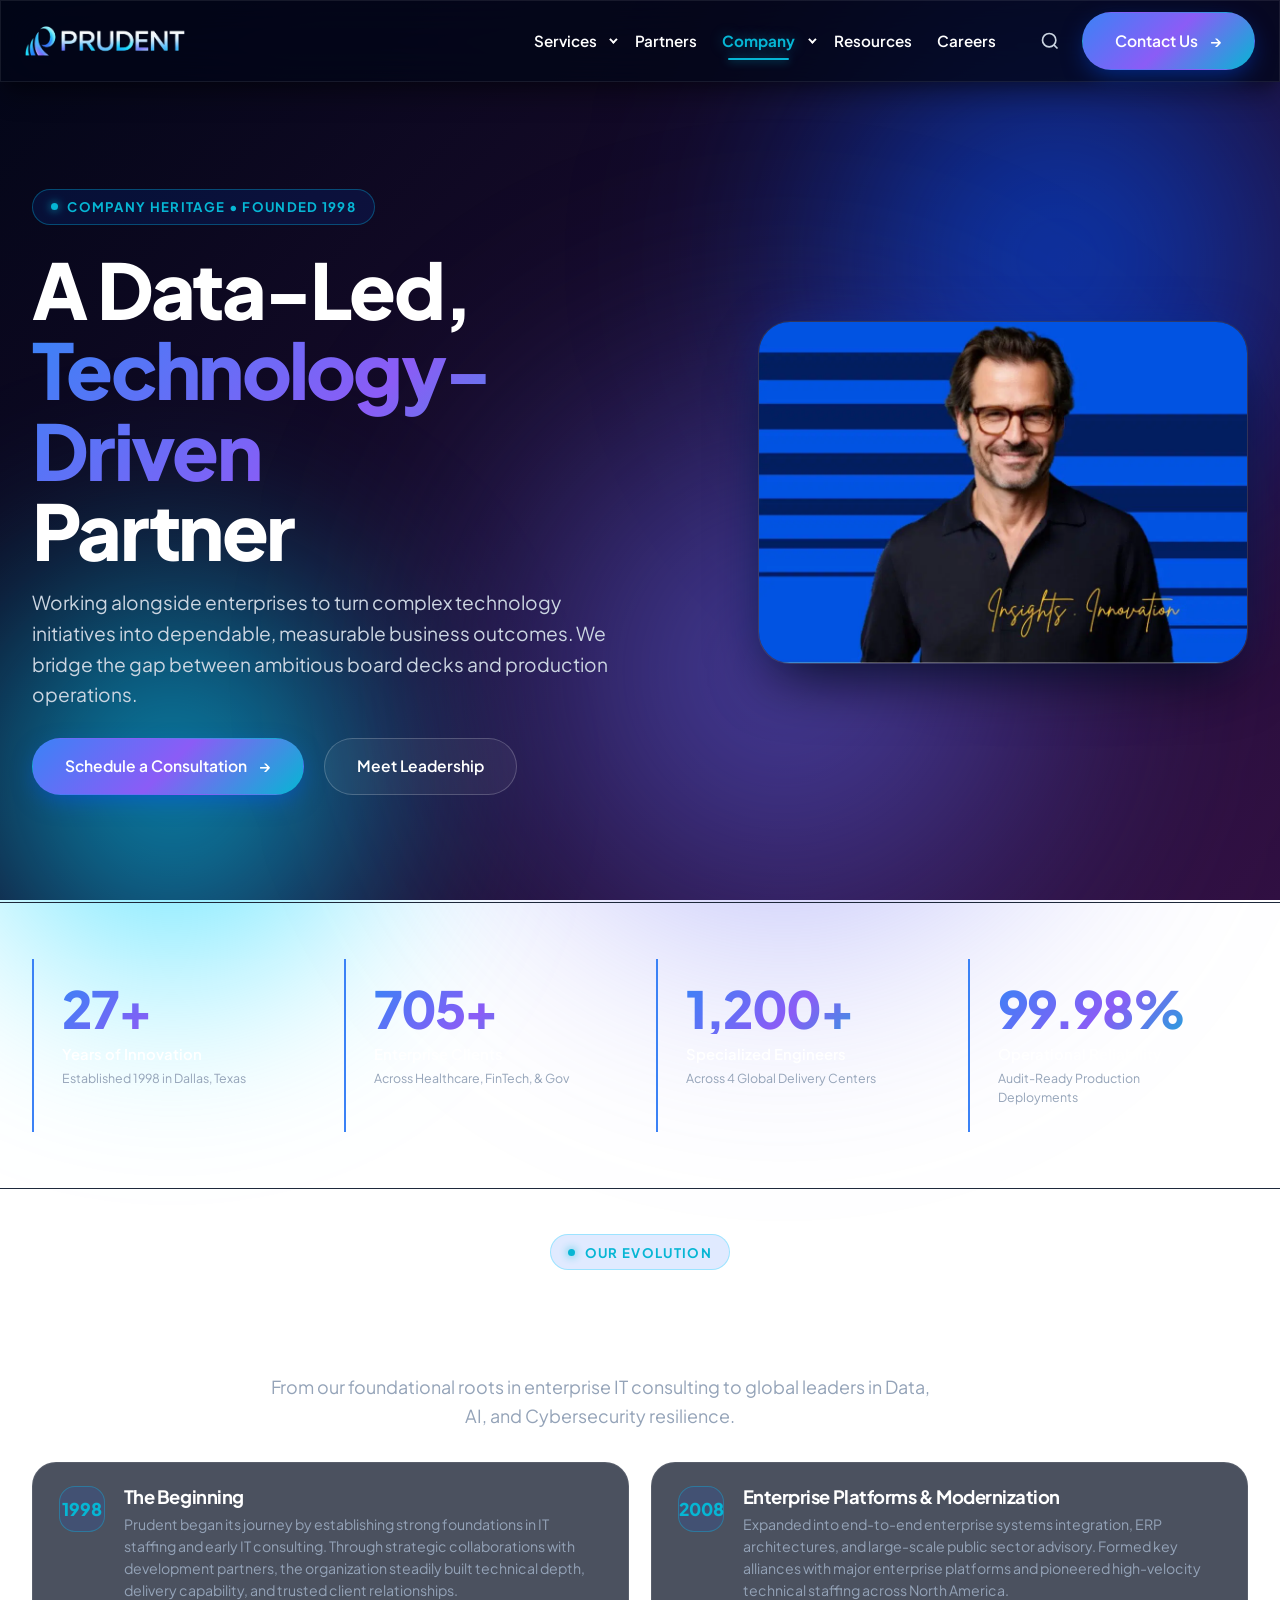
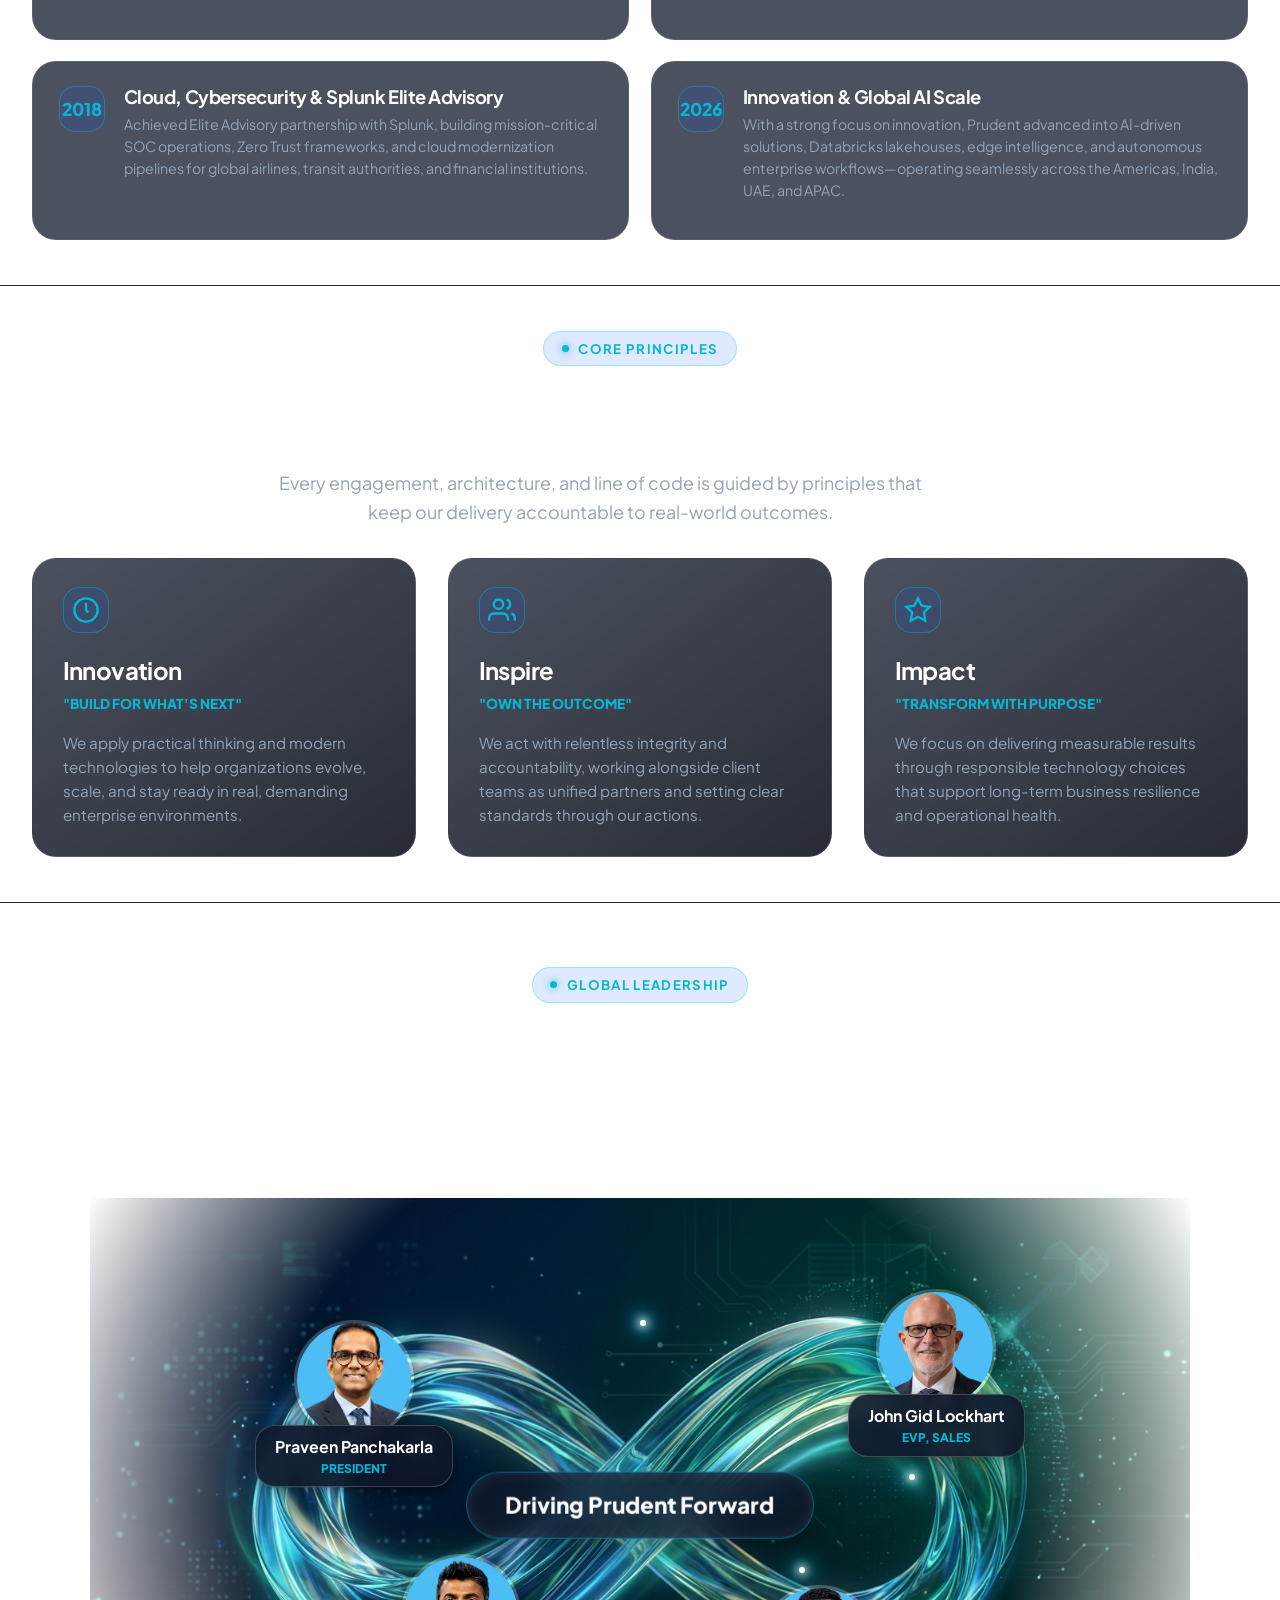
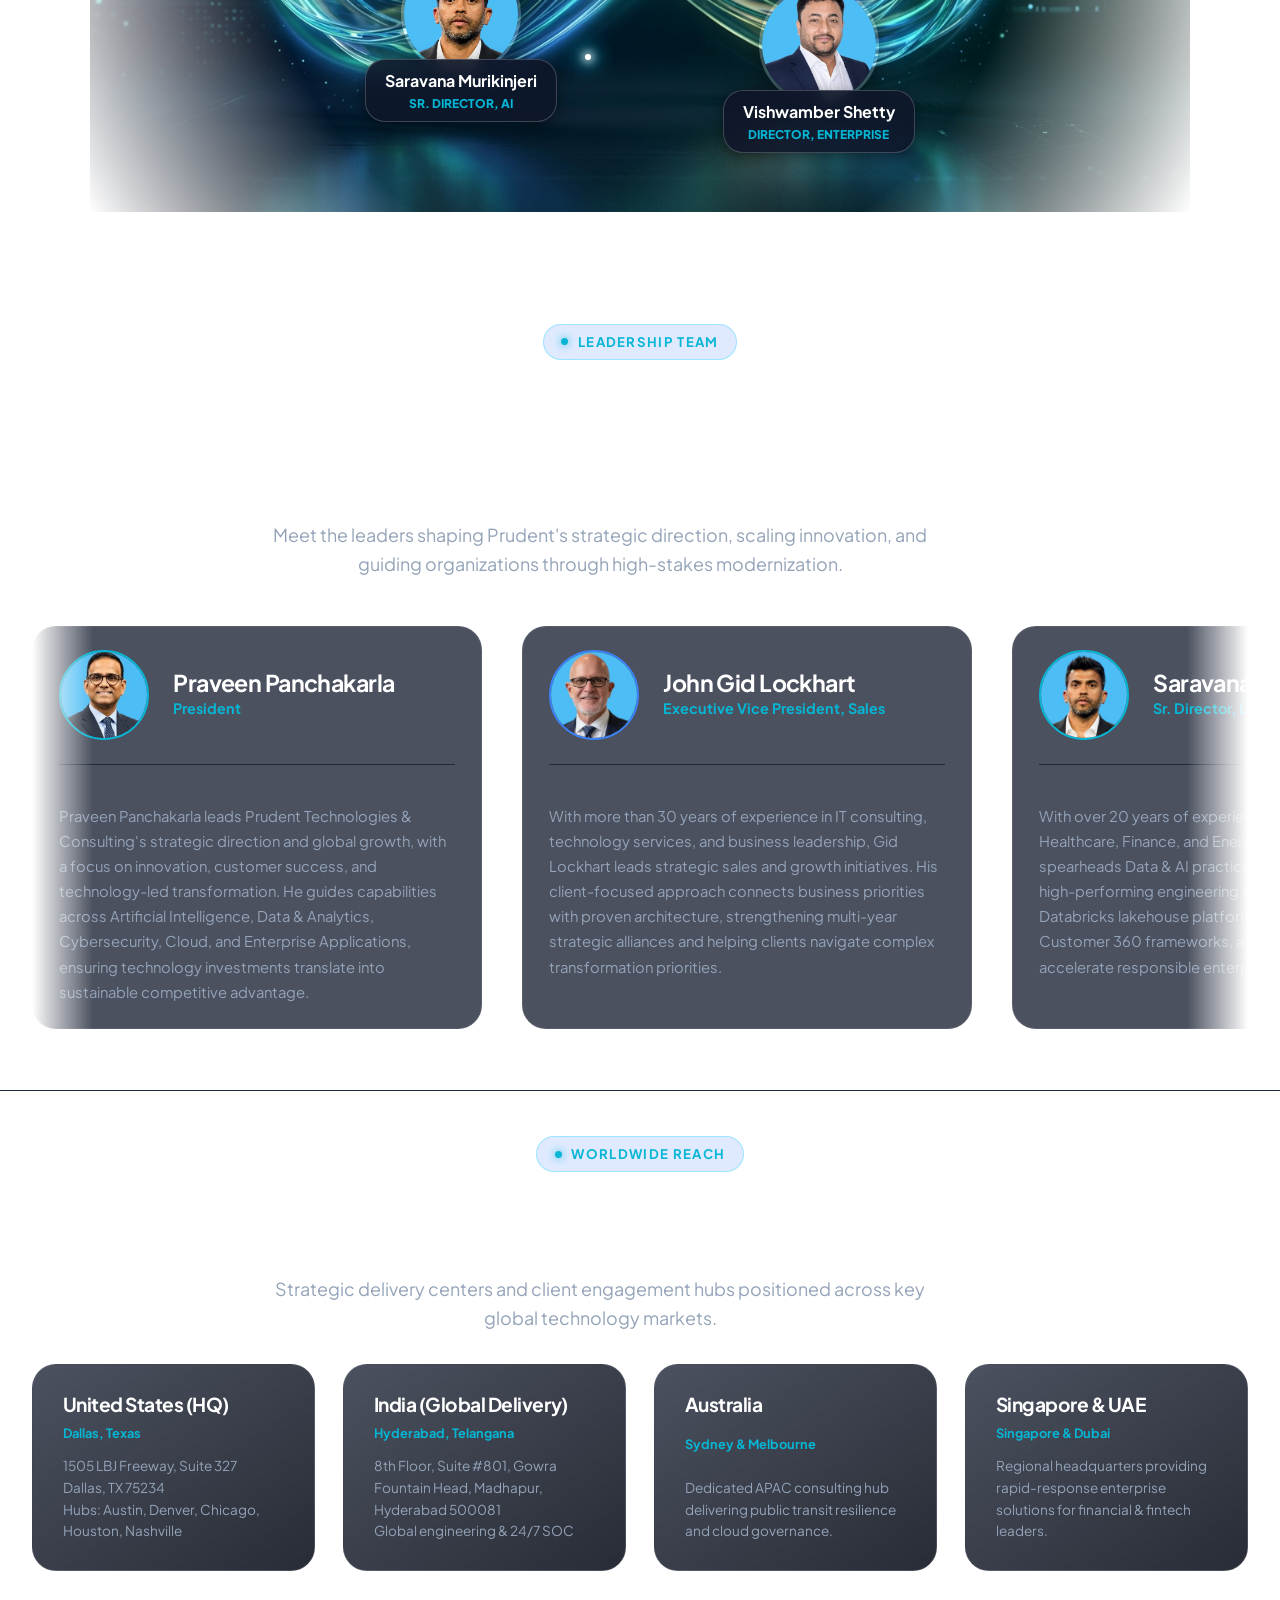
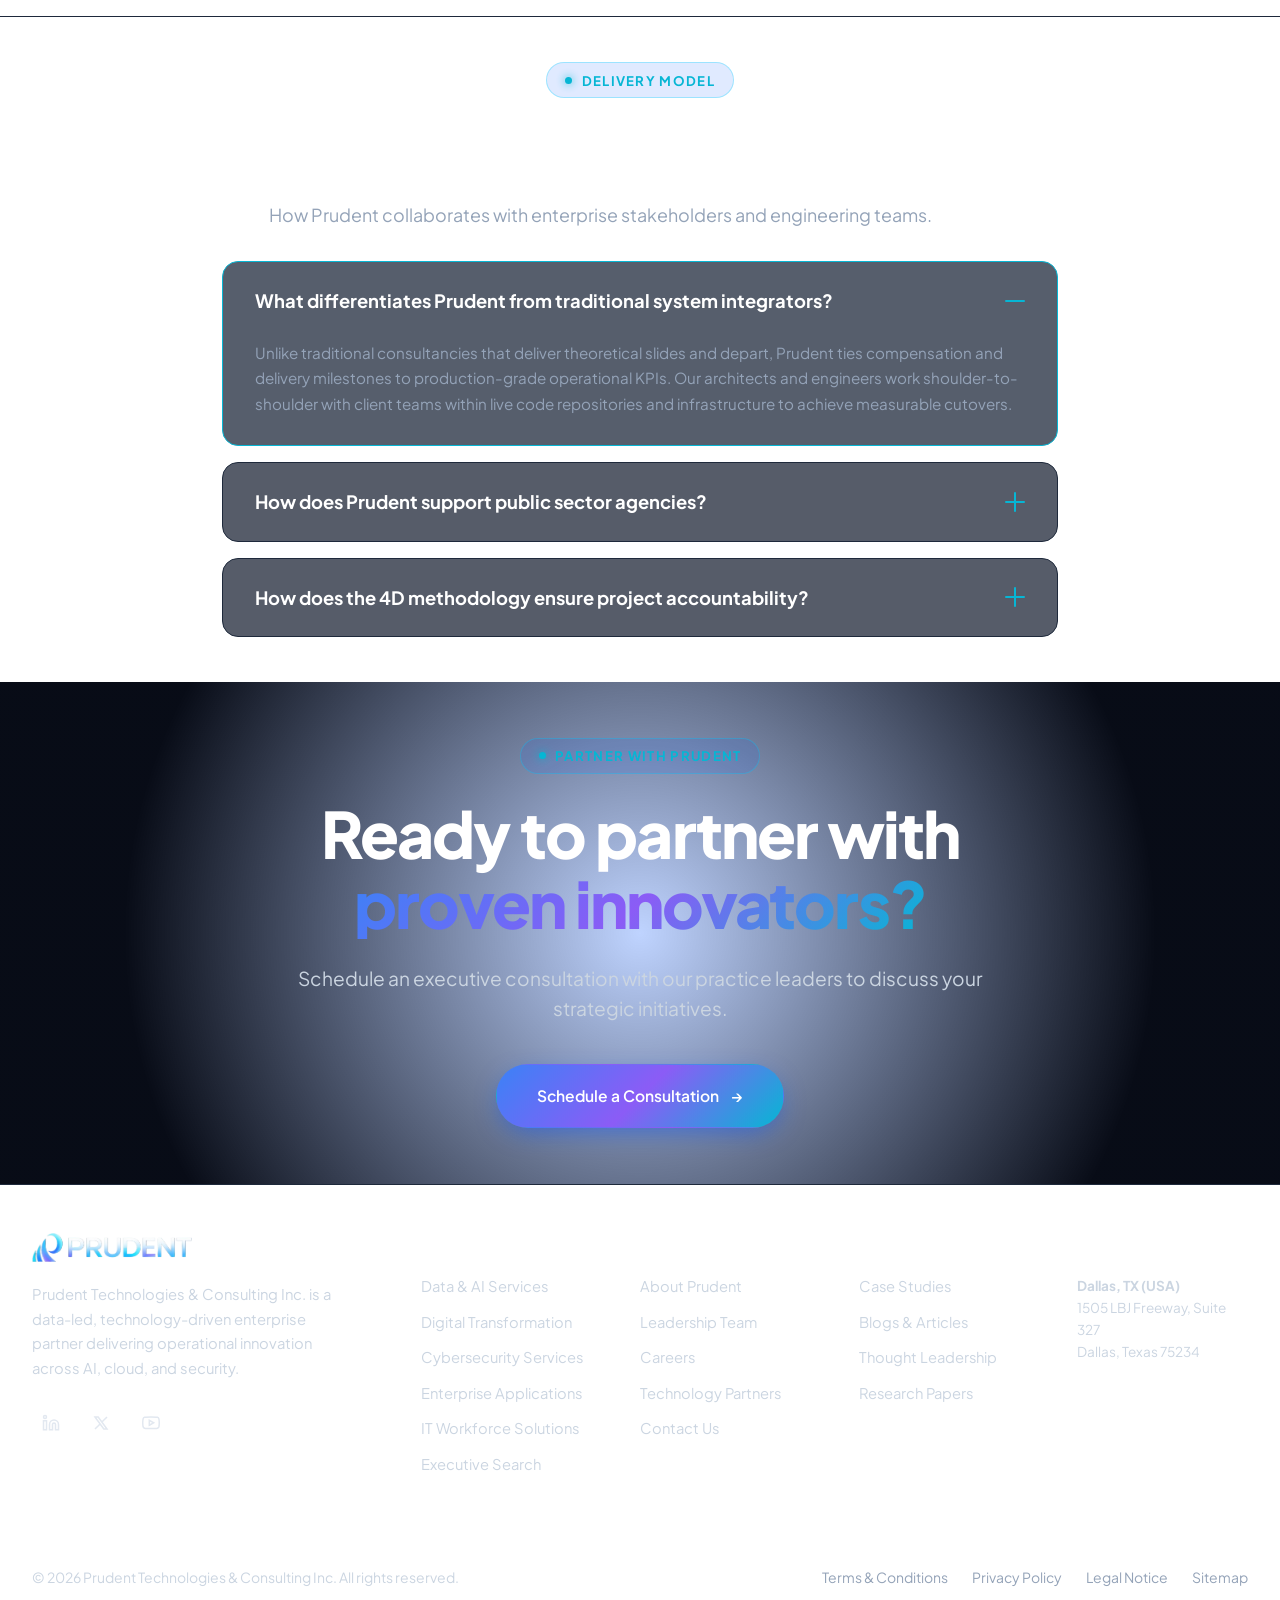
==== commit 323cc7c9: "added some feautures" ====
--- a/about.html
+++ b/about.html
@@ -164,9 +164,7 @@
     <a href="#" class="search-modal-backdrop-close" aria-label="Close search"></a>
     <div class="search-modal-content">
       <a href="#" class="search-modal-close" aria-label="Close Search" title="Close Search">
-        <svg viewBox="0 0 24 24" aria-hidden="true" focusable="false">
-          <path d="M6 6L18 18M18 6L6 18"></path>
-        </svg>
+        <svg width="22" height="22" viewBox="0 0 24 24" fill="none" stroke="currentColor" stroke-width="2.5" stroke-linecap="round" stroke-linejoin="round" aria-hidden="true" focusable="false"><line x1="18" y1="6" x2="6" y2="18"></line><line x1="6" y1="6" x2="18" y2="18"></line></svg>
       </a>
       <div class="search-box-wrapper">
         <span class="search-icon-inside">
--- a/css/style.css
+++ b/css/style.css
@@ -202,7 +202,12 @@
   font-family: inherit;
   font-size: inherit;
 }
-
+.footer-email-text{
+  display: none;
+}
+.footer-address-text{
+  display: none;
+}
 .container {
   width: 100%;
   max-width: var(--container-max);
@@ -662,30 +667,25 @@
 .search-modal {
   position: fixed;
   inset: 0;
-  background: rgba(3, 7, 18, 0.95);
-  backdrop-filter: blur(25px);
-  -webkit-backdrop-filter: blur(25px);
-  z-index: 2000;
-  display: flex;
+  background: rgba(2, 6, 23, 0.82);
+  backdrop-filter: blur(20px);
+  -webkit-backdrop-filter: blur(20px);
+  z-index: 100005 !important;
+  display: flex;
+  align-items: flex-start;
   justify-content: center;
-  padding-top: 15vh;
+  padding: clamp(3rem, 10vh, 5.5rem) 1.25rem 2rem;
+  overflow-y: auto;
   opacity: 0;
   visibility: hidden;
   pointer-events: none;
-  transition: all 0.3s ease;
+  transition: opacity 0.25s ease, visibility 0.25s ease;
 }
 
 .search-modal:target {
   opacity: 1;
   visibility: visible;
   pointer-events: auto;
-}
-
-.search-modal-content {
-  width: 100%;
-  max-width: 720px;
-  padding: 0 1.5rem;
-  position: relative;
 }
 
 .search-modal-backdrop-close {
@@ -695,8 +695,27 @@
   cursor: default;
 }
 
+.search-modal-content {
+  width: 100%;
+  max-width: 680px;
+  position: relative;
+  z-index: 2;
+  background: rgba(11, 18, 35, 0.96);
+  border: 1px solid rgba(6, 182, 212, 0.4);
+  box-shadow: 0 25px 60px -10px rgba(0, 0, 0, 0.85), 0 0 35px rgba(6, 182, 212, 0.25);
+  border-radius: 20px;
+  padding: 2.25rem;
+  transform: translateY(14px) scale(0.97);
+  transition: transform 0.25s cubic-bezier(0.16, 1, 0.3, 1);
+}
+
+.search-modal:target .search-modal-content {
+  transform: translateY(0) scale(1);
+}
+
 .search-box-wrapper {
   position: relative;
+  margin-top: 1.5rem;
   margin-bottom: 2rem;
 }
 
@@ -705,8 +724,8 @@
   background: rgba(15, 23, 42, 0.8);
   border: 1px solid rgba(0, 212, 255, 0.4);
   border-radius: var(--radius-md);
-  padding: 1.25rem 1.5rem 1.25rem 3.5rem;
-  font-size: 1.15rem;
+  padding: 1.1rem 1.25rem 1.1rem 3.5rem;
+  font-size: 1.1rem;
   color: #FFFFFF;
   outline: none;
   box-shadow: 0 0 25px -5px rgba(0, 82, 255, 0.3);
@@ -1830,56 +1849,47 @@
 }
 
 .search-modal-close {
-  position: fixed;
-  top: 1.75rem;
-  right: 2rem;
-  width: 50px;
-  height: 50px;
-  display: inline-flex;
+  position: absolute;
+  top: 1.25rem;
+  right: 1.25rem;
+  width: 36px;
+  height: 36px;
+  display: flex;
   align-items: center;
   justify-content: center;
   color: #FFFFFF;
-  background: rgba(15, 23, 42, 0.96);
-  border: 2px solid #00D2FF;
+  background: rgba(255, 255, 255, 0.08);
+  border: 1px solid rgba(255, 255, 255, 0.15);
   border-radius: 50%;
   text-decoration: none;
-  box-shadow: 0 0 25px rgba(0, 210, 255, 0.55), 0 6px 20px rgba(0, 0, 0, 0.6);
-  transition: transform .2s ease, color .2s ease, background .2s ease, border-color .2s ease, box-shadow .2s ease;
-  z-index: 2010;
   cursor: pointer;
+  z-index: 5;
+  transition: all 0.2s ease;
 }
 
 .search-modal-close svg {
-  width: 22px;
-  height: 22px;
+  width: 18px;
+  height: 18px;
   display: block;
 }
 
-.search-modal-close svg path {
+.search-modal-close svg path,
+.search-modal-close svg line {
   fill: none;
-  stroke: #00D2FF;
+  stroke: currentColor;
   stroke-width: 2.5;
   stroke-linecap: round;
-  transition: stroke .2s ease;
+  transition: stroke 0.2s ease;
 }
 
 .search-modal-close:hover,
 .search-modal-close:focus-visible {
-  color: #030712;
-  background: #00D2FF;
-  border-color: #00D2FF;
-  transform: rotate(90deg) scale(1.08);
-  box-shadow: 0 0 35px rgba(0, 210, 255, 0.95);
+  background: rgba(6, 182, 212, 0.2);
+  border-color: var(--prudent-cyan, #06B6D4);
+  color: var(--prudent-cyan, #06B6D4);
+  transform: rotate(90deg);
+  box-shadow: 0 0 15px rgba(6, 182, 212, 0.4);
   outline: none;
-}
-
-.search-modal-close:hover svg path,
-.search-modal-close:focus-visible svg path {
-  stroke: #030712;
-}
-
-.search-modal-close:focus-visible {
-  box-shadow: 0 0 0 4px rgba(0, 210, 255, 0.4), 0 0 35px rgba(0, 210, 255, 0.95);
 }
 /* =========================================================
    MODERN CONSULTATION FORM
--- a/css/responsive.css
+++ b/css/responsive.css
@@ -1758,322 +1758,127 @@
     */
 @media (max-width: 768px) {
   .search-modal {
-    padding: 0;
-    align-items: flex-start;
-    overflow-y: auto;
-  }
-
-  .search-modal-content {
-    width: 100%;
-    max-width: none;
-    min-height: 100dvh;
-    padding: 92px 1rem 2rem;
-  }
-
-  .search-modal-close {
-    position: fixed;
-    top: 16px;
-    right: 16px;
-    width: 44px;
-    height: 44px;
-    border-radius: 50%;
-    background: rgba(15, 23, 42, 0.96);
-    border: 1px solid rgba(148, 163, 184, 0.38);
-    box-shadow: 0 8px 24px rgba(0, 0, 0, .3);
-  }
-
-  .search-modal-close svg {
-    width: 20px;
-    height: 20px;
-  }
-
-  .search-box-wrapper {
-    margin-bottom: 1.5rem;
-  }
-
-  .search-input {
-    min-height: 54px;
-    font-size: 1rem;
-    padding: 1rem 1rem 1rem 3rem;
-  }
-
-  .search-pills {
-    gap: .55rem;
-  }
-
-  .search-pill {
-    max-width: 100%;
-    white-space: normal;
-    line-height: 1.3;
-  }
-}
-
-@media (max-width: 480px) {
-  .search-modal-content {
-    padding: 82px .85rem 1.5rem;
-  }
-
-  .search-modal-close {
-    top: 12px;
-    right: 12px;
-    width: 42px;
-    height: 42px;
-  }
-}
-
-@media (max-width: 1440px) {
-
-  .search-modal {
     position: fixed;
     inset: 0;
     width: 100%;
     height: 100dvh;
-    z-index: 99999;
+    z-index: 100005 !important;
+    padding: clamp(2rem, 6vh, 4rem) 1rem 1.5rem !important;
+    align-items: flex-start;
+    justify-content: center;
     overflow-y: auto;
+  }
+
+  .search-modal-content {
+    width: 100%;
+    max-width: 100%;
+    position: relative;
+    padding: 1.5rem 1.15rem !important;
+    border-radius: 16px !important;
     box-sizing: border-box;
-    padding: 20px;
-  }
-
-  .search-modal-content {
-    position: relative;
-    width: 100%;
-    max-width: 900px;
-    margin: 0 auto;
-    box-sizing: border-box;
-    padding: 70px 20px 30px;
   }
 
   .search-modal-close {
-    position: fixed !important;
-    top: 1.5rem !important;
-    right: 1.75rem !important;
-    width: 48px !important;
-    height: 48px !important;
+    position: absolute !important;
+    top: 1rem !important;
+    right: 1rem !important;
+    width: 32px !important;
+    height: 32px !important;
+    border-radius: 50% !important;
     display: flex !important;
     align-items: center !important;
     justify-content: center !important;
-    border: 2px solid #00D2FF !important;
-    border-radius: 50% !important;
-    background: rgba(15, 23, 42, 0.96) !important;
+    background: rgba(255, 255, 255, 0.08) !important;
+    border: 1px solid rgba(255, 255, 255, 0.15) !important;
     color: #FFFFFF !important;
-    box-shadow: 0 0 25px rgba(0, 210, 255, 0.55), 0 4px 16px rgba(0, 0, 0, 0.6) !important;
-    text-decoration: none !important;
-    z-index: 100000 !important;
-    cursor: pointer !important;
-    transition: transform 0.2s ease, background-color 0.2s ease, border-color 0.2s ease, box-shadow 0.2s ease !important;
+    z-index: 5 !important;
   }
 
   .search-modal-close svg {
-    width: 22px !important;
-    height: 22px !important;
+    width: 16px !important;
+    height: 16px !important;
     display: block !important;
     fill: none !important;
-    stroke: #00D2FF !important;
+    stroke: currentColor !important;
     stroke-width: 2.5 !important;
     stroke-linecap: round !important;
     stroke-linejoin: round !important;
-    transition: stroke 0.2s ease !important;
   }
 
   .search-modal-close:hover,
   .search-modal-close:focus-visible {
-    background: #00D2FF !important;
-    border-color: #00D2FF !important;
-    color: #030712 !important;
-    transform: rotate(90deg) scale(1.08) !important;
-    box-shadow: 0 0 35px rgba(0, 210, 255, 0.95) !important;
-  }
-
-  .search-modal-close:hover svg,
-  .search-modal-close:focus-visible svg {
-    stroke: #030712 !important;
-  }
-
-  .search-modal-close:active {
-    transform: scale(0.94);
-  }
-
-  .search-modal-close:focus-visible {
-    outline: 3px solid rgba(0, 210, 255, 0.4);
-    outline-offset: 3px;
-  }
-
-  /* SEARCH FIELD */
+    background: rgba(6, 182, 212, 0.2) !important;
+    border-color: var(--prudent-cyan, #06B6D4) !important;
+    color: var(--prudent-cyan, #06B6D4) !important;
+    box-shadow: 0 0 12px rgba(6, 182, 212, 0.35) !important;
+  }
+
   .search-box-wrapper {
+    margin-top: 1.25rem !important;
+    margin-bottom: 1.25rem !important;
     width: 100%;
     box-sizing: border-box;
   }
 
   .search-input {
+    min-height: 46px;
+    font-size: 0.92rem;
+    padding: 0.75rem 0.85rem 0.75rem 2.6rem;
     width: 100%;
-    min-width: 0;
     box-sizing: border-box;
   }
 
-  /* SEARCH PILLS */
+  .search-icon-inside {
+    left: 0.85rem;
+  }
+
+  .search-icon-inside svg {
+    width: 18px;
+    height: 18px;
+  }
+
   .search-pills {
     display: flex;
     flex-wrap: wrap;
-    gap: 8px;
+    gap: 0.5rem;
+    margin-bottom: 1.25rem;
     width: 100%;
     box-sizing: border-box;
   }
 
   .search-pill {
+    font-size: 0.8rem;
+    padding: 0.38rem 0.75rem;
     max-width: 100%;
     box-sizing: border-box;
     overflow-wrap: anywhere;
   }
 }
 
-
-/* =========================================================
-   MOBILE SEARCH MODAL - FIXED CLOSE BUTTON
-   ========================================================= */
-
-@media (max-width: 1100px) {
-
+@media (max-width: 480px) {
   .search-modal {
-    position: fixed;
-    inset: 0;
-    width: 100%;
-    height: 100dvh;
-    z-index: 99999;
-    overflow-y: auto;
-    box-sizing: border-box;
-    padding: 20px;
+    padding: 1.5rem 0.75rem 1.25rem !important;
   }
 
   .search-modal-content {
-    position: relative;
-    width: 100%;
-    max-width: 900px;
-    margin: 0 auto;
-    box-sizing: border-box;
-    padding: 70px 20px 30px;
+    padding: 1.25rem 0.95rem !important;
+    border-radius: 14px !important;
   }
 
   .search-modal-close {
-    position: fixed !important;
-    top: 1.5rem !important;
-    right: 1.75rem !important;
-    width: 48px !important;
-    height: 48px !important;
-    display: flex !important;
-    align-items: center !important;
-    justify-content: center !important;
-    border: 2px solid #00D2FF !important;
-    border-radius: 50% !important;
-    background: rgba(15, 23, 42, 0.96) !important;
-    color: #FFFFFF !important;
-    box-shadow: 0 0 25px rgba(0, 210, 255, 0.55), 0 4px 16px rgba(0, 0, 0, 0.6) !important;
-    text-decoration: none !important;
-    z-index: 100000 !important;
-    cursor: pointer !important;
-    transition: transform 0.2s ease, background-color 0.2s ease, border-color 0.2s ease, box-shadow 0.2s ease !important;
+    top: 0.85rem !important;
+    right: 0.85rem !important;
+    width: 30px !important;
+    height: 30px !important;
   }
 
   .search-modal-close svg {
-    width: 22px !important;
-    height: 22px !important;
-    display: block !important;
-    fill: none !important;
-    stroke: #00D2FF !important;
-    stroke-width: 2.5 !important;
-    stroke-linecap: round !important;
-    stroke-linejoin: round !important;
-    transition: stroke 0.2s ease !important;
-  }
-
-  .search-modal-close:hover,
-  .search-modal-close:focus-visible {
-    background: #00D2FF !important;
-    border-color: #00D2FF !important;
-    color: #030712 !important;
-    transform: rotate(90deg) scale(1.08) !important;
-    box-shadow: 0 0 35px rgba(0, 210, 255, 0.95) !important;
-  }
-
-  .search-modal-close:hover svg,
-  .search-modal-close:focus-visible svg {
-    stroke: #030712 !important;
-  }
-
-  .search-modal-close:active {
-    transform: scale(0.94);
-  }
-
-  .search-modal-close:focus-visible {
-    outline: 3px solid rgba(0, 210, 255, 0.4);
-    outline-offset: 3px;
-  }
-
-  /* SEARCH FIELD */
-  .search-box-wrapper {
-    width: 100%;
-    box-sizing: border-box;
-  }
-
-  .search-input {
-    width: 100%;
-    min-width: 0;
-    box-sizing: border-box;
-  }
-
-  /* SEARCH PILLS */
-  .search-pills {
-    display: flex;
-    flex-wrap: wrap;
-    gap: 8px;
-    width: 100%;
-    box-sizing: border-box;
-  }
-
-  .search-pill {
-    max-width: 100%;
-    box-sizing: border-box;
-    overflow-wrap: anywhere;
-  }
-}
-
-
-/* =========================================================
-   SMALL PHONES
-   ========================================================= */
-
-@media (max-width: 480px) {
-
-  .search-modal {
-    padding: 12px;
-  }
-
-  .search-modal-content {
-    padding: 65px 14px 25px;
-  }
-
-  .search-modal-close {
-    top: 12px !important;
-    right: 12px !important;
-
-    width: 40px !important;
-    height: 40px !important;
-  }
-
-  .search-modal-close svg {
-    width: 19px !important;
-    height: 19px !important;
-  }
-
-  .search-input {
-    height: 48px;
-    font-size: 14px;
-  }
-
-  .search-pill {
-    font-size: 12px;
-    padding: 8px 10px;
-  }
-
+    width: 15px !important;
+    height: 15px !important;
+  }
+}
+
+@media (max-width: 992px) {
   .thanks-modal-overlay,
   .contact-modal-overlay {
     padding: 0.75rem !important;
